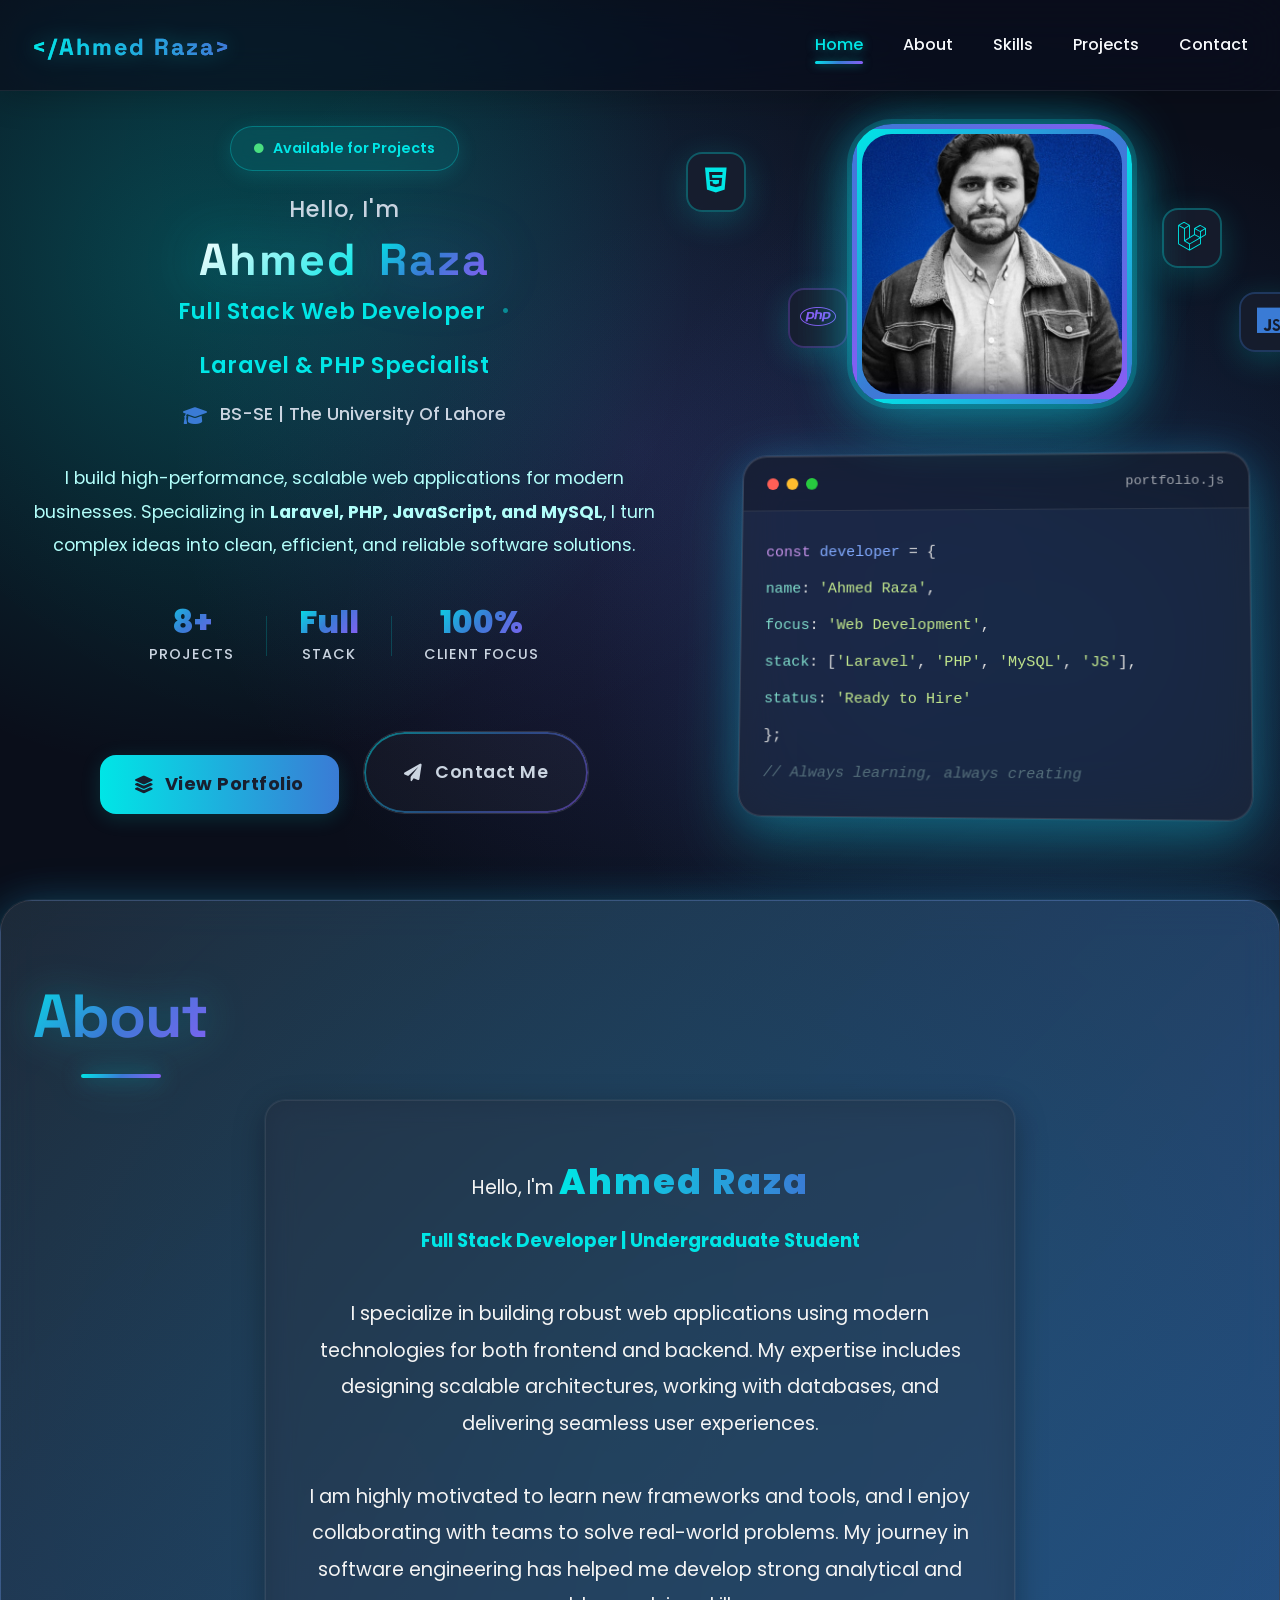
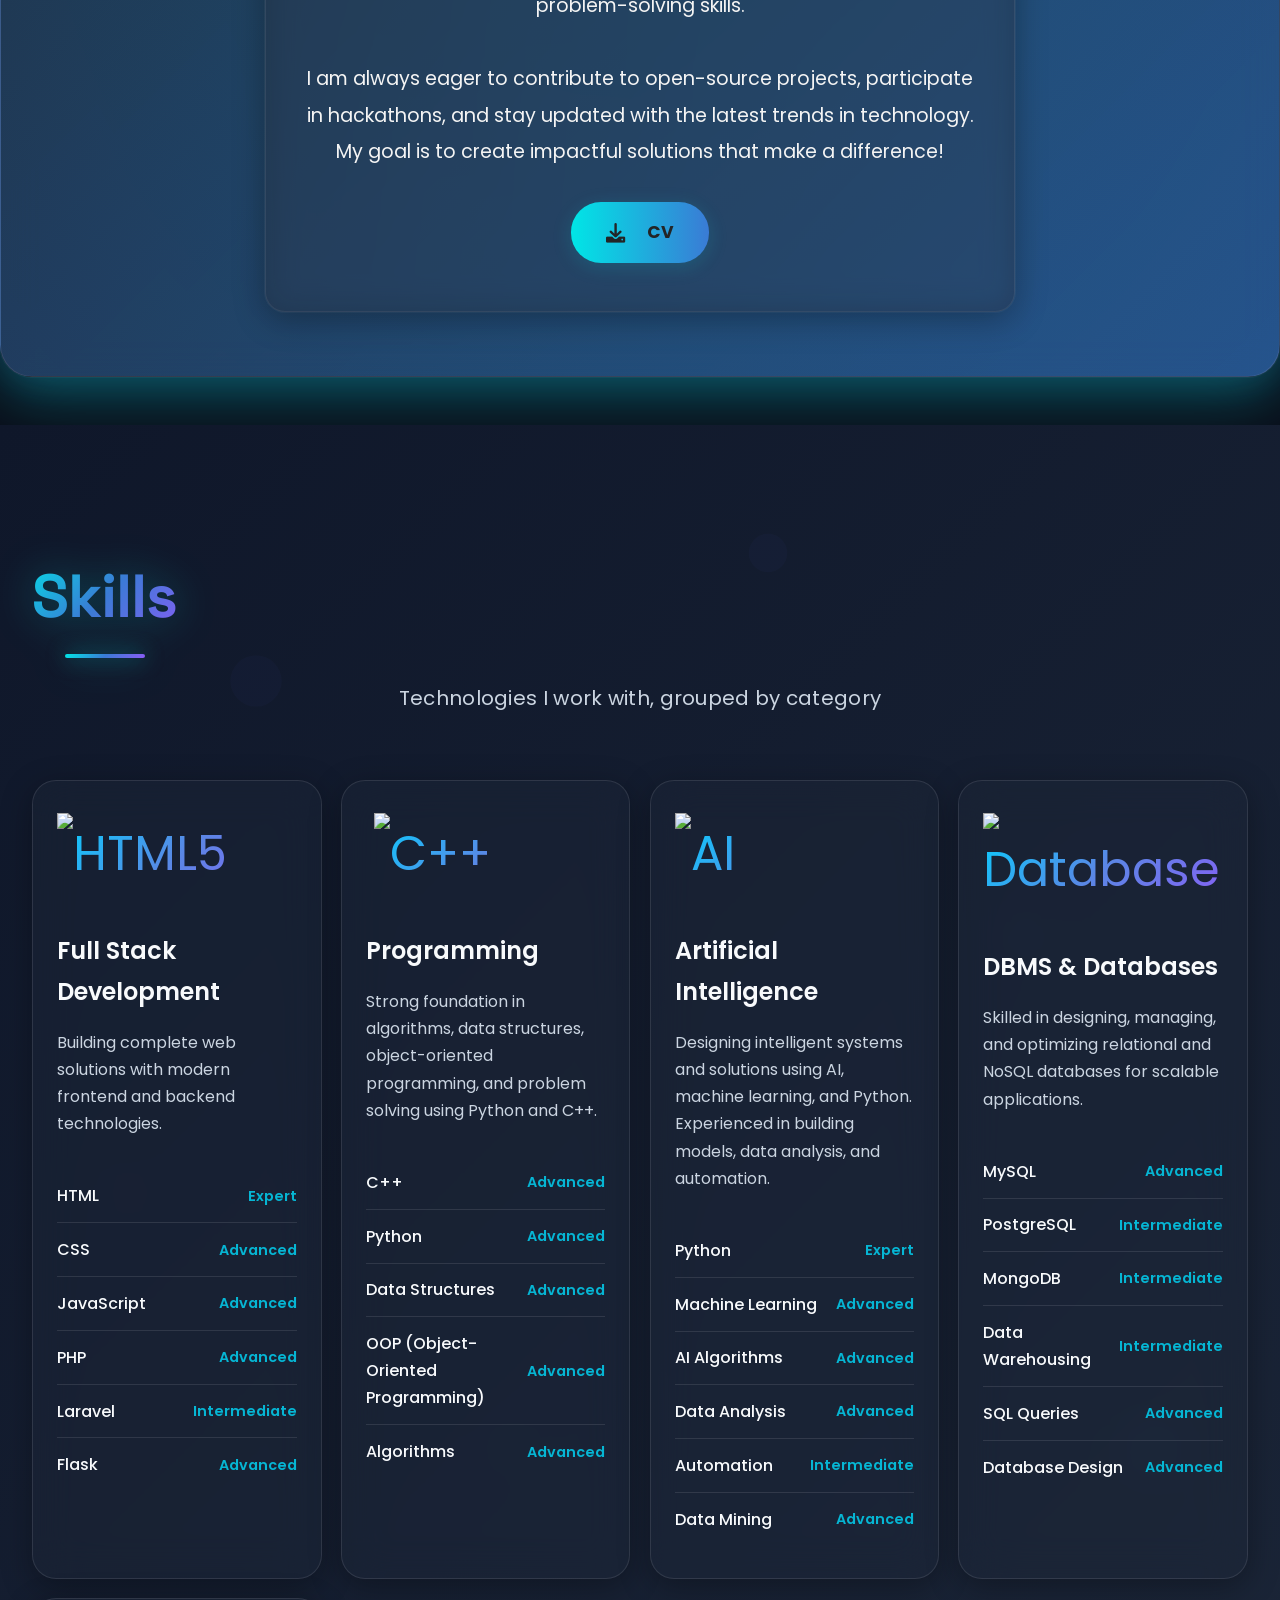
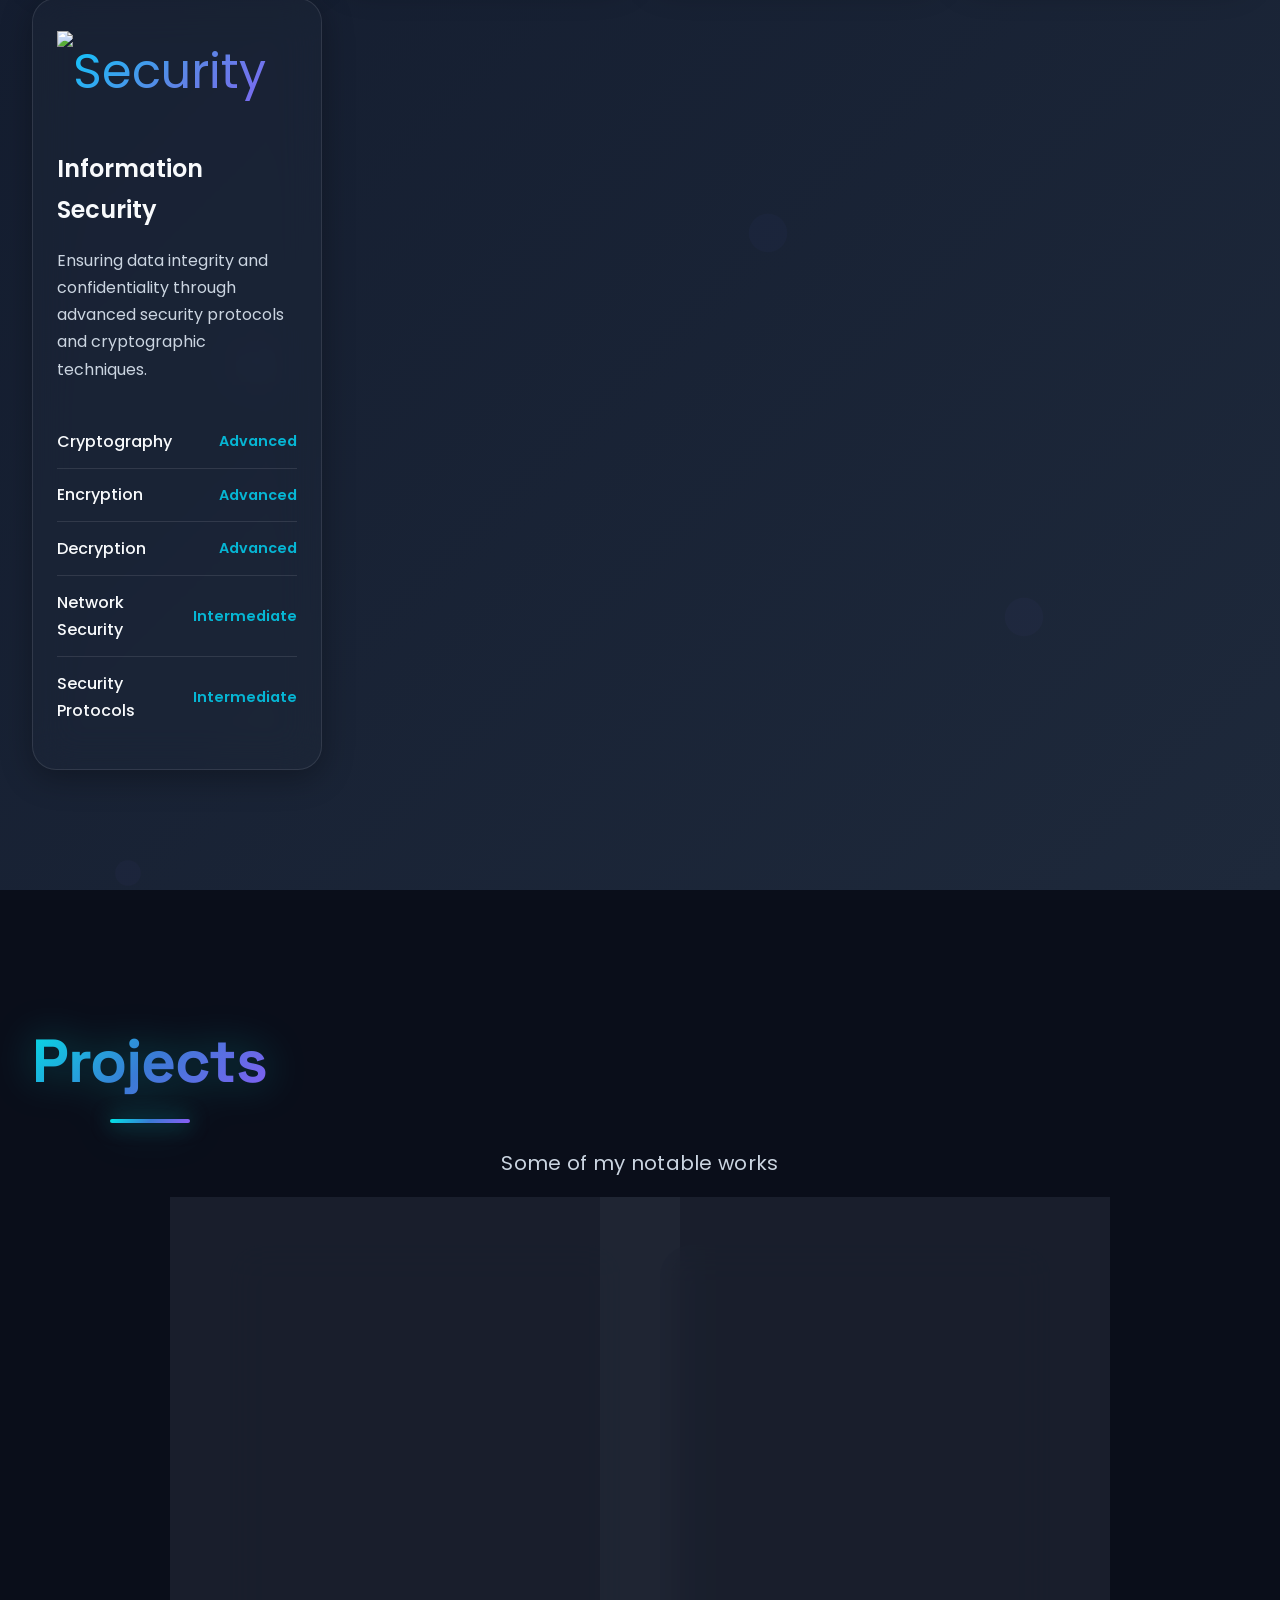
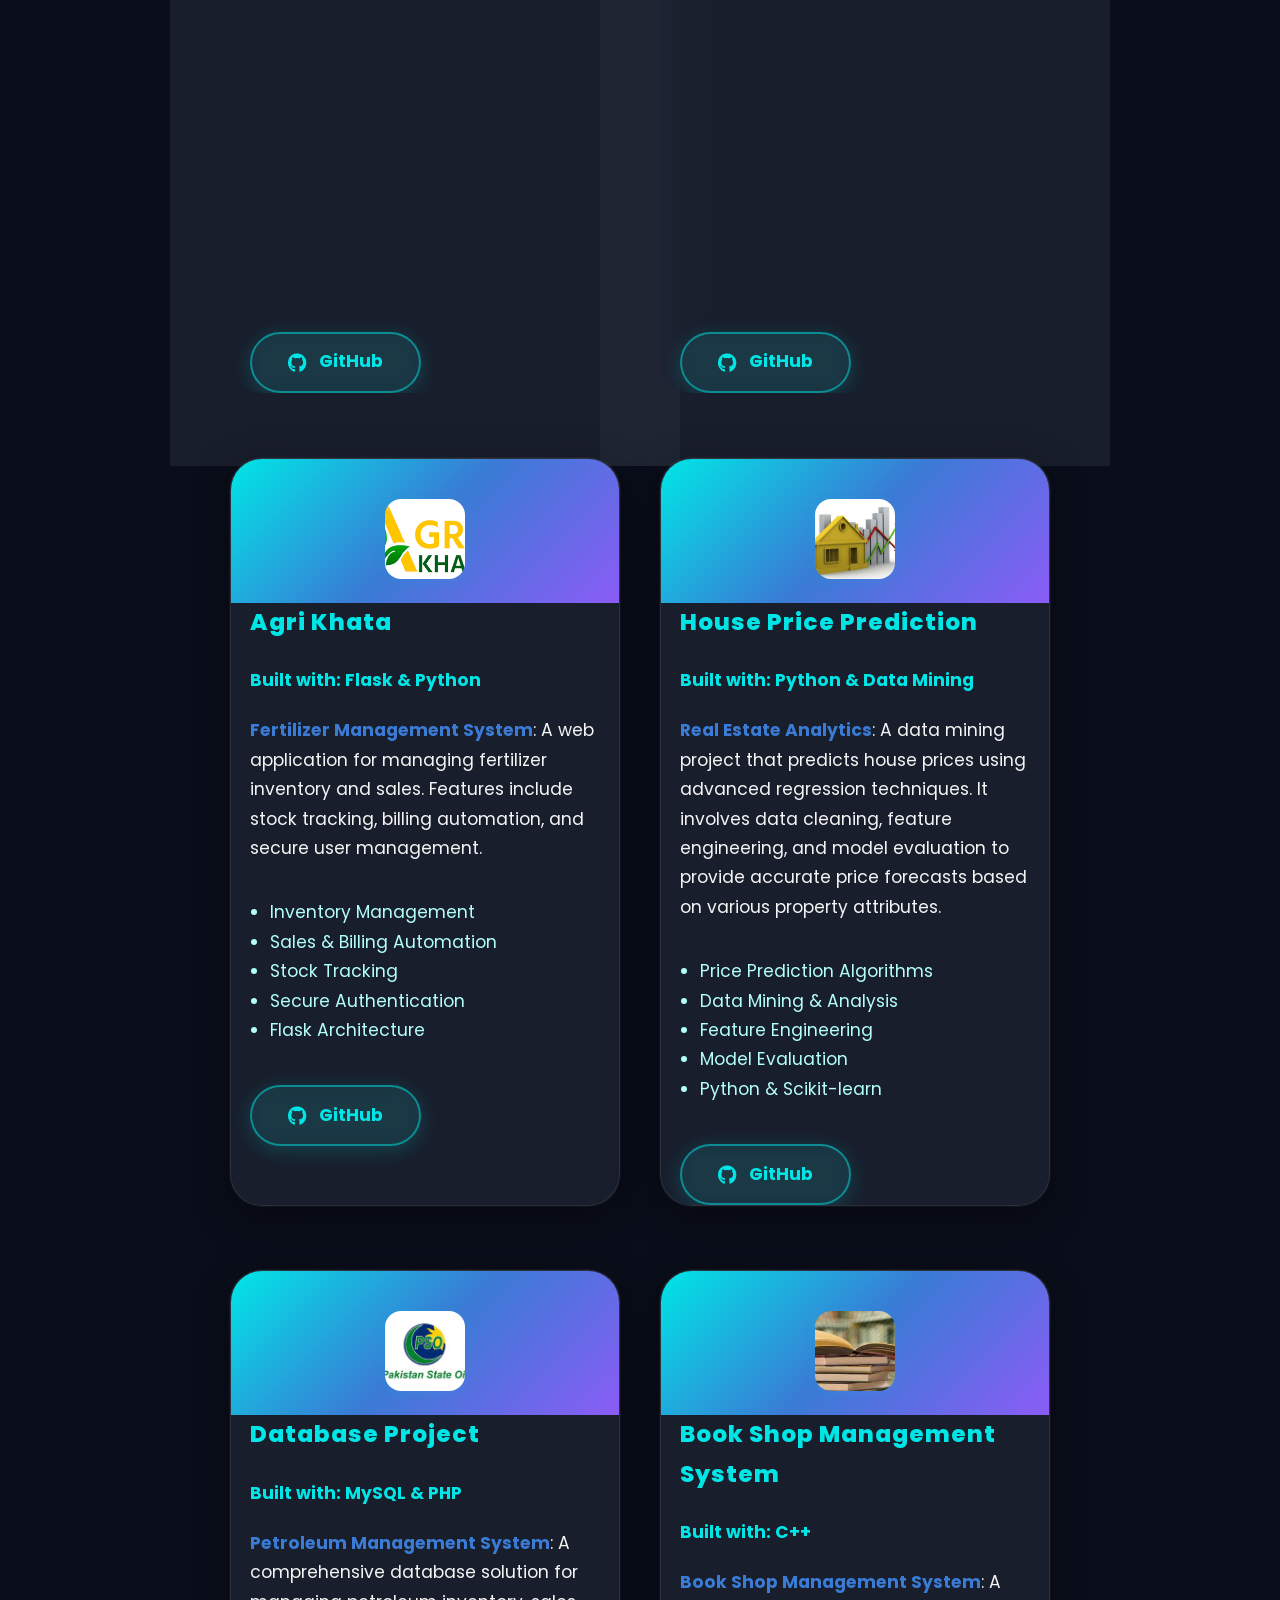
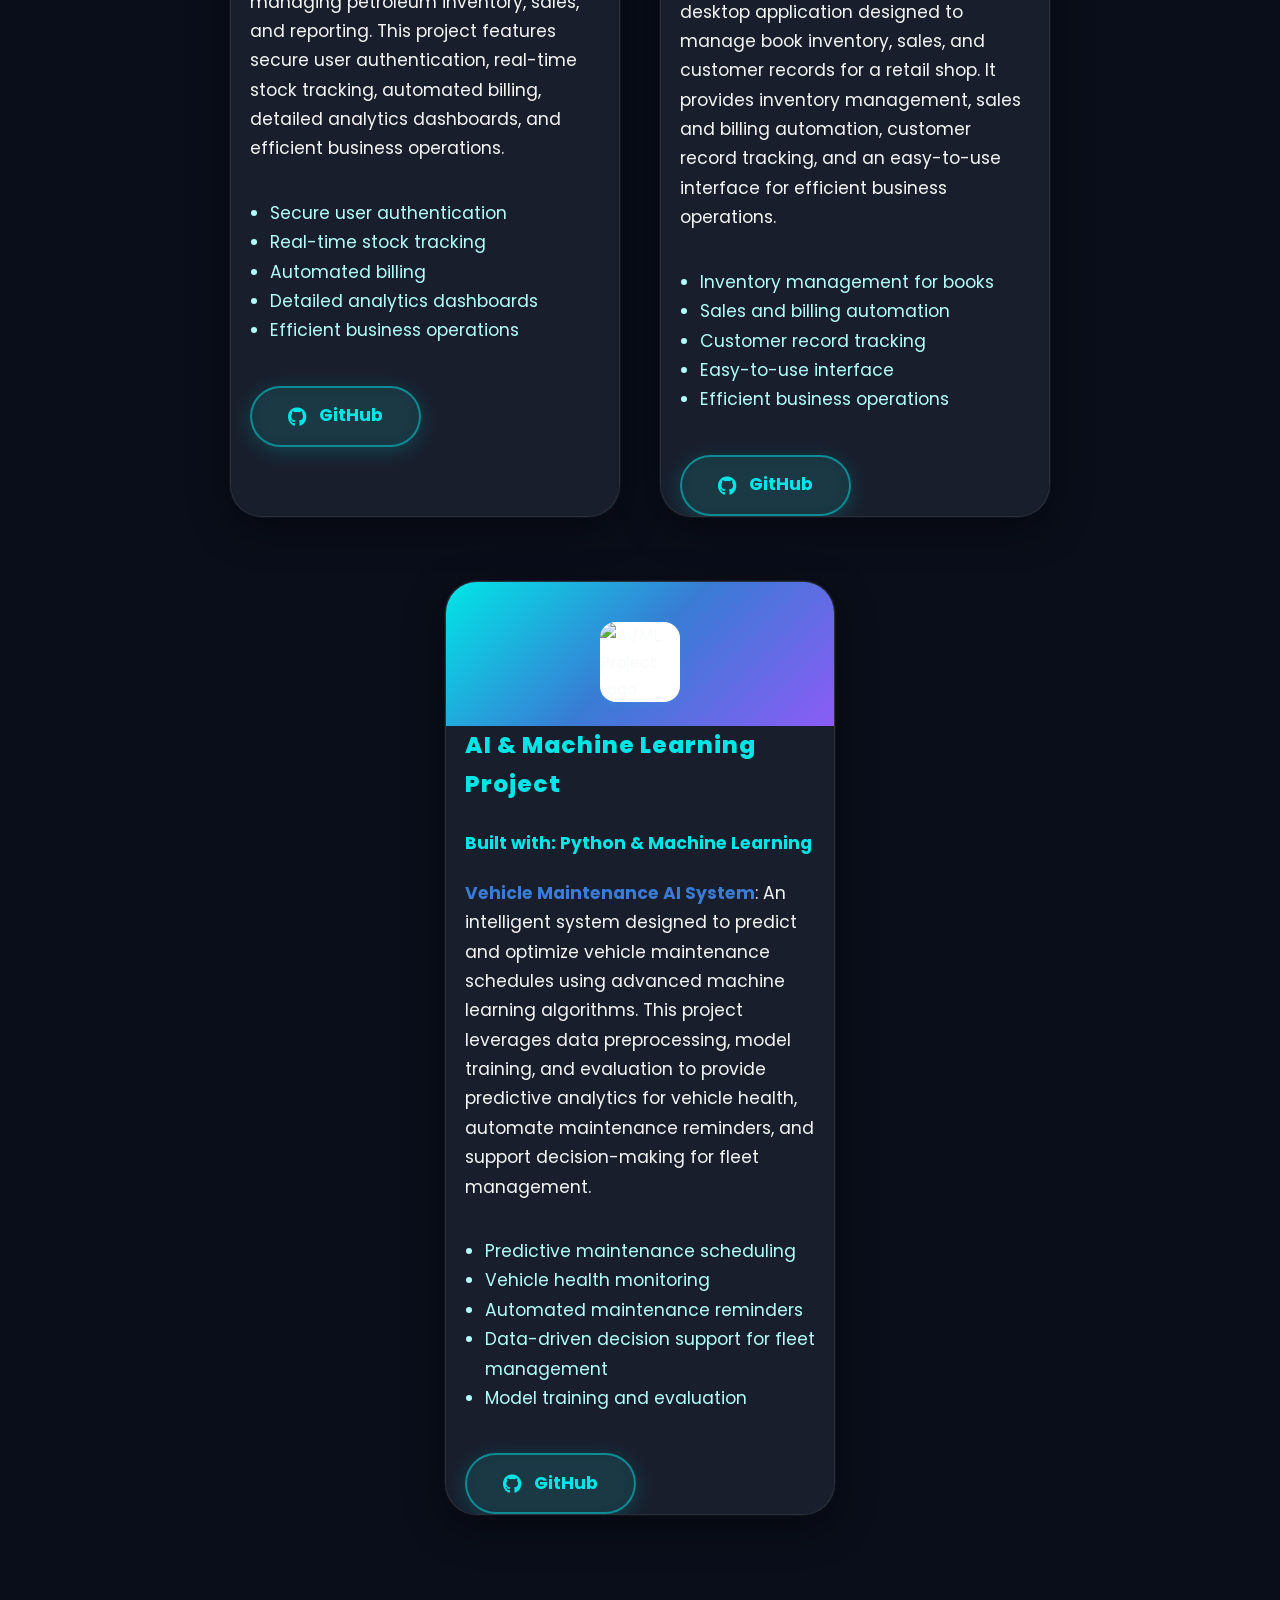
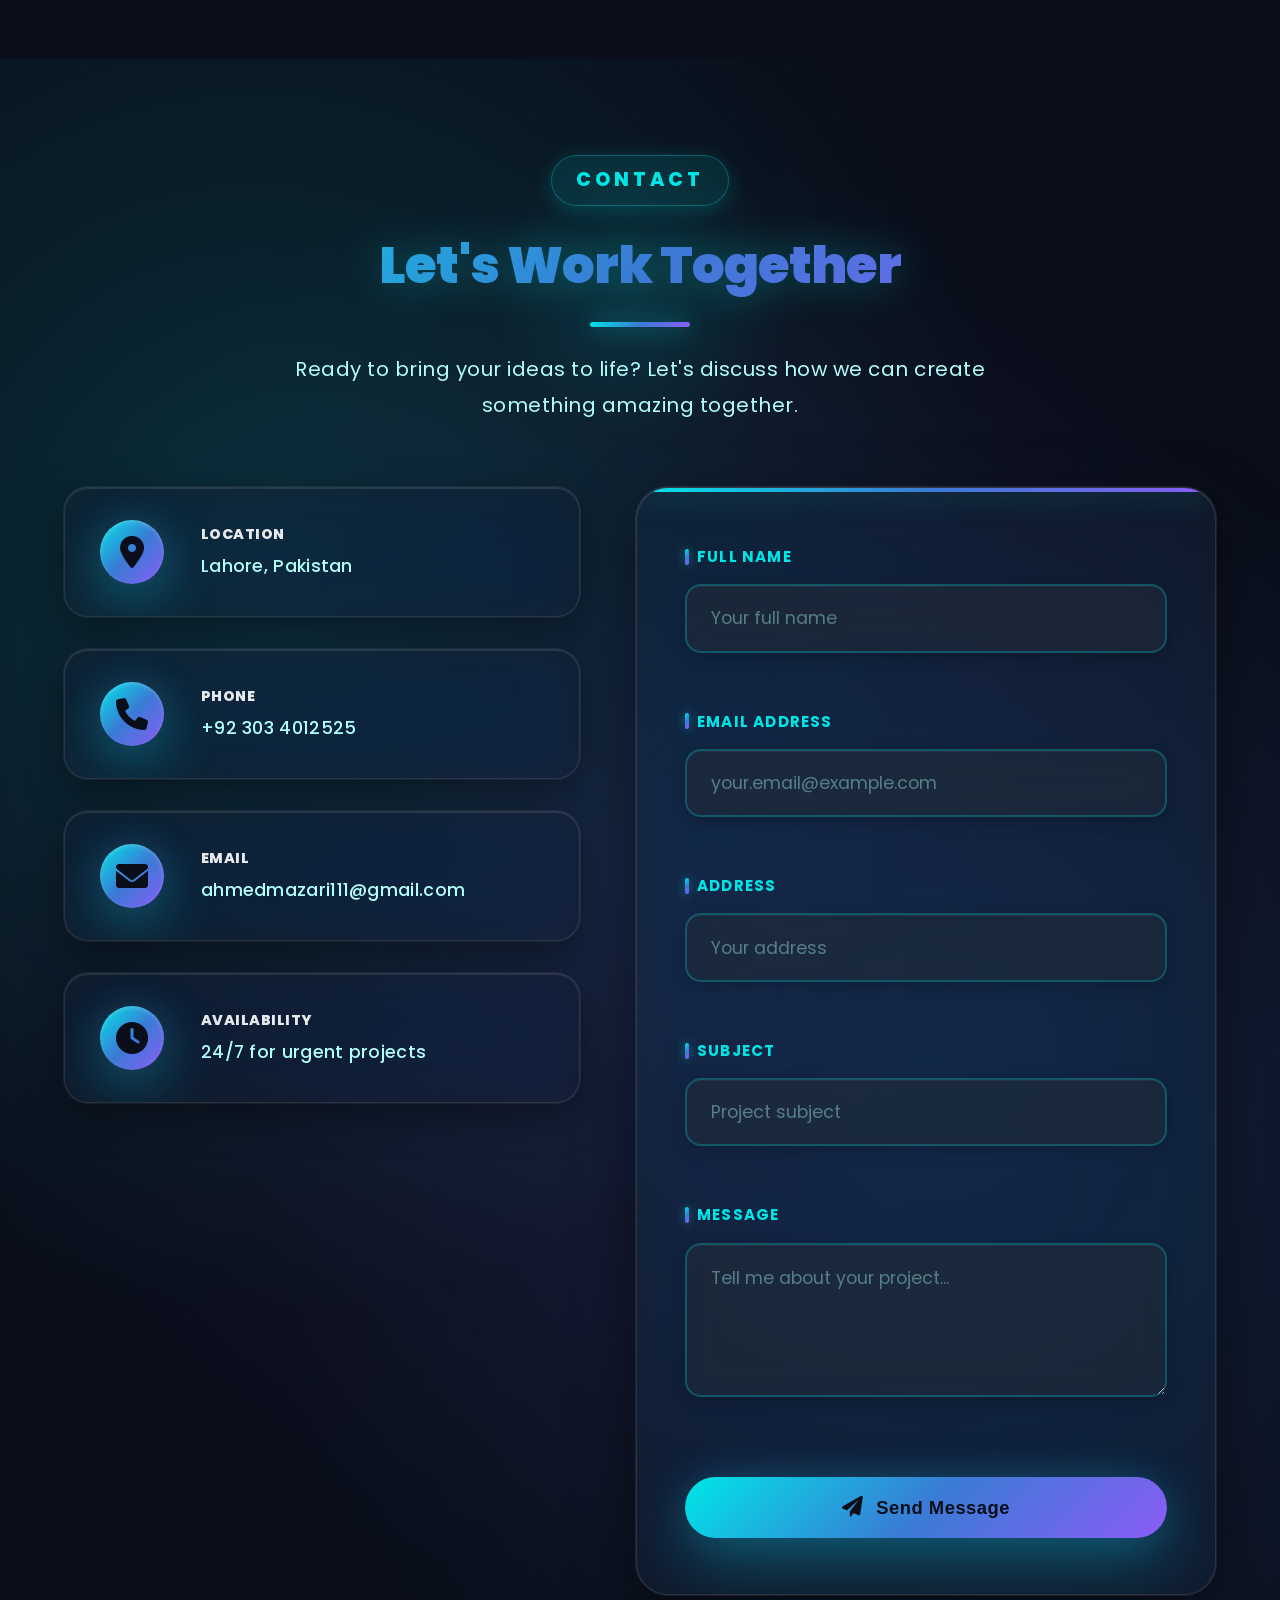
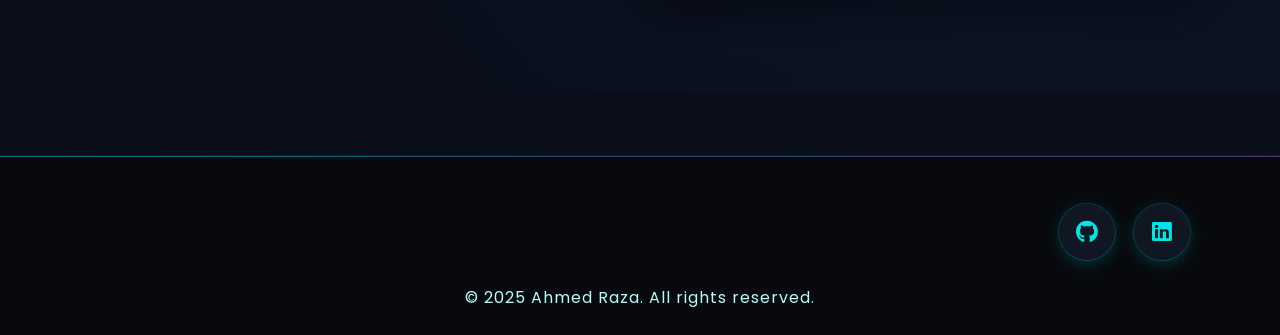
==== index1.html @ 2445e299 "Initial portfolio commit" ====
<!DOCTYPE html>
<html lang="en">

<head>
    <meta charset="UTF-8">
    <meta name="viewport" content="width=device-width, initial-scale=1.0">
    <title> Ahmed Raza | Portfolio</title>
    <link
        href="https://fonts.googleapis.com/css2?family=Poppins:wght@300;400;500;600;700;800&family=Space+Grotesk:wght@300;400;500;600;700&display=swap"
        rel="stylesheet">
    <link rel="stylesheet" href="https://cdnjs.cloudflare.com/ajax/libs/font-awesome/6.0.0/css/all.min.css">
    <link rel="stylesheet" href="style1.css">
</head>

<body>
    <!-- ===== BACKGROUND ANIMATIONS ===== -->
    <div class="bg-animation"></div>
    <div class="bg-orbs">
        <div class="orb orb-1"></div>
        <div class="orb orb-2"></div>
        <div class="orb orb-3"></div>
    </div>
    <div class="stars"></div>

    <!-- ===== NAVIGATION ===== -->
    <nav class="navbar">
        <div class="nav-container">
            <a href="#home" class="logo"><span class="logo-tag">&lt;/Ahmed Raza&gt;</span></a>
            <ul class="nav-menu">
                <li><a href="#home">Home</a></li>
                <li><a href="#about">About </a></li>
                <li><a href="#skills">Skills</a></li>
                <li><a href="#projects">Projects</a></li>
                <li><a href="#contact">Contact</a></li>
            </ul>
            <button class="mobile-toggle">
                <i class="fas fa-bars"></i>
            </button>
        </div>
    </nav>

    <!-- ===== HERO SECTION ===== -->
    <section id="home" class="hero">
        <div class="hero-container">
            <div class="hero-content">
                <div class="hero-badge">
                    <i class="fas fa-circle" style="font-size: 0.6rem; color: #4ade80;"></i>
                    <span>Available for Projects</span>
                </div>
                <div class="hero-greeting">Hello, I'm</div>
                <h1 class="hero-title">
                    <span class="hero-name-first">Ahmed</span>
                    <span class="hero-name-last">Raza</span>
                </h1>
                <div class="hero-role">
                    <span class="role-text">Full Stack Web Developer</span>
                    <span class="role-divider">•</span>
                    <span class="role-text">Laravel & PHP Specialist</span>
                </div>
                <div class="hero-education">
                    <i class="fas fa-graduation-cap"></i>
                    <span>BS-SE | The University Of Lahore</span>
                </div>
                <p class="hero-description">
                    I build high-performance, scalable web applications for modern businesses. Specializing in
                    <strong>Laravel, PHP, JavaScript, and MySQL</strong>, I turn complex ideas into clean, efficient,
                    and reliable software solutions.
                </p>
                <div class="hero-stats">
                    <div class="stat-item">
                        <div class="stat-number">8+</div>
                        <div class="stat-label">Projects</div>
                    </div>
                    <div class="stat-divider"></div>
                    <div class="stat-item">
                        <div class="stat-number">Full</div>
                        <div class="stat-label">Stack</div>
                    </div>
                    <div class="stat-divider"></div>
                    <div class="stat-item">
                        <div class="stat-number">100%</div>
                        <div class="stat-label">Client Focus</div>
                    </div>
                </div>
                <div class="hero-buttons">
                    <a href="#projects" class="btn-primary">
                        <i class="fas fa-layer-group"></i>
                        <span>View Portfolio</span>
                    </a>
                    <a href="#contact" class="btn-secondary">
                        <i class="fas fa-paper-plane"></i>
                        <span>Contact Me</span>
                    </a>
                </div>
            </div>
            <div class="hero-image">
                <div class="hero-image-wrapper">
                    <div class="hero-image-glow"></div>
                    <img src="ahmed.jpg" alt="Ahmed Raza" class="profile-photo" />
                    <div class="floating-elements">
                        <div class="float-element float-1">
                            <i class="fab fa-html5"></i>
                        </div>
                        <div class="float-element float-2">
                            <i class="fab fa-js"></i>
                        </div>
                        <div class="float-element float-3">
                            <i class="fab fa-php"></i>
                        </div>
                        <div class="float-element float-4">
                            <i class="fab fa-laravel"></i>
                        </div>
                    </div>
                </div>
                <div class="code-window">
                    <div class="window-header">
                        <div class="window-dot dot-red"></div>
                        <div class="window-dot dot-yellow"></div>
                        <div class="window-dot dot-green"></div>
                        <div class="window-title">portfolio.js</div>
                    </div>
                    <div class="code-content">
                        <div class="code-line"><span class="code-keyword">const</span> <span
                                class="code-variable">developer</span> = {</div>
                        <div class="code-line"><span class="code-property">name</span>: <span class="code-string">'Ahmed
                                Raza'</span>,</div>
                        <div class="code-line"><span class="code-property">focus</span>: <span class="code-string">'Web
                                Development'</span>,</div>
                        <div class="code-line"><span class="code-property">stack</span>: [<span
                                class="code-string">'Laravel'</span>, <span class="code-string">'PHP'</span>, <span
                                class="code-string">'MySQL'</span>, <span class="code-string">'JS'</span>],</div>
                        <div class="code-line"><span class="code-property">status</span>: <span
                                class="code-string">'Ready to Hire'</span></div>
                        <div class="code-line">};</div>
                        <div class="code-line"><span class="code-comment">// Always learning, always creating</span>
                        </div>
                    </div>
                </div>
            </div>
        </div>

    </section>

    <!-- ===== ABOUT ME SECTION ===== -->
    <section id="about" class="about">
        <div class="container">
            <h2 class="section-title">About </h2>
            <div class="about-content">
                <p>
                    Hello, I'm <span class="about-name">Ahmed Raza</span><br>
                    <span class="about-role">Full Stack Developer | Undergraduate Student</span><br><br>
                    I specialize in building robust web applications using modern technologies for both frontend and
                    backend. My expertise includes designing scalable architectures, working with databases, and
                    delivering seamless user experiences.<br><br>
                    I am highly motivated to learn new frameworks and tools, and I enjoy collaborating with teams to
                    solve real-world problems. My journey in software engineering has helped me develop strong
                    analytical and problem-solving skills.<br><br>
                    I am always eager to contribute to open-source projects, participate in hackathons, and stay updated
                    with the latest trends in technology. My goal is to create impactful solutions that make a
                    difference!
                </p>
                <a href="Ahmed_Resume.pdf" class="cv-btn" download>
                    <i class="fas fa-download"></i> CV
                </a>
            </div>
        </div>
    </section>

    <!-- ===== SKILLS SECTION ===== -->
    <section id="skills" class="skills">
        <div class="container">
            <h2 class="section-title">Skills</h2>
            <p class="section-subtitle">Technologies I work with, grouped by category</p>
            <div class="skills-grid">
                <!-- HTML Section -->
                <div class="skill-category">
                    <div class="skill-icon">
                        <img src="https://cdn.jsdelivr.net/gh/devicons/devicon/icons/html5/html5-original.svg"
                            alt="HTML5">
                    </div>
                    <div class="skill-title">Full Stack Development</div>
                    <div class="skill-description">
                        Building complete web solutions with modern frontend and backend technologies.
                    </div>
                    <ul class="skill-list">
                        <li class="skill-item"><span class="skill-name">HTML</span><span
                                class="skill-level">Expert</span></li>
                        <li class="skill-item"><span class="skill-name">CSS</span><span
                                class="skill-level">Advanced</span></li>
                        <li class="skill-item"><span class="skill-name">JavaScript</span><span
                                class="skill-level">Advanced</span></li>
                        <li class="skill-item"><span class="skill-name">PHP</span><span
                                class="skill-level">Advanced</span></li>
                        <li class="skill-item"><span class="skill-name">Laravel</span><span
                                class="skill-level">Intermediate</span></li>
                        <li class="skill-item"><span class="skill-name">Flask</span><span
                                class="skill-level">Advanced</span></li>
                    </ul>
                </div>



                <!-- Programming Section -->
                <div class="skill-category">
                    <div class="skill-icon">

                        <img src="https://cdn.jsdelivr.net/gh/devicons/devicon/icons/cplusplus/cplusplus-original.svg"
                            alt="C++" style="margin-left:8px;">
                    </div>
                    <div class="skill-title">Programming</div>
                    <div class="skill-description">
                        Strong foundation in algorithms, data structures, object-oriented programming, and problem
                        solving using Python and C++.
                    </div>
                    <ul class="skill-list">
                        <li class="skill-item"><span class="skill-name">C++</span><span
                                class="skill-level">Advanced</span></li>
                        <li class="skill-item"><span class="skill-name">Python</span><span
                                class="skill-level">Advanced</span></li>
                        <li class="skill-item"><span class="skill-name">Data Structures</span><span
                                class="skill-level">Advanced</span></li>
                        <li class="skill-item"><span class="skill-name">OOP (Object-Oriented Programming)</span><span
                                class="skill-level">Advanced</span></li>
                        <li class="skill-item"><span class="skill-name">Algorithms</span><span
                                class="skill-level">Advanced</span></li>
                    </ul>
                </div>
                <!-- Artificial Intelligence Section -->
                <div class="skill-category">
                    <div class="skill-icon">
                        <img src="https://cdn.jsdelivr.net/gh/devicons/devicon/icons/python/python-original.svg"
                            alt="AI">
                    </div>
                    <div class="skill-title">Artificial Intelligence</div>
                    <div class="skill-description">
                        Designing intelligent systems and solutions using AI, machine learning, and Python. Experienced
                        in building models, data analysis, and automation.
                    </div>
                    <ul class="skill-list">
                        <li class="skill-item"><span class="skill-name">Python</span><span
                                class="skill-level">Expert</span></li>
                        <li class="skill-item"><span class="skill-name">Machine Learning</span><span
                                class="skill-level">Advanced</span></li>
                        <li class="skill-item"><span class="skill-name">AI Algorithms</span><span
                                class="skill-level">Advanced</span></li>
                        <li class="skill-item"><span class="skill-name">Data Analysis</span><span
                                class="skill-level">Advanced</span></li>
                        <li class="skill-item"><span class="skill-name">Automation</span><span
                                class="skill-level">Intermediate</span></li>
                        <li class="skill-item"><span class="skill-name">Data Mining</span><span
                                class="skill-level">Advanced</span></li>
                    </ul>
                </div>
                <!-- DBMS Section -->
                <div class="skill-category">
                    <div class="skill-icon">
                        <img src="https://cdn.jsdelivr.net/gh/devicons/devicon/icons/mysql/mysql-original.svg"
                            alt="Database">
                    </div>
                    <div class="skill-title">DBMS & Databases</div>
                    <div class="skill-description">
                        Skilled in designing, managing, and optimizing relational and NoSQL databases for scalable
                        applications.
                    </div>
                    <ul class="skill-list">
                        <li class="skill-item"><span class="skill-name">MySQL</span><span
                                class="skill-level">Advanced</span></li>
                        <li class="skill-item"><span class="skill-name">PostgreSQL</span><span
                                class="skill-level">Intermediate</span></li>
                        <li class="skill-item"><span class="skill-name">MongoDB</span><span
                                class="skill-level">Intermediate</span></li>
                        <li class="skill-item"><span class="skill-name">Data Warehousing</span><span
                                class="skill-level">Intermediate</span></li>
                        <li class="skill-item"><span class="skill-name">SQL Queries</span><span
                                class="skill-level">Advanced</span></li>
                        <li class="skill-item"><span class="skill-name">Database Design</span><span
                                class="skill-level">Advanced</span></li>
                    </ul>
                </div>
                <!-- Information Security Section -->
                <div class="skill-category">
                    <div class="skill-icon">
                        <img src="https://cdn.jsdelivr.net/gh/devicons/devicon/icons/kalilinux/kalilinux-original.svg"
                            alt="Security">
                    </div>
                    <div class="skill-title">Information Security</div>
                    <div class="skill-description">
                        Ensuring data integrity and confidentiality through advanced security protocols and
                        cryptographic techniques.
                    </div>
                    <ul class="skill-list">
                        <li class="skill-item"><span class="skill-name">Cryptography</span><span
                                class="skill-level">Advanced</span></li>
                        <li class="skill-item"><span class="skill-name">Encryption</span><span
                                class="skill-level">Advanced</span></li>
                        <li class="skill-item"><span class="skill-name">Decryption</span><span
                                class="skill-level">Advanced</span></li>
                        <li class="skill-item"><span class="skill-name">Network Security</span><span
                                class="skill-level">Intermediate</span></li>
                        <li class="skill-item"><span class="skill-name">Security Protocols</span><span
                                class="skill-level">Intermediate</span></li>
                    </ul>
                </div>
            </div>
        </div>
    </section>

    <section id="projects" class="projects">
        <div class="container">
            <h2 class="section-title">Projects</h2>
            <p class="section-subtitle">Some of my notable works</p>
            <div class="projects-grid">
                <!-- Project: Gari Ghar -->
                <div class="project-card">
                    <div class="project-logo">
                        <img src="logo.png" alt="Gari Ghar" class="petroleum-logo" />
                    </div>
                    <div class="project-content">
                        <h3 class="project-title">Gari Ghar</h3>
                        <div class="project-tech">Built with: <strong>Laravel & PHP</strong></div>
                        <p class="project-description">
                            <span class="project-highlight">Gari Ghar</span>: A comprehensive car showroom management
                            system built with Laravel. Features include vehicle inventory tracking, responsive design,
                            secure authentication, and a robust admin dashboard for efficient business operations.
                        </p>
                        <ul class="project-features">
                            <li>Showroom Management</li>
                            <li>Inventory Tracking</li>
                            <li>Admin Dashboard</li>
                            <li>Responsive Design</li>
                            <li>Secure Authentication</li>
                        </ul>
                        <div class="project-actions">
                            <a href="https://github.com/razaahmed1/Gari-Ghar-Laravel" class="btn-github"
                                target="_blank">
                                <i class="fab fa-github"></i> GitHub
                            </a>
                        </div>
                    </div>
                </div>
                <!-- Project: Tiny OS Analyzer -->
                <div class="project-card">
                    <div class="project-logo">
                        <img src="os.jpg" alt="TinyOS Analyzer" class="petroleum-logo" />
                    </div>
                    <div class="project-content">
                        <h3 class="project-title">TinyOS Analyzer</h3>
                        <div class="project-tech">Built with: <strong>Python</strong></div>
                        <p class="project-description">
                            <span class="project-highlight">TinyOS Memory Analysis</span>: A specialized tool developed
                            to analyze how TinyOS manages limited RAM and ROM resources. This project explores memory
                            allocation strategies, stack usage, and optimization techniques for resource-constrained
                            embedded systems.
                        </p>
                        <ul class="project-features">
                            <li>Memory Usage Analysis</li>
                            <li>RAM & ROM Optimization</li>
                            <li>Embedded Systems Research</li>
                            <li>Python-based Analysis Tool</li>
                            <li>Resource Constraint Handling</li>
                        </ul>
                        <div class="project-actions">
                            <a href="https://github.com/razaahmed1/Tiny-Os-Analyzer-Opeerating-System"
                                class="btn-github" target="_blank">
                                <i class="fab fa-github"></i> GitHub
                            </a>
                        </div>
                    </div>
                </div>
                <!-- Project: Agri Khata -->
                <div class="project-card">
                    <div class="project-logo">
                        <img src="agrikhata.png" alt="Agri Khata" class="petroleum-logo" />
                    </div>
                    <div class="project-content">
                        <h3 class="project-title">Agri Khata</h3>
                        <div class="project-tech">Built with: <strong>Flask & Python</strong></div>
                        <p class="project-description">
                            <span class="project-highlight">Fertilizer Management System</span>: A web application for
                            managing fertilizer inventory and sales. Features include stock tracking, billing
                            automation, and secure user management.
                        </p>
                        <ul class="project-features">
                            <li>Inventory Management</li>
                            <li>Sales & Billing Automation</li>
                            <li>Stock Tracking</li>
                            <li>Secure Authentication</li>
                            <li>Flask Architecture</li>
                        </ul>
                        <div class="project-actions">
                            <a href="https://github.com/razaahmed1/Fertilizer-Managment-System-Flask" class="btn-github"
                                target="_blank">
                                <i class="fab fa-github"></i> GitHub
                            </a>
                        </div>
                    </div>
                </div>
                <!-- Project: House Price Prediction -->
                <div class="project-card">
                    <div class="project-logo">
                        <img src="dm.jpg" alt="House Price Prediction" class="petroleum-logo" />
                    </div>
                    <div class="project-content">
                        <h3 class="project-title">House Price Prediction</h3>
                        <div class="project-tech">Built with: <strong>Python & Data Mining</strong></div>
                        <p class="project-description">
                            <span class="project-highlight">Real Estate Analytics</span>: A data mining project that
                            predicts house prices using advanced regression techniques. It involves data cleaning,
                            feature engineering, and model evaluation to provide accurate price forecasts based on
                            various property attributes.
                        </p>
                        <ul class="project-features">
                            <li>Price Prediction Algorithms</li>
                            <li>Data Mining & Analysis</li>
                            <li>Feature Engineering</li>
                            <li>Model Evaluation</li>
                            <li>Python & Scikit-learn</li>
                        </ul>
                        <div class="project-actions">
                            <a href="https://github.com/razaahmed1/House-Price-Perdiction-Data-Mining-"
                                class="btn-github" target="_blank">
                                <i class="fab fa-github"></i> GitHub
                            </a>
                        </div>
                    </div>
                </div>
                <!-- Project 1: Petroleum Management System -->
                <div class="project-card">
                    <div class="project-logo">
                        <img src="pso.jpg" alt="Petroleum Management System Logo" class="petroleum-logo" />
                    </div>
                    <div class="project-content">
                        <h3 class="project-title">Database Project</h3>
                        <div class="project-tech">Built with: <strong>MySQL & PHP</strong></div>
                        <p class="project-description">
                            <span class="project-highlight">Petroleum Management System</span>: A comprehensive database
                            solution for managing petroleum inventory, sales, and reporting. This project features
                            secure user authentication, real-time stock tracking, automated billing, detailed analytics
                            dashboards, and efficient business operations.
                        </p>
                        <ul class="project-features">
                            <li>Secure user authentication</li>
                            <li>Real-time stock tracking</li>
                            <li>Automated billing</li>
                            <li>Detailed analytics dashboards</li>
                            <li>Efficient business operations</li>
                        </ul>
                        <div class="project-actions">
                            <a href="https://github.com/razaahmed1/Database-Project" class="btn-github" target="_blank">
                                <i class="fab fa-github"></i> GitHub
                            </a>
                        </div>
                    </div>
                </div>

                <!-- Project 2: Book Shop Management System -->
                <div class="project-card">
                    <div class="project-logo">
                        <img src="book.jpg" alt="Book Shop Management System Logo" class="petroleum-logo" />
                    </div>
                    <div class="project-content">
                        <h3 class="project-title">Book Shop Management System</h3>
                        <div class="project-tech">Built with: <strong>C++</strong></div>
                        <p class="project-description">
                            <span class="project-highlight">Book Shop Management System</span>: A desktop application
                            designed to manage book inventory, sales, and customer records for a retail shop. It
                            provides inventory management, sales and billing automation, customer record tracking, and
                            an easy-to-use interface for efficient business operations.
                        </p>
                        <ul class="project-features">
                            <li>Inventory management for books</li>
                            <li>Sales and billing automation</li>
                            <li>Customer record tracking</li>
                            <li>Easy-to-use interface</li>
                            <li>Efficient business operations</li>
                        </ul>
                        <div class="project-actions">
                            <a href="https://github.com/razaahmed1/Book-Shop-Management-System" class="btn-github"
                                target="_blank">
                                <i class="fab fa-github"></i> GitHub
                            </a>
                        </div>
                    </div>
                </div>

                <!-- Project 3: AI Vehicle Maintenance Project -->
                <div class="project-card">
                    <div class="project-logo">
                        <img src="ai.jpg" alt="AI/ML Project Logo" class="petroleum-logo" />
                    </div>
                    <div class="project-content">
                        <h3 class="project-title">AI & Machine Learning Project</h3>
                        <div class="project-tech">Built with: <strong>Python & Machine Learning</strong></div>
                        <p class="project-description">
                            <span class="project-highlight">Vehicle Maintenance AI System</span>: An intelligent system
                            designed to predict and optimize vehicle maintenance schedules using advanced machine
                            learning algorithms. This project leverages data preprocessing, model training, and
                            evaluation to provide predictive analytics for vehicle health, automate maintenance
                            reminders, and support decision-making for fleet management.
                        </p>
                        <ul class="project-features">
                            <li>Predictive maintenance scheduling</li>
                            <li>Vehicle health monitoring</li>
                            <li>Automated maintenance reminders</li>
                            <li>Data-driven decision support for fleet management</li>
                            <li>Model training and evaluation</li>
                        </ul>
                        <div class="project-actions">
                            <a href="https://github.com/razaahmed1/AI-ML-Project" class="btn-github" target="_blank">
                                <i class="fab fa-github"></i> GitHub
                            </a>
                        </div>
                    </div>
                </div>
            </div>
        </div>
    </section>

    <!-- ===== CONTACT SECTION ===== -->
    <section id="contact" class="contact-modern">
        <div class="container">
            <div class="contact-header">
                <div class="contact-section-title">CONTACT</div>
                <h2 class="contact-main-title">Let's Work Together</h2>
                <div class="contact-underline"></div>
                <p class="contact-subtitle">
                    Ready to bring your ideas to life? Let's discuss how we can create something amazing together.
                </p>
            </div>
            <div class="container contact-flex">
                <!-- Contact Info Cards -->
                <div class="contact-info">
                    <div class="contact-card">
                        <div class="contact-icon"><i class="fas fa-map-marker-alt"></i></div>
                        <div>
                            <div class="contact-label">Location</div>
                            <div class="contact-value">Lahore, Pakistan</div>
                        </div>
                    </div>
                    <div class="contact-card">
                        <div class="contact-icon"><i class="fas fa-phone"></i></div>
                        <div>
                            <div class="contact-label">Phone</div>
                            <div class="contact-value">+92 303 4012525</div>
                        </div>
                    </div>
                    <div class="contact-card">
                        <div class="contact-icon"><i class="fas fa-envelope"></i></div>
                        <div>
                            <div class="contact-label">Email</div>
                            <div class="contact-value">ahmedmazari111@gmail.com</div>
                        </div>
                    </div>
                    <div class="contact-card">
                        <div class="contact-icon"><i class="fas fa-clock"></i></div>
                        <div>
                            <div class="contact-label">Availability</div>
                            <div class="contact-value">24/7 for urgent projects</div>
                        </div>
                    </div>
                </div>
                <!-- Contact Form -->
                <form class="contact-form-modern" onsubmit="event.preventDefault(); alert('Message sent!');">
                    <div class="form-group">
                        <label for="name">Full Name</label>
                        <input type="text" id="name" name="name" required placeholder="Your full name">
                    </div>
                    <div class="form-group">
                        <label for="email">Email Address</label>
                        <input type="email" id="email" name="email" required placeholder="your.email@example.com">
                    </div>
                    <div class="form-group">
                        <label for="address">Address</label>
                        <input type="text" id="address" name="address" required placeholder="Your address">
                    </div>
                    <div class="form-group">
                        <label for="subject">Subject</label>
                        <input type="text" id="subject" name="subject" required placeholder="Project subject">
                    </div>
                    <div class="form-group">
                        <label for="message">Message</label>
                        <textarea id="message" name="message" rows="4" required
                            placeholder="Tell me about your project..."></textarea>
                    </div>
                    <button type="submit" class="btn-modern">
                        <i class="fas fa-paper-plane"></i> Send Message
                    </button>
                </form>
            </div>
        </div>
    </section>

    <!-- ===== FOOTER ===== -->
    <footer class="footer">
        <div class="container">
            <div class="footer-content">
                <div class="footer-logo">

                </div>
                <div class="footer-socials">
                    <a href="https://github.com/razaahmed1" class="social-link" target="_blank" rel="noopener">
                        <i class="fab fa-github"></i>
                    </a>
                    <a href="https://www.linkedin.com/in/ahmed-raza-020b3b2b0/" class="social-link" target="_blank"
                        rel="noopener">
                        <i class="fab fa-linkedin"></i>
                    </a>

                </div>
            </div>
            <div class="footer-copyright">
                © 2025 Ahmed Raza. All rights reserved.
            </div>
        </div>
    </footer>

    <!-- ===== BACK TO TOP BUTTON ===== -->
    <a href="#home" class="back-to-top" aria-label="Back to top">
        <i class="fas fa-chevron-up"></i>
    </a>

    <!-- ===== SCRIPTS ===== -->
    <script>
        window.onload = function () {
            window.scrollTo(0, 0);
            if (window.location.hash) {
                history.replaceState(null, null, window.location.pathname);
            }
        };

        // Handle active navigation links and navbar scroll effect
        document.addEventListener('DOMContentLoaded', function () {
            const sections = document.querySelectorAll('section[id]');
            const navLinks = document.querySelectorAll('.nav-menu a');
            const navbar = document.querySelector('.navbar');
            const backToTop = document.querySelector('.back-to-top');

            function setActiveLink() {
                let currentSection = '';

                sections.forEach(section => {
                    const sectionTop = section.offsetTop - 100;
                    const sectionHeight = section.offsetHeight;
                    if (window.scrollY >= sectionTop && window.scrollY < sectionTop + sectionHeight) {
                        currentSection = section.getAttribute('id');
                    }
                });

                navLinks.forEach(link => {
                    link.classList.remove('active');
                    if (link.getAttribute('href').substring(1) === currentSection) {
                        link.classList.add('active');
                    }
                });
            }

            // Navbar scroll effect
            function handleNavbarScroll() {
                if (window.scrollY > 50) {
                    navbar.classList.add('scrolled');
                } else {
                    navbar.classList.remove('scrolled');
                }
            }

            // Back to top button
            function handleBackToTop() {
                if (window.scrollY > 300) {
                    backToTop.classList.add('show');
                } else {
                    backToTop.classList.remove('show');
                }
            }

            // Smooth scroll for navigation links
            navLinks.forEach(link => {
                link.addEventListener('click', function (e) {
                    const href = this.getAttribute('href');
                    if (href.startsWith('#')) {
                        e.preventDefault();
                        const target = document.querySelector(href);
                        if (target) {
                            target.scrollIntoView({
                                behavior: 'smooth',
                                block: 'start'
                            });
                        }
                    }
                });
            });

            // Mobile menu toggle
            const mobileToggle = document.querySelector('.mobile-toggle');
            const navMenu = document.querySelector('.nav-menu');

            if (mobileToggle) {
                mobileToggle.addEventListener('click', function () {
                    navMenu.classList.toggle('active');
                    const icon = this.querySelector('i');
                    if (icon) {
                        icon.classList.toggle('fa-bars');
                        icon.classList.toggle('fa-times');
                    }
                });
            }

            // Scroll animations
            const observerOptions = {
                threshold: 0.1,
                rootMargin: '0px 0px -50px 0px'
            };

            const observer = new IntersectionObserver(function (entries) {
                entries.forEach(entry => {
                    if (entry.isIntersecting) {
                        entry.target.style.opacity = '1';
                        entry.target.style.transform = 'translateY(0)';
                    }
                });
            }, observerOptions);

            // Observe all sections and cards
            document.querySelectorAll('section, .project-card, .skill-category').forEach(el => {
                el.style.opacity = '0';
                el.style.transform = 'translateY(30px)';
                el.style.transition = 'opacity 0.6s ease, transform 0.6s ease';
                observer.observe(el);
            });

            window.addEventListener('scroll', function () {
                setActiveLink();
                handleNavbarScroll();
                handleBackToTop();
            });

            setActiveLink();
            handleNavbarScroll();
            handleBackToTop();
        });
    </script>
</body>

</html>

</html>
---- style1.css ----
/* ===== GLOBAL STYLES ===== */
* {
    margin: 0;
    padding: 0;
    box-sizing: border-box;
}

:root {
    --primary-color: #6366f1;
    --secondary-color: #8b5cf6;
    --accent-color: #06b6d4;
    --dark-bg: #0a0e1a;
    --card-bg: rgba(30, 41, 59, 0.6);
    --text-primary: #f8fafc;
    --text-secondary: #cbd5e1;
    --gradient-1: linear-gradient(135deg, #667eea 0%, #764ba2 100%);
    --gradient-2: linear-gradient(135deg, #f093fb 0%, #f5576c 100%);
    --gradient-3: linear-gradient(135deg, #00d4ff 0%, #5b86e5 50%, #8b5cf6 100%);
    --gradient-4: linear-gradient(135deg, #43e97b 0%, #38f9d7 100%);
    --gradient-premium: linear-gradient(135deg, #00e6e6 0%, #3a7bd5 50%, #8b5cf6 100%);
    --gradient-gold: linear-gradient(135deg, #f6d365 0%, #fda085 100%);
    --shadow-lg: 0 25px 50px -12px rgba(0, 0, 0, 0.5), 0 0 0 1px rgba(255, 255, 255, 0.05);
    --shadow-premium: 0 20px 60px rgba(0, 230, 230, 0.3), 0 0 40px rgba(58, 123, 213, 0.2);
    --shadow-glow: 0 0 30px rgba(0, 230, 230, 0.4), 0 0 60px rgba(58, 123, 213, 0.2);
    --border-radius: 24px;
    --glass-bg: rgba(255, 255, 255, 0.05);
    --glass-border: rgba(255, 255, 255, 0.1);
}

body {
    font-family: 'Poppins', sans-serif;
    color: var(--text-primary);
    line-height: 1.7;
    overflow-x: hidden;
    min-height: 100vh;
    position: relative;
    background-color: #0a0e1a;
    -webkit-font-smoothing: antialiased;
    -moz-osx-font-smoothing: grayscale;
}

/* Main animated gradient background */
.bg-animation {
    position: fixed;
    top: 0;
    left: 0;
    right: 0;
    bottom: 0;
    z-index: -2;
    background: linear-gradient(135deg, #0a0e1a 0%, #1a1f3a 25%, #0f172a 50%, #1a2332 75%, #0a0e1a 100%);
    background-size: 400% 400%;
    animation: gradientBG 20s ease infinite;
}

/* Glowing orbs layer */
.bg-orbs {
    position: fixed;
    top: 0;
    left: 0;
    right: 0;
    bottom: 0;
    z-index: -1;
    overflow: hidden;
}

.orb {
    position: absolute;
    border-radius: 50%;
    filter: blur(40px);
}

.orb-1 {
    width: 400px;
    height: 400px;
    top: -100px;
    left: -100px;
    background: radial-gradient(circle, #00e6e6 0%, #3a7bd5 100%);
    opacity: 0.4;
    animation: orbFloat1 25s ease-in-out infinite;
    box-shadow: 0 0 100px rgba(0, 230, 230, 0.5);
}

.orb-2 {
    width: 350px;
    height: 350px;
    top: 50%;
    right: -100px;
    background: radial-gradient(circle, #3a7bd5 0%, #8b5cf6 100%);
    opacity: 0.35;
    animation: orbFloat2 30s ease-in-out infinite;
    box-shadow: 0 0 100px rgba(58, 123, 213, 0.5);
}

.orb-3 {
    width: 450px;
    height: 450px;
    bottom: -100px;
    left: 30%;
    background: radial-gradient(circle, #8b5cf6 0%, #00e6e6 100%);
    opacity: 0.3;
    animation: orbFloat3 28s ease-in-out infinite;
    box-shadow: 0 0 120px rgba(139, 92, 246, 0.4);
}

/* Star field layer */
.stars {
    position: fixed;
    top: 0;
    left: 0;
    right: 0;
    bottom: 0;
    z-index: -1;
    background-image:
        radial-gradient(1px 1px at 50% 50%, #00e6e6 50%, transparent 50%),
        radial-gradient(2px 2px at 80% 20%, #3a7bd5 50%, transparent 50%),
        radial-gradient(1.5px 1.5px at 20% 80%, #00e6e6 50%, transparent 50%),
        radial-gradient(1px 1px at 90% 90%, #3a7bd5 50%, transparent 50%);
    background-size: 150px 150px, 200px 200px, 100px 100px, 180px 180px;
    background-position: 0 0;
    opacity: 0.15;
    animation: starTwinkle 30s linear infinite;
}

html {
    scroll-behavior: smooth;
}

/* ===== NAVIGATION STYLES ===== */
.navbar {
    position: fixed;
    top: 0;
    width: 100%;
    background: rgba(10, 14, 26, 0.7);
    backdrop-filter: blur(30px) saturate(180%);
    -webkit-backdrop-filter: blur(30px) saturate(180%);
    border-bottom: 1px solid rgba(255, 255, 255, 0.08);
    z-index: 1000;
    padding: 1.2rem 0;
    transition: all 0.4s cubic-bezier(0.4, 0, 0.2, 1);
    box-shadow: 0 8px 32px rgba(0, 0, 0, 0.2);
}

.navbar.scrolled {
    background: rgba(10, 14, 26, 0.85);
    backdrop-filter: blur(40px) saturate(180%);
    -webkit-backdrop-filter: blur(40px) saturate(180%);
    box-shadow: 0 10px 40px rgba(0, 0, 0, 0.4), 0 0 20px rgba(0, 230, 230, 0.1);
    border-bottom: 1px solid rgba(0, 230, 230, 0.2);
}

.nav-container {
    max-width: 1400px;
    margin: 0 auto;
    display: flex;
    justify-content: space-between;
    align-items: center;
    padding: 0 2rem;
}

.logo {
    font-family: 'Space Grotesk', sans-serif;
    font-size: 1.9rem;
    font-weight: 800;
    background: var(--gradient-premium);
    -webkit-background-clip: text;
    -webkit-text-fill-color: transparent;
    background-clip: text;
    text-decoration: none;
    transition: all 0.4s cubic-bezier(0.4, 0, 0.2, 1);
    letter-spacing: 0.5px;
    filter: drop-shadow(0 0 10px rgba(0, 230, 230, 0.3));
}

.logo:hover {
    transform: scale(1.08);
    filter: drop-shadow(0 0 20px rgba(0, 230, 230, 0.5));
}

.nav-menu {
    display: flex;
    list-style: none;
    gap: 2.5rem;
}

.nav-menu a {
    color: var(--text-primary);
    text-decoration: none;
    font-weight: 500;
    position: relative;
    transition: all 0.3s ease;
    padding: 0.5rem 0;
}

.nav-menu a::before {
    content: '';
    position: absolute;
    bottom: 0;
    left: 0;
    width: 0;
    height: 3px;
    background: var(--gradient-premium);
    transition: width 0.4s cubic-bezier(0.4, 0, 0.2, 1), opacity 0.4s ease;
    opacity: 0;
    border-radius: 2px;
    box-shadow: 0 0 10px rgba(0, 230, 230, 0.5);
}

.nav-menu a:hover::before,
.nav-menu a.active::before {
    width: 100%;
    opacity: 1;
}

.nav-menu a:hover,
.nav-menu a.active {
    color: #00e6e6;
    transform: translateY(-3px);
    text-shadow: 0 0 10px rgba(0, 230, 230, 0.5);
}

.mobile-toggle {
    display: none;
    background: none;
    border: none;
    color: var(--text-primary);
    font-size: 1.5rem;
    cursor: pointer;
    padding: 0.5rem;
}

/* ===== HERO SECTION ===== */
.hero {
    min-height: 100vh;
    display: flex;
    align-items: center;
    position: relative;
    background: var(--dark-bg);
    overflow: hidden;
    padding: 120px 0 80px;
}

.hero::before {
    content: '';
    position: absolute;
    top: 0;
    left: 0;
    width: 100%;
    height: 100%;
    background:
        radial-gradient(circle at 15% 30%, rgba(0, 230, 230, 0.2) 0%, transparent 40%),
        radial-gradient(circle at 85% 70%, rgba(58, 123, 213, 0.2) 0%, transparent 40%),
        radial-gradient(circle at 50% 50%, rgba(139, 92, 246, 0.15) 0%, transparent 60%);
    animation: moveGradient 25s ease-in-out infinite;
    z-index: 0;
}

.hero::after {
    content: '';
    position: absolute;
    top: 0;
    left: 0;
    width: 100%;
    height: 100%;
    background:
        radial-gradient(circle at 30% 20%, rgba(0, 230, 230, 0.1) 0%, transparent 50%),
        radial-gradient(circle at 70% 80%, rgba(58, 123, 213, 0.1) 0%, transparent 50%);
    animation: moveGradient 30s ease-in-out infinite reverse;
    z-index: 0;
}

.hero-container {
    max-width: 1400px;
    margin: 0 auto;
    padding: 0 2rem;
    display: grid;
    grid-template-columns: 1.1fr 0.9fr;
    gap: 5rem;
    align-items: center;
    z-index: 2;
    position: relative;
}

.hero-content {
    animation: slideInLeft 1s ease-out;
    position: relative;
    z-index: 1;
    max-width: 700px;
    margin: 0 auto;
    text-align: center;
}

/* Hero Badge */
.hero-badge {
    display: inline-flex;
    align-items: center;
    gap: 0.6rem;
    background: rgba(0, 230, 230, 0.1);
    backdrop-filter: blur(10px);
    border: 1px solid rgba(0, 230, 230, 0.3);
    border-radius: 50px;
    padding: 0.6rem 1.4rem;
    font-size: 0.9rem;
    font-weight: 600;
    color: #00e6e6;
    margin-bottom: 1.2rem;
    animation: fadeInUp 1s ease-out 0.2s both;
    box-shadow: 0 4px 20px rgba(0, 230, 230, 0.15);
}

.hero-badge i {
    font-size: 1rem;
}

/* Hero Greeting */
.hero-greeting {
    font-size: 1.4rem;
    color: var(--text-secondary);
    font-weight: 500;
    margin-bottom: 0.4rem;
    animation: fadeInUp 1s ease-out 0.4s both;
    letter-spacing: 1px;
}

/* Hero Name */
.hero-name-first,
.hero-name-last {
    display: inline-block;
    line-height: 1.1;
}

.hero-name-first {
    margin-right: 0.5rem;
}

.hero-title {
    font-family: 'Space Grotesk', sans-serif;
    font-size: 3.4rem;
    font-weight: 900;
    line-height: 1.1;
    margin-bottom: 1rem;
    animation: fadeInUp 1s ease-out 0.6s both;
    letter-spacing: -1px;
}

.hero-name-first {
    background: linear-gradient(135deg, #ffffff 0%, #00e6e6 100%);
    -webkit-background-clip: text;
    -webkit-text-fill-color: transparent;
    background-clip: text;
    filter: drop-shadow(0 0 30px rgba(0, 230, 230, 0.4));
}

.hero-name-last {
    background: linear-gradient(135deg, #00e6e6 0%, #3a7bd5 50%, #8b5cf6 100%);
    -webkit-background-clip: text;
    -webkit-text-fill-color: transparent;
    background-clip: text;
    filter: drop-shadow(0 0 30px rgba(58, 123, 213, 0.4));
}

/* Hero Role */
.hero-role {
    display: flex;
    align-items: center;
    gap: 1rem;
    margin-bottom: 1rem;
    animation: fadeInUp 1s ease-out 0.8s both;
    flex-wrap: wrap;
    justify-content: center;
}

.role-text {
    font-size: 1.4rem;
    font-weight: 600;
    color: #00e6e6;
    letter-spacing: 0.5px;
}

.role-divider {
    color: rgba(0, 230, 230, 0.5);
    font-size: 1.2rem;
}

/* Hero Education */
.hero-education {
    display: flex;
    align-items: center;
    gap: 0.8rem;
    font-size: 1.1rem;
    color: var(--text-secondary);
    margin-bottom: 2rem;
    animation: fadeInUp 1s ease-out 1s both;
    font-weight: 500;
    justify-content: center;
}

.hero-education i {
    color: #3a7bd5;
    font-size: 1.2rem;
}

.hero-description {
    font-size: 1.25rem;
    color: var(--text-secondary);
    margin-bottom: 2.5rem;
    line-height: 1.9;
    animation: fadeInUp 1s ease-out 1.2s both;
    max-width: 650px;
    font-weight: 400;
    text-align: center;
    margin-left: auto;
    margin-right: auto;
}

/* Hero Stats */
.hero-stats {
    display: flex;
    align-items: center;
    gap: 2rem;
    margin-bottom: 2.5rem;
    padding: 1.5rem 0;
    animation: fadeInUp 1s ease-out 1.4s both;
    justify-content: center;
}

.stat-item {
    text-align: center;
}

.stat-number {
    font-size: 2rem;
    font-weight: 800;
    background: var(--gradient-premium);
    -webkit-background-clip: text;
    -webkit-text-fill-color: transparent;
    background-clip: text;
    line-height: 1;
    margin-bottom: 0.3rem;
}

.stat-label {
    font-size: 0.9rem;
    color: var(--text-secondary);
    font-weight: 500;
    text-transform: uppercase;
    letter-spacing: 1px;
}

.stat-divider {
    width: 1px;
    height: 40px;
    background: rgba(0, 230, 230, 0.2);
}

/* Hero Buttons */
.hero-buttons {
    display: flex;
    gap: 1.5rem;
    margin-top: 0;
    animation: fadeInUp 1s ease-out 1.6s both;
    flex-wrap: wrap;
    justify-content: center;
}

/* Center text inside the button and decrease button width */
/* Center text inside the button and decrease button width */
.btn-primary,
.btn-secondary {
    position: relative;
    padding: 1rem 2.5rem;
    min-width: 220px;
    font-size: 1.1rem;
    font-weight: 600;
    border-radius: 50px;
    cursor: pointer;
    text-decoration: none;
    display: flex;
    align-items: center;
    justify-content: center;
    gap: 0.8rem;
    transition: all 0.3s cubic-bezier(0.4, 0, 0.2, 1);
    overflow: hidden;
    margin: 0;
    letter-spacing: 0.5px;
}

/* Primary Button: Gradient & Glow */
.btn-primary {
    background: var(--gradient-premium);
    color: #fff;
    border: none;
    box-shadow: 0 10px 25px -5px rgba(0, 230, 230, 0.4), 0 8px 10px -6px rgba(0, 230, 230, 0.1);
    background-size: 200% auto;
}

.btn-primary:hover {
    transform: translateY(-3px);
    box-shadow: 0 20px 35px -5px rgba(0, 230, 230, 0.5), 0 8px 10px -6px rgba(0, 230, 230, 0.1);
    background-position: right center;
}

/* Secondary Button: Glass & Border */
.btn-secondary {
    background: rgba(255, 255, 255, 0.03);
    border: 1px solid rgba(255, 255, 255, 0.1);
    color: var(--text-secondary);
    backdrop-filter: blur(10px);
}

.btn-secondary::before {
    content: '';
    position: absolute;
    inset: 0;
    border-radius: 50px;
    padding: 2px;
    background: var(--gradient-premium);
    -webkit-mask: linear-gradient(#fff, #fff) content-box, linear-gradient(#fff, #fff);
    mask: linear-gradient(#fff, #fff) content-box, linear-gradient(#fff, #fff);
    -webkit-mask-composite: xor;
    mask-composite: exclude;
    opacity: 0.5;
    transition: opacity 0.3s ease;
}

.btn-secondary:hover {
    background: rgba(255, 255, 255, 0.08);
    transform: translateY(-3px);
    color: #fff;
    border-color: transparent;
    box-shadow: 0 10px 25px -5px rgba(0, 0, 0, 0.5);
}

.btn-secondary:hover::before {
    opacity: 1;
}

/* Icon Animations */
.btn-primary i,
.btn-secondary i {
    font-size: 1.1rem;
    transition: transform 0.3s ease;
}

.btn-primary:hover i,
.btn-secondary:hover i {
    transform: translateX(3px) scale(1.1);
}

/* Hero Scroll Indicator */
.hero-scroll-indicator {
    position: absolute;
    bottom: 2rem;
    left: 50%;
    transform: translateX(-50%);
    display: flex;
    flex-direction: column;
    align-items: center;
    gap: 0.8rem;
    color: rgba(255, 255, 255, 0.6);
    font-size: 0.85rem;
    font-weight: 500;
    z-index: 10;
    animation: fadeInUp 1s ease-out 2s both;
}

.scroll-mouse {
    width: 30px;
    height: 50px;
    border: 2px solid rgba(0, 230, 230, 0.4);
    border-radius: 20px;
    position: relative;
    display: flex;
    justify-content: center;
    padding-top: 8px;
}

.scroll-wheel {
    width: 4px;
    height: 8px;
    background: #00e6e6;
    border-radius: 2px;
    animation: scrollWheel 2s ease-in-out infinite;
}

@keyframes scrollWheel {
    0% {
        transform: translateY(0);
        opacity: 1;
    }

    100% {
        transform: translateY(20px);
        opacity: 0;
    }
}

.hero-image {
    position: relative;
    animation: slideInRight 1s ease-out;
    z-index: 1;
}

.hero-image-wrapper {
    position: relative;
    display: flex;
    justify-content: center;
    align-items: center;
    margin-bottom: 3rem;
}

.hero-image-glow {
    position: absolute;
    width: 300px;
    height: 300px;
    border-radius: 50%;
    background: radial-gradient(circle, rgba(0, 230, 230, 0.3) 0%, transparent 70%);
    filter: blur(40px);
    animation: pulseGlow 3s ease-in-out infinite;
    z-index: -1;
}

@keyframes pulseGlow {

    0%,
    100% {
        transform: scale(1);
        opacity: 0.6;
    }

    50% {
        transform: scale(1.2);
        opacity: 0.8;
    }
}

/* Floating Elements */
.floating-elements {
    position: absolute;
    width: 100%;
    height: 100%;
    top: 0;
    left: 0;
    pointer-events: none;
}

.float-element {
    position: absolute;
    width: 60px;
    height: 60px;
    background: rgba(24, 31, 47, 0.8);
    backdrop-filter: blur(10px);
    border-radius: 16px;
    display: flex;
    align-items: center;
    justify-content: center;
    font-size: 1.8rem;
    color: #00e6e6;
    border: 2px solid rgba(0, 230, 230, 0.3);
    box-shadow: 0 8px 32px rgba(0, 230, 230, 0.2);
    animation: float 6s ease-in-out infinite;
}

.float-1 {
    top: 10%;
    left: -10%;
    animation-delay: 0s;
}

.float-2 {
    top: 60%;
    right: -10%;
    animation-delay: 1.5s;
    color: #3a7bd5;
    border-color: rgba(58, 123, 213, 0.3);
}

.float-3 {
    bottom: 20%;
    left: 10%;
    animation-delay: 3s;
    color: #8b5cf6;
    border-color: rgba(139, 92, 246, 0.3);
}

.float-4 {
    top: 30%;
    right: 5%;
    animation-delay: 4.5s;
}

@keyframes float {

    0%,
    100% {
        transform: translateY(0) rotate(0deg);
    }

    25% {
        transform: translateY(-20px) rotate(5deg);
    }

    50% {
        transform: translateY(-10px) rotate(-5deg);
    }

    75% {
        transform: translateY(-15px) rotate(3deg);
    }
}

.code-window {
    background: rgba(30, 41, 59, 0.7);
    backdrop-filter: blur(25px) saturate(180%);
    -webkit-backdrop-filter: blur(25px) saturate(180%);
    border-radius: 24px;
    padding: 0;
    box-shadow:
        var(--shadow-premium),
        0 0 0 1px rgba(255, 255, 255, 0.08),
        inset 0 1px 0 rgba(255, 255, 255, 0.1);
    border: 1px solid rgba(255, 255, 255, 0.12);
    transform: perspective(1000px) rotateY(-3deg) rotateX(3deg);
    transition: all 0.6s cubic-bezier(0.4, 0, 0.2, 1);
    position: relative;
    overflow: hidden;
}

.code-window::before {
    content: '';
    position: absolute;
    top: 0;
    left: -100%;
    width: 100%;
    height: 100%;
    background: linear-gradient(90deg, transparent, rgba(0, 230, 230, 0.15), transparent);
    transition: left 1s ease;
    z-index: 1;
}

.code-window:hover {
    transform: perspective(1000px) rotateY(0deg) rotateX(0deg) scale(1.03);
    box-shadow: var(--shadow-glow);
    border-color: rgba(0, 230, 230, 0.4);
}

.code-window:hover::before {
    left: 100%;
}

.window-title {
    color: rgba(255, 255, 255, 0.6);
    font-size: 0.85rem;
    font-weight: 500;
    margin-left: auto;
    font-family: 'Courier New', monospace;
}

.window-header {
    display: flex;
    align-items: center;
    gap: 0.5rem;
    padding: 1rem 1.5rem;
    background: rgba(0, 0, 0, 0.2);
    border-bottom: 1px solid rgba(255, 255, 255, 0.1);
}

.window-dot {
    width: 12px;
    height: 12px;
    border-radius: 50%;
}

.dot-red {
    background: #ff5f56;
}

.dot-yellow {
    background: #ffbd2e;
}

.dot-green {
    background: #27ca3f;
}

.code-content {
    font-family: 'Courier New', monospace;
    font-size: 0.95rem;
    line-height: 1.8;
    padding: 1.5rem;
    position: relative;
    z-index: 0;
}

.code-line {
    display: block;
    padding: 0.3rem 0;
    opacity: 1;
    color: #e0e0e0;
}

.code-keyword {
    color: #c792ea;
}

.code-variable {
    color: #82aaff;
}

.code-property {
    color: #7fdbca;
}

.code-string {
    color: #c3e88d;
}

.code-comment {
    color: #546e7a;
    font-style: italic;
}

.code-line:nth-child(1) {
    animation-delay: 0.5s;
}

.code-line:nth-child(2) {
    animation-delay: 1s;
}

.code-line:nth-child(3) {
    animation-delay: 1.5s;
}

.code-line:nth-child(4) {
    animation-delay: 2s;
}

.code-line:nth-child(5) {
    animation-delay: 2.5s;
}

.keyword {
    color: #ff7edb;
}

.string {
    color: #a9dc76;
}

.function {
    color: #78dce8;
}

.comment {
    color: #727072;
}

/* ===== SKILLS SECTION ===== */
.skills {
    padding: 120px 0;
    background: linear-gradient(135deg, #0f172a 0%, #1e293b 100%);
    position: relative;
}

.skills::before {
    content: '';
    position: absolute;
    top: 0;
    left: 0;
    width: 100%;
    height: 100%;
    background: url('data:image/svg+xml,<svg xmlns="http://www.w3.org/2000/svg" viewBox="0 0 100 100"><circle cx="20" cy="20" r="2" fill="rgba(99,102,241,0.1)"/><circle cx="80" cy="40" r="1.5" fill="rgba(139,92,246,0.1)"/><circle cx="40" cy="80" r="1" fill="rgba(6,182,212,0.1)"/><circle cx="60" cy="10" r="1.5" fill="rgba(99,102,241,0.1)"/><circle cx="10" cy="60" r="1" fill="rgba(139,92,246,0.1)"/><circle cx="90" cy="80" r="2" fill="rgba(6,182,212,0.1)"/></svg>');
    opacity: 0.3;
}

.section-title {
    text-align: center;
    font-family: 'Space Grotesk', sans-serif;
    font-size: 3.8rem;
    font-weight: 800;
    margin-bottom: 2rem;
    background: var(--gradient-premium);
    -webkit-background-clip: text;
    -webkit-text-fill-color: transparent;
    background-clip: text;
    position: relative;
    display: inline-block;
    letter-spacing: -1px;
    filter: drop-shadow(0 0 20px rgba(0, 230, 230, 0.3));
}

.section-title::after {
    content: '';
    position: absolute;
    bottom: -15px;
    left: 50%;
    transform: translateX(-50%);
    width: 100px;
    height: 5px;
    background: var(--gradient-premium);
    border-radius: 3px;
    box-shadow: 0 0 25px rgba(0, 230, 230, 0.6);
}

.section-subtitle {
    text-align: center;
    font-size: 1.25rem;
    color: var(--text-secondary);
    margin-bottom: 4rem;
    max-width: 650px;
    margin-left: auto;
    margin-right: auto;
    font-weight: 400;
    letter-spacing: 0.3px;
    line-height: 1.8;
}

.container {
    max-width: 1400px;
    margin: 0 auto;
    padding: 0 2rem;
    position: relative;
    z-index: 2;
}

.skills-grid {
    display: grid;
    grid-template-columns: repeat(auto-fit, minmax(260px, 1fr));
    gap: 1.2rem;
    margin-top: 2rem;
}

.skill-category {
    background: rgba(30, 41, 59, 0.4);
    backdrop-filter: blur(20px);
    -webkit-backdrop-filter: blur(20px);
    border-radius: var(--border-radius);
    padding: 2rem 1.5rem;
    border: 1px solid rgba(255, 255, 255, 0.1);
    transition: all 0.4s cubic-bezier(0.4, 0, 0.2, 1);
    position: relative;
    overflow: hidden;
    min-width: 0;
    max-width: 340px;
    margin: 0 auto;
    box-shadow: 0 8px 32px rgba(0, 0, 0, 0.3);
}

.skill-category::after {
    content: '';
    position: absolute;
    top: 0;
    left: 0;
    right: 0;
    height: 100%;
    background: var(--gradient-premium);
    opacity: 0;
    transition: opacity 0.4s ease;
    z-index: -1;
}

.skill-category::before {
    content: '';
    position: absolute;
    top: 0;
    left: 0;
    width: 100%;
    height: 4px;
    background: var(--gradient-3);
    transform: scaleX(0);
    transition: transform 0.3s ease;
}

.skill-category:hover::before {
    transform: scaleX(1);
}

.skill-category:hover {
    transform: translateY(-12px) scale(1.02);
    box-shadow: var(--shadow-premium), 0 0 40px rgba(0, 230, 230, 0.3);
    border-color: rgba(0, 230, 230, 0.4);
}

.skill-category:hover::after {
    opacity: 0.1;
}

.skill-icon {
    font-size: 3rem;
    margin-bottom: 1.5rem;
    background: var(--gradient-3);
    -webkit-background-clip: text;
    -webkit-text-fill-color: transparent;
    background-clip: text;
}

.skill-icon img {
    width: 36px !important;
    height: 36px !important;
    margin-bottom: 0.8rem;
}

.skill-title {
    font-size: 1.5rem;
    font-weight: 600;
    margin-bottom: 1rem;
    color: var(--text-primary);
}

.skill-description {
    color: var(--text-secondary);
    margin-bottom: 2rem;
    line-height: 1.7;
}

.skill-list {
    list-style: none;
}

.skill-item {
    display: flex;
    justify-content: space-between;
    align-items: center;
    padding: 0.8rem 0;
    border-bottom: 1px solid rgba(255, 255, 255, 0.1);
}

.skill-item:last-child {
    border-bottom: none;
}

.skill-name {
    font-weight: 500;
    color: var(--text-primary);
}

.skill-level {
    font-size: 0.9rem;
    color: var(--accent-color);
    font-weight: 600;
}

/* ===== ABOUT SECTION ===== */
/* Modern About Me Section Styling */
.about {
    background: linear-gradient(135deg, rgba(35, 42, 58, 0.8) 0%, rgba(58, 123, 213, 0.6) 100%);
    backdrop-filter: blur(20px);
    -webkit-backdrop-filter: blur(20px);
    color: #f4f4f4;
    padding: 4rem 0;
    border-radius: 32px;
    box-shadow: var(--shadow-premium), 0 0 0 1px rgba(255, 255, 255, 0.05);
    margin-bottom: 3rem;
    border: 1px solid rgba(255, 255, 255, 0.1);
    position: relative;
    overflow: hidden;
}

.about::before {
    content: '';
    position: absolute;
    top: -50%;
    right: -50%;
    width: 200%;
    height: 200%;
    background: radial-gradient(circle, rgba(0, 230, 230, 0.1) 0%, transparent 70%);
    animation: rotate 20s linear infinite;
}

@keyframes rotate {
    from {
        transform: rotate(0deg);
    }

    to {
        transform: rotate(360deg);
    }
}

.about-content {
    max-width: 750px;
    margin: 0 auto;
    font-size: 1.2rem;
    line-height: 1.9;
    background: rgba(34, 42, 58, 0.5);
    backdrop-filter: blur(15px);
    padding: 3rem 2.5rem;
    border-radius: 20px;
    box-shadow: 0 8px 32px rgba(0, 0, 0, 0.3), 0 0 0 1px rgba(255, 255, 255, 0.05);
    text-align: center;
    border: 1px solid rgba(255, 255, 255, 0.08);
    position: relative;
    z-index: 1;
}

.about-name {
    font-size: 2.2rem;
    font-weight: 800;
    background: linear-gradient(90deg, #00e6e6 0%, #3a7bd5 100%);
    -webkit-background-clip: text;
    background-clip: text;
    -webkit-text-fill-color: transparent;
    letter-spacing: 2px;
    display: inline-block;
}

.about-role {
    font-size: 1.15rem;
    font-weight: 700;
    color: #00e6e6;
    margin-top: 0.5rem;
    display: inline-block;
}

/* ===== PROJECTS SECTION ===== */
.projects {
    padding: 120px 0;
    background: var(--dark-bg);
    position: relative;
}

/* Modern project card with gradient header and GitHub button */
/* filepath: d:\Ahmed Raza\Porfolio\style1.css */

.projects-grid {
    display: flex;
    flex-wrap: wrap;
    gap: 2.5rem;
    justify-content: center;
    margin-top: 2rem;
}

.project-card {
    background: rgba(35, 42, 58, 0.6);
    backdrop-filter: blur(20px);
    -webkit-backdrop-filter: blur(20px);
    border-radius: 32px;
    box-shadow: 0 12px 40px rgba(0, 0, 0, 0.4), 0 0 0 1px rgba(255, 255, 255, 0.05);
    width: 390px;
    min-height: 560px;
    display: flex;
    flex-direction: column;
    overflow: hidden;
    margin-bottom: 1.5rem;
    transition: all 0.5s cubic-bezier(0.4, 0, 0.2, 1);
    border: 1px solid rgba(255, 255, 255, 0.08);
    position: relative;
}

.project-card::before {
    content: '';
    position: absolute;
    top: 0;
    left: 0;
    right: 0;
    bottom: 0;
    background: var(--gradient-premium);
    opacity: 0;
    transition: opacity 0.5s ease;
    z-index: -1;
}

.project-card:hover {
    transform: translateY(-15px) scale(1.04);
    box-shadow: var(--shadow-premium), 0 0 60px rgba(0, 230, 230, 0.4);
    border-color: rgba(0, 230, 230, 0.4);
}

.project-card:hover::before {
    opacity: 0.15;
}

.project-logo {
    width: 100%;
    display: flex;
    justify-content: center;
    align-items: center;
    background: var(--gradient-premium);
    padding: 2.5rem 0 1.5rem 0;
    position: relative;
    overflow: hidden;
}

.project-logo::before {
    content: '';
    position: absolute;
    top: 0;
    left: -100%;
    width: 100%;
    height: 100%;
    background: linear-gradient(90deg, transparent, rgba(255, 255, 255, 0.2), transparent);
    transition: left 0.6s ease;
}

.project-card:hover .project-logo::before {
    left: 100%;
}

.petroleum-logo {
    width: 80px;
    height: 80px;
    object-fit: cover;
    border-radius: 16px;
    background: #fff;
    box-shadow: 0 2px 12px rgba(0, 230, 230, 0.10);
}

.project-content {
    width: 90%;
    display: flex;
    flex-direction: column;
    gap: 1rem;
    flex: 1;
    margin: 0 auto;
}

.project-title {
    font-size: 1.45rem;
    font-weight: 800;
    color: #00e6e6;
    margin-bottom: 0.5rem;
    text-align: left;
    letter-spacing: 1px;
}

.project-tech {
    color: #00e6e6;
    font-weight: 700;
    font-size: 1.08rem;
    display: block;
    margin-bottom: 0.3rem;
}

.project-highlight {
    color: #3a7bd5;
    font-weight: 700;
    font-size: 1.08rem;
}

.project-description {
    color: #f4f4f4;
    font-size: 1.08rem;
    margin-bottom: 0.5rem;
    text-align: left;
    line-height: 1.7;
}

.project-features {
    margin: 0.7rem 0 0 1.2rem;
    padding: 0;
    color: #b2fefa;
    font-size: 1.08rem;
    list-style: disc;
}

.project-actions {
    display: flex;
    gap: 1.2rem;
    margin-top: 1.5rem;
    justify-content: flex-start;
}

.btn-github {
    background: rgba(0, 230, 230, 0.1);
    backdrop-filter: blur(10px);
    border: 2px solid rgba(0, 230, 230, 0.5);
    color: #00e6e6;
    padding: 0.85rem 2.2rem;
    border-radius: 35px;
    font-size: 1.1rem;
    font-weight: 700;
    cursor: pointer;
    text-decoration: none;
    display: inline-flex;
    align-items: center;
    gap: 0.8rem;
    transition: all 0.4s cubic-bezier(0.4, 0, 0.2, 1);
    position: relative;
    overflow: hidden;
    box-shadow: 0 4px 20px rgba(0, 230, 230, 0.2);
}

.btn-github::before {
    content: '';
    position: absolute;
    top: 0;
    left: -100%;
    width: 100%;
    height: 100%;
    background: var(--gradient-premium);
    transition: left 0.5s ease;
    z-index: -1;
}

.btn-github:hover {
    background: var(--gradient-premium);
    color: #0a0e1a;
    border-color: rgba(0, 230, 230, 0.8);
    transform: translateY(-4px) scale(1.05);
    box-shadow: var(--shadow-glow);
}

.btn-github:hover::before {
    left: 0;
}

.btn-github i {
    font-size: 1.2rem;
}

.project-image img {
    width: 100%;
    height: 210px;
    object-fit: cover;
    border-top-left-radius: 18px;
    border-top-right-radius: 18px;
}

.btn-primary {
    align-self: flex-start;
    background: linear-gradient(90deg, #00e6e6 0%, #3a7bd5 100%);
    color: #181f2f;
    padding: 0.9rem 2.2rem;
    border: none;
    border-radius: 16px;
    font-size: 1.13rem;
    font-weight: 700;
    cursor: pointer;
    text-decoration: none;
    box-shadow: 0 4px 20px rgba(0, 230, 230, 0.15);
    transition: background 0.3s, color 0.3s, transform 0.2s;
    display: flex;
    align-items: center;
    gap: 0.7rem;
    margin-top: 1.5rem;
}

.btn-primary:hover {
    background: linear-gradient(90deg, #3a7bd5 0%, #00e6e6 100%);
    color: #fff;
    transform: translateY(-3px) scale(1.04);
}

@media (max-width: 900px) {
    .projects-grid {
        flex-direction: column;
        align-items: center;
    }

    .project-card {
        width: 95vw;
        min-width: 0;
    }
}

/* ===== CONTACT SECTION ===== */
.contact {
    padding: 120px 0;
    background: linear-gradient(135deg, #1e293b 0%, #0f172a 100%);
    position: relative;
}

.contact-modern {
    padding: 6rem 0;
    background: transparent;
    border-radius: 0;
    margin-bottom: 2.5rem;
    position: relative;
    overflow: hidden;
}

.contact-modern::before {
    content: '';
    position: absolute;
    top: 0;
    left: 0;
    right: 0;
    bottom: 0;
    background:
        radial-gradient(circle at 20% 30%, rgba(0, 230, 230, 0.15) 0%, transparent 50%),
        radial-gradient(circle at 80% 70%, rgba(58, 123, 213, 0.15) 0%, transparent 50%),
        radial-gradient(circle at 50% 50%, rgba(139, 92, 246, 0.1) 0%, transparent 70%);
    z-index: -1;
    animation: contactBG 20s ease-in-out infinite;
}

.contact-modern::after {
    content: '';
    position: absolute;
    top: -50%;
    left: -50%;
    width: 200%;
    height: 200%;
    background:
        radial-gradient(circle, rgba(0, 230, 230, 0.05) 1px, transparent 1px);
    background-size: 50px 50px;
    animation: contactPattern 30s linear infinite;
    z-index: -1;
    opacity: 0.3;
}

@keyframes contactBG {

    0%,
    100% {
        transform: translate(0, 0) scale(1);
    }

    33% {
        transform: translate(20px, -20px) scale(1.1);
    }

    66% {
        transform: translate(-20px, 20px) scale(0.9);
    }
}

@keyframes contactPattern {
    from {
        transform: translate(0, 0);
    }

    to {
        transform: translate(50px, 50px);
    }
}

.contact-container {
    display: grid;
    grid-template-columns: 1fr 1fr;
    gap: 4rem;
    align-items: start;
}

.contact-header {
    text-align: center;
    margin-bottom: 4rem;
    position: relative;
    z-index: 1;
}

.contact-header::before {
    content: '';
    position: absolute;
    top: 50%;
    left: 50%;
    transform: translate(-50%, -50%);
    width: 300px;
    height: 300px;
    background: radial-gradient(circle, rgba(0, 230, 230, 0.1) 0%, transparent 70%);
    border-radius: 50%;
    z-index: -1;
    animation: pulse 3s ease-in-out infinite;
}

@keyframes pulse {

    0%,
    100% {
        transform: translate(-50%, -50%) scale(1);
        opacity: 0.5;
    }

    50% {
        transform: translate(-50%, -50%) scale(1.2);
        opacity: 0.8;
    }
}

.contact-section-title {
    color: #00e6e6;
    font-size: 1.2rem;
    font-weight: 800;
    letter-spacing: 4px;
    margin-bottom: 1rem;
    text-transform: uppercase;
    position: relative;
    display: inline-block;
    padding: 0.5rem 1.5rem;
    background: rgba(0, 230, 230, 0.1);
    backdrop-filter: blur(10px);
    border-radius: 30px;
    border: 1px solid rgba(0, 230, 230, 0.3);
    box-shadow: 0 4px 20px rgba(0, 230, 230, 0.2);
    animation: fadeInUp 1s ease-out;
}

.contact-main-title {
    font-size: 3.2rem;
    font-weight: 900;
    background: var(--gradient-premium);
    -webkit-background-clip: text;
    -webkit-text-fill-color: transparent;
    background-clip: text;
    margin-bottom: 0.5rem;
    letter-spacing: -1px;
    filter: drop-shadow(0 0 20px rgba(0, 230, 230, 0.3));
}

.contact-underline {
    width: 100px;
    height: 5px;
    background: var(--gradient-premium);
    margin: 0.8rem auto 1.5rem auto;
    border-radius: 3px;
    box-shadow: 0 0 25px rgba(0, 230, 230, 0.6);
}

.contact-subtitle {
    color: #b2fefa;
    font-size: 1.25rem;
    margin-bottom: 0;
    line-height: 1.8;
    max-width: 700px;
    margin-left: auto;
    margin-right: auto;
    font-weight: 400;
    letter-spacing: 0.5px;
}

.contact-flex {
    display: flex;
    gap: 3.5rem;
    max-width: 1300px;
    margin: 0 auto;
    flex-wrap: wrap;
    align-items: flex-start;
    justify-content: center;
    position: relative;
    z-index: 1;
}

.contact-info {
    flex: 1 1 350px;
    display: flex;
    flex-direction: column;
    gap: 2rem;
    min-width: 300px;
    position: relative;
    z-index: 1;
}

.contact-card {
    display: flex;
    align-items: center;
    background: rgba(24, 31, 47, 0.5);
    backdrop-filter: blur(25px) saturate(180%);
    -webkit-backdrop-filter: blur(25px) saturate(180%);
    border-radius: 24px;
    padding: 2rem 2.2rem;
    box-shadow:
        0 12px 40px rgba(0, 0, 0, 0.4),
        0 0 0 1px rgba(255, 255, 255, 0.08),
        inset 0 1px 0 rgba(255, 255, 255, 0.1);
    gap: 1.8rem;
    transition: all 0.5s cubic-bezier(0.4, 0, 0.2, 1);
    border: 1px solid rgba(255, 255, 255, 0.1);
    position: relative;
    overflow: hidden;
}

.contact-card::before {
    content: '';
    position: absolute;
    top: 0;
    left: -100%;
    width: 100%;
    height: 100%;
    background: linear-gradient(90deg, transparent, rgba(0, 230, 230, 0.1), transparent);
    transition: left 0.6s ease;
}

.contact-card::after {
    content: '';
    position: absolute;
    top: 0;
    left: 0;
    right: 0;
    height: 3px;
    background: var(--gradient-premium);
    transform: scaleX(0);
    transition: transform 0.5s ease;
    border-radius: 24px 24px 0 0;
}

.contact-card:hover {
    transform: translateY(-8px) scale(1.03);
    box-shadow:
        var(--shadow-premium),
        0 0 60px rgba(0, 230, 230, 0.3),
        inset 0 1px 0 rgba(255, 255, 255, 0.15);
    border-color: rgba(0, 230, 230, 0.4);
    background: rgba(24, 31, 47, 0.75);
}

.contact-card:hover::before {
    left: 100%;
}

.contact-card:hover::after {
    transform: scaleX(1);
}

.contact-icon {
    background: var(--gradient-premium);
    color: #0a0e1a;
    border-radius: 50%;
    width: 64px;
    height: 64px;
    display: flex;
    align-items: center;
    justify-content: center;
    font-size: 2rem;
    margin-right: 0.5rem;
    box-shadow:
        var(--shadow-premium),
        inset 0 2px 4px rgba(255, 255, 255, 0.2);
    transition: all 0.5s cubic-bezier(0.4, 0, 0.2, 1);
    flex-shrink: 0;
    position: relative;
    z-index: 1;
}

.contact-icon::before {
    content: '';
    position: absolute;
    inset: -4px;
    border-radius: 50%;
    background: var(--gradient-premium);
    opacity: 0;
    z-index: -1;
    filter: blur(12px);
    transition: opacity 0.5s ease;
}

.contact-card:hover .contact-icon {
    transform: scale(1.15) rotate(10deg);
    box-shadow: var(--shadow-glow), inset 0 2px 4px rgba(255, 255, 255, 0.3);
}

.contact-card:hover .contact-icon::before {
    opacity: 0.6;
}

.contact-label {
    font-weight: 800;
    color: #fff;
    font-size: 1.15rem;
    letter-spacing: 0.5px;
    margin-bottom: 0.3rem;
    text-transform: uppercase;
    font-size: 0.9rem;
    opacity: 0.9;
}

.contact-value {
    color: #b2fefa;
    font-size: 1.1rem;
    margin-top: 0.4rem;
    font-weight: 500;
    letter-spacing: 0.3px;
    transition: color 0.3s ease;
}

.contact-card:hover .contact-value {
    color: #fff;
    text-shadow: 0 0 10px rgba(178, 254, 250, 0.5);
}

.contact-form-modern {
    flex: 2 1 450px;
    background: rgba(24, 31, 47, 0.5);
    backdrop-filter: blur(30px) saturate(180%);
    -webkit-backdrop-filter: blur(30px) saturate(180%);
    border-radius: 32px;
    box-shadow:
        0 20px 60px rgba(0, 0, 0, 0.5),
        0 0 0 1px rgba(255, 255, 255, 0.1),
        inset 0 1px 0 rgba(255, 255, 255, 0.1);
    padding: 3.5rem 3rem;
    min-width: 350px;
    max-width: 580px;
    margin: 0 auto;
    display: flex;
    flex-direction: column;
    gap: 1.8rem;
    border: 1px solid rgba(255, 255, 255, 0.12);
    position: relative;
    overflow: hidden;
    z-index: 1;
}

.contact-form-modern::before {
    content: '';
    position: absolute;
    top: 0;
    left: 0;
    right: 0;
    height: 4px;
    background: var(--gradient-premium);
    border-radius: 32px 32px 0 0;
    box-shadow: 0 0 30px rgba(0, 230, 230, 0.5);
}

.contact-form-modern::after {
    content: '';
    position: absolute;
    top: -50%;
    right: -50%;
    width: 200%;
    height: 200%;
    background: radial-gradient(circle, rgba(0, 230, 230, 0.05) 0%, transparent 70%);
    animation: formGlow 8s ease-in-out infinite;
    z-index: -1;
}

@keyframes formGlow {

    0%,
    100% {
        transform: translate(0, 0) scale(1);
        opacity: 0.3;
    }

    50% {
        transform: translate(-20px, -20px) scale(1.1);
        opacity: 0.5;
    }
}

.contact-form-modern .form-group {
    margin-bottom: 1.5rem;
    display: flex;
    flex-direction: column;
    gap: 0.6rem;
    position: relative;
}

.contact-form-modern label {
    font-weight: 700;
    color: #00e6e6;
    margin-bottom: 0.3rem;
    letter-spacing: 1.2px;
    font-size: 0.95rem;
    text-transform: uppercase;
    display: flex;
    align-items: center;
    gap: 0.5rem;
}

.contact-form-modern label::before {
    content: '';
    width: 4px;
    height: 16px;
    background: var(--gradient-premium);
    border-radius: 2px;
    box-shadow: 0 0 10px rgba(0, 230, 230, 0.5);
}

.contact-form-modern input,
.contact-form-modern textarea {
    width: 100%;
    padding: 1.2rem 1.5rem;
    border-radius: 16px;
    border: 2px solid rgba(0, 230, 230, 0.25);
    background: rgba(35, 42, 58, 0.5);
    backdrop-filter: blur(15px);
    color: #f4f4f4;
    font-size: 1.1rem;
    margin-bottom: 0.2rem;
    transition: all 0.5s cubic-bezier(0.4, 0, 0.2, 1);
    font-family: 'Poppins', sans-serif;
    box-shadow:
        0 4px 16px rgba(0, 0, 0, 0.2),
        inset 0 1px 0 rgba(255, 255, 255, 0.05);
}

.contact-form-modern input::placeholder,
.contact-form-modern textarea::placeholder {
    color: rgba(178, 254, 250, 0.4);
    font-weight: 400;
}

.contact-form-modern input:focus,
.contact-form-modern textarea:focus {
    background: rgba(35, 42, 58, 0.7);
    box-shadow:
        0 0 0 5px rgba(0, 230, 230, 0.15),
        0 12px 32px rgba(0, 230, 230, 0.4),
        inset 0 1px 0 rgba(255, 255, 255, 0.1);
    outline: none;
    border: 2px solid rgba(0, 230, 230, 0.7);
    transform: translateY(-3px);
}

.contact-form-modern textarea {
    resize: vertical;
    min-height: 140px;
    line-height: 1.6;
}

.btn-modern {
    width: 100%;
    padding: 1.2rem 0;
    border-radius: 35px;
    font-size: 1.15rem;
    font-weight: 800;
    background: var(--gradient-premium);
    color: #0a0e1a;
    box-shadow: var(--shadow-premium);
    border: none;
    cursor: pointer;
    transition: all 0.4s cubic-bezier(0.4, 0, 0.2, 1);
    display: flex;
    align-items: center;
    justify-content: center;
    gap: 0.8rem;
    margin-top: 1.5rem;
    position: relative;
    overflow: hidden;
    letter-spacing: 0.5px;
}

.btn-modern::before {
    content: '';
    position: absolute;
    top: 50%;
    left: 50%;
    width: 0;
    height: 0;
    border-radius: 50%;
    background: rgba(255, 255, 255, 0.3);
    transform: translate(-50%, -50%);
    transition: width 0.6s ease, height 0.6s ease;
}

.btn-modern i {
    font-size: 1.3rem;
    transition: transform 0.4s ease;
}

.btn-modern:hover {
    transform: translateY(-5px) scale(1.02);
    box-shadow: var(--shadow-glow);
    color: #fff;
}

.btn-modern:hover::before {
    width: 300px;
    height: 300px;
}

.btn-modern:hover i {
    transform: translateX(5px);
}

/* Contact section container enhancement */
#contact.container {
    position: relative;
    z-index: 1;
}

/* Enhanced contact section spacing */
.contact-modern .container {
    position: relative;
    z-index: 2;
}

@media (max-width: 900px) {
    .contact-modern {
        padding: 4rem 0;
    }

    .contact-header {
        margin-bottom: 3rem;
    }

    .contact-flex {
        flex-direction: column;
        gap: 2.5rem;
        align-items: center;
    }

    .contact-info,
    .contact-form-modern {
        min-width: 100%;
        max-width: 100%;
    }

    .contact-card {
        padding: 1.8rem 2rem;
    }

    .contact-form-modern {
        padding: 2.5rem 2rem;
    }

    .contact-main-title {
        font-size: 2.5rem;
    }
}

@media (max-width: 480px) {
    .contact-modern {
        padding: 3rem 0;
    }

    .contact-section-title {
        font-size: 1rem;
        padding: 0.4rem 1.2rem;
        letter-spacing: 3px;
    }

    .contact-main-title {
        font-size: 2rem;
    }

    .contact-card {
        padding: 1.5rem 1.5rem;
        gap: 1.2rem;
    }

    .contact-icon {
        width: 56px;
        height: 56px;
        font-size: 1.6rem;
    }

    .contact-form-modern {
        padding: 2rem 1.5rem;
    }
}

/* ===== FOOTER ===== */
.footer {
    background: rgba(8, 9, 10, 0.8);
    backdrop-filter: blur(20px);
    -webkit-backdrop-filter: blur(20px);
    color: #f4f4f4;
    padding: 3rem 0 1.5rem 0;
    margin-top: 4rem;
    font-family: 'Poppins', Arial, sans-serif;
    border-top: 1px solid rgba(255, 255, 255, 0.08);
    position: relative;
}

.footer::before {
    content: '';
    position: absolute;
    top: 0;
    left: 0;
    right: 0;
    height: 1px;
    background: var(--gradient-premium);
    opacity: 0.5;
}

.footer-content {
    display: flex;
    justify-content: space-between;
    align-items: center;
    flex-wrap: wrap;
    gap: 1.5rem;
    max-width: 1100px;
    margin: 0 auto;
}

.footer-logo {
    font-size: 1.5rem;
    font-weight: 700;
    color: #00e6e6;
    letter-spacing: 2px;
}

/* Footer socials with tooltip effect */
.footer-socials {
    display: flex;
    gap: 1.2rem;
}

.footer-socials .social-link {
    position: relative;
    color: #00e6e6;
    background: rgba(26, 34, 53, 0.6);
    backdrop-filter: blur(10px);
    border-radius: 50%;
    padding: 0.8rem;
    font-size: 1.4rem;
    transition: all 0.4s cubic-bezier(0.4, 0, 0.2, 1);
    box-shadow: 0 4px 16px rgba(0, 230, 230, 0.2), 0 0 0 1px rgba(0, 230, 230, 0.2);
    text-decoration: none;
    display: flex;
    align-items: center;
    justify-content: center;
    width: 56px;
    height: 56px;
}

/* Tooltip styling */
.footer-socials .social-link::after {
    content: attr(data-tooltip);
    position: absolute;
    left: 50%;
    bottom: -2.5rem;
    transform: translateX(-50%) scale(0.8);
    background: rgba(35, 42, 58, 0.95);
    backdrop-filter: blur(10px);
    color: #00e6e6;
    padding: 0.4rem 1rem;
    border-radius: 10px;
    font-size: 0.95rem;
    font-weight: 600;
    opacity: 0;
    pointer-events: none;
    transition: all 0.3s cubic-bezier(0.4, 0, 0.2, 1);
    white-space: nowrap;
    z-index: 10;
    border: 1px solid rgba(0, 230, 230, 0.3);
    box-shadow: 0 4px 16px rgba(0, 0, 0, 0.3);
}

.footer-socials .social-link:hover::after {
    opacity: 1;
    transform: translateX(-50%) scale(1);
    bottom: -2.8rem;
}

.footer-socials .social-link:hover {
    background: var(--gradient-premium);
    color: #0a0e1a;
    transform: scale(1.2) rotate(5deg);
    box-shadow: var(--shadow-glow);
    border: 1px solid rgba(0, 230, 230, 0.5);
}

.footer-text {
    color: var(--text-secondary);
    font-size: 0.9rem;
}

.footer-copyright {
    text-align: center;
    color: #b2fefa;
    font-size: 1rem;
    margin-top: 1.5rem;
    letter-spacing: 1px;
}

/* ===== ANIMATIONS ===== */
@keyframes slideInLeft {
    from {
        opacity: 0;
        transform: translateX(-50px);
    }

    to {
        opacity: 1;
        transform: translateX(0);
    }
}

@keyframes slideInRight {
    from {
        opacity: 0;
        transform: translateX(50px);
    }

    to {
        opacity: 1;
        transform: translateX(0);
    }
}

@keyframes fadeInUp {
    from {
        opacity: 0;
        transform: translateY(30px);
    }

    to {
        opacity: 1;
        transform: translateY(0);
    }
}

@keyframes typeWriter {

    0%,
    20% {
        opacity: 0;
        transform: translateX(-10px);
    }

    25%,
    75% {
        opacity: 1;
        transform: translateX(0);
    }

    80%,
    100% {
        opacity: 0;
        transform: translateX(10px);
    }
}

@keyframes moveGradient {

    0%,
    100% {
        transform: translateX(0) translateY(0);
    }

    25% {
        transform: translateX(-20px) translateY(-20px);
    }

    50% {
        transform: translateX(20px) translateY(-10px);
    }

    75% {
        transform: translateX(-10px) translateY(20px);
    }
}

@keyframes gradientBG {
    0% {
        background-position: 0% 50%;
    }

    50% {
        background-position: 100% 50%;
    }

    100% {
        background-position: 0% 50%;
    }
}

@keyframes orbFloat1 {

    0%,
    100% {
        transform: translate(0, 0) scale(1);
    }

    25% {
        transform: translate(50px, 20px) scale(1.1);
    }

    50% {
        transform: translate(20px, 50px) scale(0.9);
    }

    75% {
        transform: translate(-30px, 30px) scale(1.05);
    }
}

@keyframes orbFloat2 {

    0%,
    100% {
        transform: translate(0, 0) scale(1);
    }

    25% {
        transform: translate(-40px, -30px) scale(1.15);
    }

    50% {
        transform: translate(-20px, -50px) scale(0.95);
    }

    75% {
        transform: translate(40px, -20px) scale(1.1);
    }
}

@keyframes orbFloat3 {

    0%,
    100% {
        transform: translate(0, 0) scale(1);
    }

    25% {
        transform: translate(30px, -40px) scale(1.1);
    }

    50% {
        transform: translate(50px, -20px) scale(0.9);
    }

    75% {
        transform: translate(-20px, -30px) scale(1.05);
    }
}

@keyframes starTwinkle {
    0% {
        opacity: 0.15;
        transform: translateY(0);
    }

    25% {
        opacity: 0.25;
        transform: translateY(-2px) translateX(2px);
    }

    50% {
        opacity: 0.15;
        transform: translateY(-4px) translateX(-2px);
    }

    75% {
        opacity: 0.25;
        transform: translateY(-2px) translateX(2px);
    }

    100% {
        opacity: 0.15;
        transform: translateY(0);
    }
}


/* ===== RESPONSIVE DESIGN ===== */
@media (max-width: 768px) {
    .mobile-toggle {
        display: block;
    }

    .nav-menu {
        position: fixed;
        left: -100%;
        top: 80px;
        flex-direction: column;
        background: rgba(15, 23, 42, 0.98);
        width: 100%;
        text-align: center;
        transition: 0.3s;
        padding: 2rem 0;
        border-top: 1px solid rgba(255, 255, 255, 0.1);
    }

    .nav-menu.active {
        left: 0;
    }

    .nav-menu li {
        margin: 1rem 0;
    }

    .hero {
        padding: 100px 0 60px;
    }

    .hero-container {
        grid-template-columns: 1fr;
        text-align: center;
        gap: 3rem;
    }

    .hero-title {
        font-size: 3.5rem;
    }

    .hero-name-first,
    .hero-name-last {
        display: block;
    }

    .hero-name-last {
        margin-top: 0.3rem;
    }

    .hero-role {
        justify-content: center;
    }

    .hero-stats {
        justify-content: center;
        gap: 1.5rem;
    }

    .hero-buttons {
        flex-direction: column;
        align-items: stretch;
        gap: 1rem;
    }

    .btn-primary,
    .btn-secondary {
        width: 100%;
        max-width: 100%;
    }

    .profile-photo {
        width: 220px;
        height: 220px;
    }

    .hero-image-wrapper {
        margin-bottom: 2rem;
    }

    .float-element {
        display: none;
    }

    .code-window {
        transform: none;
    }

    .contact-container {
        grid-template-columns: 1fr;
    }

    .section-title {
        font-size: 2.5rem;
    }

    .skills-grid {
        grid-template-columns: 1fr;
    }

    .projects-grid {
        grid-template-columns: 1fr;
    }
}

@media (max-width: 480px) {
    .hero {
        padding: 80px 0 40px;
    }

    .hero-container {
        gap: 2rem;
    }

    .hero-badge {
        font-size: 0.8rem;
        padding: 0.5rem 1.2rem;
    }

    .hero-greeting {
        font-size: 1.1rem;
    }

    .hero-title {
        font-size: 2.8rem;
    }

    .hero-role {
        flex-direction: column;
        gap: 0.5rem;
    }

    .role-divider {
        display: none;
    }

    .hero-education {
        font-size: 1rem;
    }

    .hero-description {
        font-size: 1.1rem;
    }

    .hero-stats {
        gap: 1rem;
    }

    .stat-number {
        font-size: 1.6rem;
    }

    .stat-label {
        font-size: 0.8rem;
    }

    .profile-photo {
        width: 180px;
        height: 180px;
    }

    .hero-image-glow {
        width: 220px;
        height: 220px;
    }

    .container {
        padding: 0 1rem;
    }

    .section-title {
        font-size: 2rem;
    }

    .hero-scroll-indicator {
        bottom: 1rem;
        font-size: 0.75rem;
    }
}

/* ===== SCROLL ANIMATIONS ===== */
.fade-in {
    opacity: 0;
    transform: translateY(30px);
    transition: all 0.6s ease;
}

.fade-in.visible {
    opacity: 1;
    transform: translateY(0);
}

.slide-in-left {
    opacity: 0;
    transform: translateX(-50px);
    transition: all 0.6s ease;
}

.slide-in-left.visible {
    opacity: 1;
    transform: translateX(0);
}

.slide-in-right {
    opacity: 0;
    transform: translateX(50px);
    transition: all 0.6s ease;
}

.slide-in-right.visible {
    opacity: 1;
    transform: translateX(0);
}

.profile-photo {
    width: 280px;
    height: 280px;
    object-fit: cover;
    border-radius: 40px;
    border: 5px solid transparent;
    box-shadow:
        var(--shadow-premium),
        0 0 0 5px rgba(0, 230, 230, 0.2),
        0 0 60px rgba(0, 230, 230, 0.3);
    display: block;
    background: var(--gradient-premium);
    padding: 5px;
    transition: all 0.5s cubic-bezier(0.4, 0, 0.2, 1);
    position: relative;
    z-index: 1;
    animation: profileGlow 4s ease-in-out infinite;
}

.profile-photo::before {
    content: '';
    position: absolute;
    inset: -12px;
    border-radius: 52px;
    padding: 5px;
    background: var(--gradient-premium);
    -webkit-mask: linear-gradient(#fff, #fff) content-box, linear-gradient(#fff, #fff);
    mask: linear-gradient(#fff, #fff) content-box, linear-gradient(#fff, #fff);
    -webkit-mask-composite: xor;
    mask-composite: exclude;
    opacity: 0;
    transition: opacity 0.5s ease;
    z-index: -1;
    filter: blur(10px);
}

.profile-photo:hover {
    transform: scale(1.08) rotate(3deg);
    box-shadow:
        var(--shadow-glow),
        0 0 0 8px rgba(0, 230, 230, 0.4),
        0 0 80px rgba(0, 230, 230, 0.5);
}

.profile-photo:hover::before {
    opacity: 0.6;
}

@keyframes profileGlow {

    0%,
    100% {
        box-shadow:
            var(--shadow-premium),
            0 0 0 5px rgba(0, 230, 230, 0.2),
            0 0 60px rgba(0, 230, 230, 0.3);
    }

    50% {
        box-shadow:
            var(--shadow-glow),
            0 0 0 8px rgba(0, 230, 230, 0.3),
            0 0 80px rgba(0, 230, 230, 0.5);
    }
}

.profile-photo.aesthetic-shadow {
    box-shadow: 0 8px 32px rgba(0, 230, 230, 0.22), 0 0 0 8px #232a3a;
}

.hero-title {
    font-size: 2.8rem;
    font-weight: 800;
    text-align: center;
    margin-bottom: 0.5rem;
    letter-spacing: 2px;
}

.first-name {
    color: #f4f4f4;
    background: linear-gradient(90deg, #00e6e6 0%, #3a7bd5 100%);
    -webkit-background-clip: text;
    background-clip: text;
    -webkit-text-fill-color: transparent;
}

.last-name {
    color: #3a7bd5;
    font-weight: 800;
    letter-spacing: 2px;
}

.hero-subtitle {
    text-align: center;
    font-size: 1.1rem;
    color: #00e6e6;
    margin-bottom: 0.2rem;
}

.hero-subtitle.university {
    color: #3a7bd5;
    font-weight: 600;
}

.hero-description {
    text-align: center;
    color: #b2fefa;
    font-size: 1.1rem;
    margin-bottom: 1.2rem;
}

.highlight {
    color: #00e6e6;
    font-weight: 600;
    background: rgba(58, 123, 213, 0.08);
    border-radius: 6px;
    padding: 0 4px;
}

.aesthetic-form {
    background: linear-gradient(135deg, #232a3a 0%, #3a7bd5 100%);
    border-radius: 18px;
    box-shadow: 0 8px 32px rgba(0, 230, 230, 0.12);
    padding: 2.5rem 2rem;
    max-width: 420px;
    margin: 2rem auto 0 auto;
}

.aesthetic-form .form-group {
    margin-bottom: 1.3rem;
}

.aesthetic-form label {
    display: block;
    font-weight: 600;
    color: #00e6e6;
    margin-bottom: 0.5rem;
    letter-spacing: 1px;
}

.aesthetic-form input,
.aesthetic-form textarea {
    width: 100%;
    padding: 0.9rem 1rem;
    border-radius: 10px;
    border: none;
    background: #1a2235;
    color: #f4f4f4;
    font-size: 1rem;
    box-shadow: 0 2px 12px rgba(0, 230, 230, 0.07);
    margin-bottom: 0.2rem;
    transition: box-shadow 0.2s, background 0.2s;
}

.aesthetic-form input:focus,
.aesthetic-form textarea:focus {
    background: #232a3a;
    box-shadow: 0 4px 16px rgba(0, 230, 230, 0.18);
    outline: none;
}

.send-btn {
    width: 100%;
    padding: 1rem 0;
    border-radius: 10px;
    font-size: 1.1rem;
    font-weight: 700;
    background: linear-gradient(90deg, #00e6e6 0%, #3a7bd5 100%);
    color: #232526;
    box-shadow: 0 4px 20px rgba(0, 230, 230, 0.15);
    border: none;
    cursor: pointer;
    transition: background 0.3s, color 0.3s, transform 0.2s;
}

.send-btn:hover {
    background: linear-gradient(90deg, #3a7bd5 0%, #00e6e6 100%);
    color: #fff;
    transform: translateY(-3px) scale(1.04);
}

.contact-socials {
    display: flex;
    justify-content: center;
    gap: 1.2rem;
    margin-top: 2rem;
}

.contact-socials .social-link {
    font-size: 1.5rem;
    color: #00e6e6;
    background: #232a3a;
    border-radius: 50%;
    padding: 0.6rem;
    transition: background 0.2s, color 0.2s, transform 0.2s;
    box-shadow: 0 2px 8px rgba(0, 230, 230, 0.10);
    text-decoration: none;
}

.contact-socials .social-link:hover {
    background: #00e6e6;
    color: #232a3a;
    transform: scale(1.15);
}

.logo-tag {
    font-family: 'Space Grotesk', 'Poppins', Arial, sans-serif;
    font-weight: 700;
    font-size: 1.45rem;
    background: linear-gradient(90deg, #00e6e6 0%, #3a7bd5 100%);
    -webkit-background-clip: text;
    background-clip: text;
    -webkit-text-fill-color: transparent;
    letter-spacing: 2px;
}

.cv-btn {
    display: inline-block;
    margin-top: 2rem;
    background: linear-gradient(90deg, #00e6e6 0%, #3a7bd5 100%);
    color: #232526;
    font-size: 1.08rem;
    font-weight: 700;
    padding: 0.85rem 2.2rem;
    border-radius: 30px;
    text-decoration: none;
    box-shadow: 0 4px 20px rgba(0, 230, 230, 0.15);
    transition: background 0.3s, color 0.3s, transform 0.2s;
    display: inline-flex;
    align-items: center;
    gap: 0.7rem;
}

.cv-btn:hover {
    background: linear-gradient(90deg, #3a7bd5 0%, #00e6e6 100%);
    color: #fff;
    transform: translateY(-3px) scale(1.04);
}

.cv-btn i {
    margin-right: 0.7rem;
    font-size: 1.2rem;
    vertical-align: middle;
}

/* ===== BACK TO TOP BUTTON ===== */
.back-to-top {
    position: fixed;
    bottom: 2rem;
    right: 2rem;
    width: 56px;
    height: 56px;
    background: var(--gradient-premium);
    color: #0a0e1a;
    border-radius: 50%;
    display: flex;
    align-items: center;
    justify-content: center;
    font-size: 1.3rem;
    text-decoration: none;
    box-shadow: var(--shadow-premium);
    opacity: 0;
    visibility: hidden;
    transition: all 0.4s cubic-bezier(0.4, 0, 0.2, 1);
    z-index: 999;
    border: 2px solid rgba(0, 230, 230, 0.3);
}

.back-to-top.show {
    opacity: 1;
    visibility: visible;
}

.back-to-top:hover {
    transform: translateY(-8px) scale(1.1);
    box-shadow: var(--shadow-glow);
    color: #fff;
}

.section-title {
    position: relative;
    display: inline-block;
}

.section-title::after {
    content: '';
    position: absolute;
    bottom: -10px;
    left: 50%;
    transform: translateX(-50%);
    width: 80px;
    height: 4px;
    background: var(--gradient-premium);
    border-radius: 2px;
    box-shadow: 0 0 20px rgba(0, 230, 230, 0.5);
}
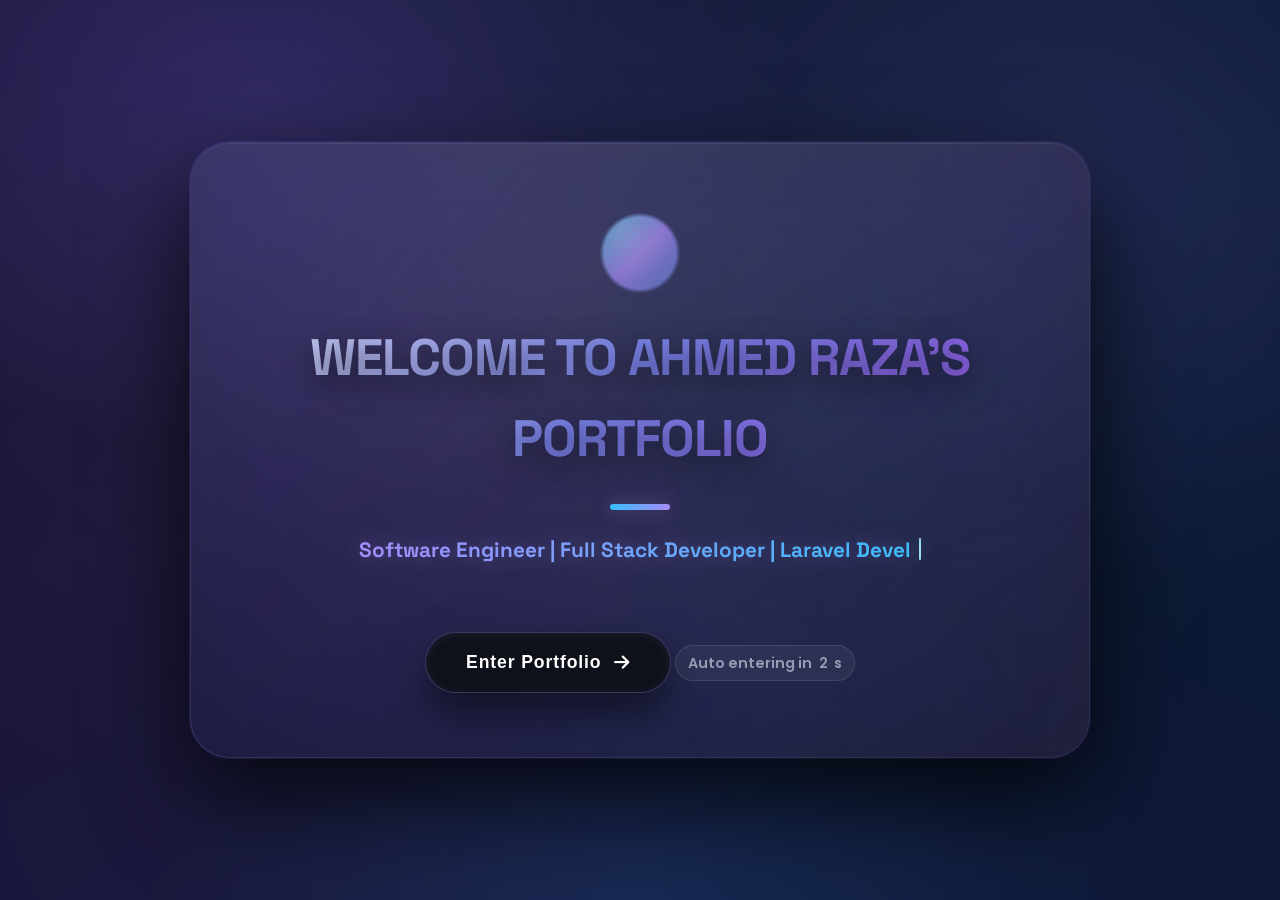
==== commit c7f6c4e4: "feat: VIP redesign for skills, projects, and intro" ====
--- a/index1.html
+++ b/index1.html
@@ -9,23 +9,41 @@
         href="https://fonts.googleapis.com/css2?family=Poppins:wght@300;400;500;600;700;800&family=Space+Grotesk:wght@300;400;500;600;700&display=swap"
         rel="stylesheet">
     <link rel="stylesheet" href="https://cdnjs.cloudflare.com/ajax/libs/font-awesome/6.0.0/css/all.min.css">
-    <link rel="stylesheet" href="style1.css">
+    <link rel="stylesheet" href="diamond.css">
 </head>
 
 <body>
-    <!-- ===== BACKGROUND ANIMATIONS ===== -->
-    <div class="bg-animation"></div>
-    <div class="bg-orbs">
-        <div class="orb orb-1"></div>
-        <div class="orb orb-2"></div>
-        <div class="orb orb-3"></div>
-    </div>
-    <div class="stars"></div>
-
-    <!-- ===== NAVIGATION ===== -->
-    <nav class="navbar">
+    <!-- ===== WELCOME INTRO SCREEN ===== -->
+    <section id="intro" class="intro-screen" aria-label="Welcome screen">
+        <div class="intro-bg" aria-hidden="true"></div>
+        <div class="intro-content">
+            <div class="intro-title">Welcome to Ahmed Raza's Portfolio</div>
+            <div class="intro-subtitle">
+                <span id="intro-typing" class="typing"></span>
+            </div>
+            <button id="enter-btn" class="btn-enter" type="button">
+                Enter Portfolio <i class="fas fa-arrow-right"></i>
+            </button>
+            <div class="intro-hint">Auto entering in <span id="intro-countdown">3</span>s</div>
+        </div>
+    </section>
+
+    <div id="main-site" class="site hidden">
+        <!-- ===== REMOVED CUSTOM CURSOR ===== -->
+
+        <!-- ===== BACKGROUND ANIMATIONS ===== -->
+        <div class="bg-animation"></div>
+        <div class="bg-orbs">
+            <div class="orb orb-1"></div>
+            <div class="orb orb-2"></div>
+            <div class="orb orb-3"></div>
+        </div>
+        <div class="stars"></div>
+
+        <!-- ===== NAVIGATION ===== -->
+        <nav class="navbar">
         <div class="nav-container">
-            <a href="#home" class="logo"><span class="logo-tag">&lt;/Ahmed Raza&gt;</span></a>
+            <a href="#home" class="logo"><span class="logo-tag">Ahmed Raza</span></a>
             <ul class="nav-menu">
                 <li><a href="#home">Home</a></li>
                 <li><a href="#about">About </a></li>
@@ -37,269 +55,260 @@
                 <i class="fas fa-bars"></i>
             </button>
         </div>
-    </nav>
-
-    <!-- ===== HERO SECTION ===== -->
-    <section id="home" class="hero">
-        <div class="hero-container">
-            <div class="hero-content">
-                <div class="hero-badge">
-                    <i class="fas fa-circle" style="font-size: 0.6rem; color: #4ade80;"></i>
-                    <span>Available for Projects</span>
-                </div>
-                <div class="hero-greeting">Hello, I'm</div>
-                <h1 class="hero-title">
-                    <span class="hero-name-first">Ahmed</span>
-                    <span class="hero-name-last">Raza</span>
-                </h1>
-                <div class="hero-role">
-                    <span class="role-text">Full Stack Web Developer</span>
-                    <span class="role-divider">•</span>
-                    <span class="role-text">Laravel & PHP Specialist</span>
-                </div>
-                <div class="hero-education">
-                    <i class="fas fa-graduation-cap"></i>
-                    <span>BS-SE | The University Of Lahore</span>
-                </div>
-                <p class="hero-description">
-                    I build high-performance, scalable web applications for modern businesses. Specializing in
-                    <strong>Laravel, PHP, JavaScript, and MySQL</strong>, I turn complex ideas into clean, efficient,
-                    and reliable software solutions.
-                </p>
-                <div class="hero-stats">
-                    <div class="stat-item">
-                        <div class="stat-number">8+</div>
-                        <div class="stat-label">Projects</div>
-                    </div>
-                    <div class="stat-divider"></div>
-                    <div class="stat-item">
-                        <div class="stat-number">Full</div>
-                        <div class="stat-label">Stack</div>
-                    </div>
-                    <div class="stat-divider"></div>
-                    <div class="stat-item">
-                        <div class="stat-number">100%</div>
-                        <div class="stat-label">Client Focus</div>
-                    </div>
-                </div>
-                <div class="hero-buttons">
-                    <a href="#projects" class="btn-primary">
-                        <i class="fas fa-layer-group"></i>
-                        <span>View Portfolio</span>
+        </nav>
+
+        <!-- ===== HERO SECTION ===== -->
+        <section id="home" class="hero-modern hero-vip">
+            <div class="container hero-centered">
+                <div class="hero-glass-panel">
+                    <div class="hero-content">
+                        <div class="hero-badge">
+                            <div class="badge-dot"></div>
+                            Available for Projects
+                        </div>
+
+                        <h1 class="hero-title">
+                            Hi, I'm <span class="vip-text-gradient">Ahmed Raza</span>
+                        </h1>
+
+                        <div class="hero-sub-title">Full Stack Developer</div>
+
+                        <div class="hero-typing">
+                            <span class="typing-label">Building with</span>
+                            <span id="hero-typing" class="typing"></span>
+                        </div>
+
+                        <p class="hero-description">
+                            Software Engineer pursuing <strong>BS Software Engineering</strong>. I build modern, scalable web
+                            applications with clean architecture and premium user experiences.
+                        </p>
+
+                        <div class="hero-buttons">
+                            <a href="#projects" class="btn-primary">
+                                View Projects <i class="fas fa-arrow-right"></i>
+                            </a>
+                            <a href="#contact" class="btn-secondary">
+                                Contact <i class="fas fa-paper-plane"></i>
+                            </a>
+                        </div>
+                    </div>
+                </div>
+            </div>
+        </section>
+
+    <!-- ===== ABOUT ME SECTION (WITH PICTURE) ===== -->
+    <section id="about" class="about-modern">
+        <div class="container">
+            <div class="section-header">
+                <span class="section-tag">Identity</span>
+                <h2 class="section-title">Who I Am<span class="title-dot">.</span></h2>
+            </div>
+
+            <div class="about-layout-split">
+                <!-- Left Side: Cinematic Portrait -->
+                <div class="about-image-stage">
+                    <div class="hero-image-glow"></div>
+                    <div class="about-image-wrapper about-portrait-3d" id="about-portrait"> <!-- 3D scroll portrait -->
+                        <img src="ahmed.jpg" alt="Ahmed Raza" class="about-photo" />
+                        <div class="about-portrait-overlay"></div>
+                    </div>
+                </div>
+
+                <!-- Right Side: Text & Bio -->
+                <div class="about-content-box bento-card">
+                    <span class="about-name">Ahmed Raza</span>
+                    <span class="about-role">Full Stack Developer | Undergraduate Student</span>
+                    <div class="about-desc">
+                        I specialize in building robust web applications using modern technologies for both frontend and
+                        backend. My expertise includes designing scalable architectures, working with databases, and
+                        delivering seamless user experiences.<br><br>
+                        I am highly motivated to learn new frameworks and tools, and I enjoy collaborating with teams to
+                        solve real-world problems. My journey in software engineering has helped me develop strong
+                        analytical and problem-solving skills.
+                    </div>
+                    <a href="Ahmed_Resume.pdf" class="btn-cv" download>
+                        <i class="fas fa-download"></i> Download CV
                     </a>
-                    <a href="#contact" class="btn-secondary">
-                        <i class="fas fa-paper-plane"></i>
-                        <span>Contact Me</span>
-                    </a>
-                </div>
-            </div>
-            <div class="hero-image">
-                <div class="hero-image-wrapper">
-                    <div class="hero-image-glow"></div>
-                    <img src="ahmed.jpg" alt="Ahmed Raza" class="profile-photo" />
-                    <div class="floating-elements">
-                        <div class="float-element float-1">
-                            <i class="fab fa-html5"></i>
-                        </div>
-                        <div class="float-element float-2">
-                            <i class="fab fa-js"></i>
-                        </div>
-                        <div class="float-element float-3">
-                            <i class="fab fa-php"></i>
-                        </div>
-                        <div class="float-element float-4">
-                            <i class="fab fa-laravel"></i>
-                        </div>
-                    </div>
-                </div>
-                <div class="code-window">
-                    <div class="window-header">
-                        <div class="window-dot dot-red"></div>
-                        <div class="window-dot dot-yellow"></div>
-                        <div class="window-dot dot-green"></div>
-                        <div class="window-title">portfolio.js</div>
-                    </div>
-                    <div class="code-content">
-                        <div class="code-line"><span class="code-keyword">const</span> <span
-                                class="code-variable">developer</span> = {</div>
-                        <div class="code-line"><span class="code-property">name</span>: <span class="code-string">'Ahmed
-                                Raza'</span>,</div>
-                        <div class="code-line"><span class="code-property">focus</span>: <span class="code-string">'Web
-                                Development'</span>,</div>
-                        <div class="code-line"><span class="code-property">stack</span>: [<span
-                                class="code-string">'Laravel'</span>, <span class="code-string">'PHP'</span>, <span
-                                class="code-string">'MySQL'</span>, <span class="code-string">'JS'</span>],</div>
-                        <div class="code-line"><span class="code-property">status</span>: <span
-                                class="code-string">'Ready to Hire'</span></div>
-                        <div class="code-line">};</div>
-                        <div class="code-line"><span class="code-comment">// Always learning, always creating</span>
-                        </div>
-                    </div>
-                </div>
-            </div>
-        </div>
-
-    </section>
-
-    <!-- ===== ABOUT ME SECTION ===== -->
-    <section id="about" class="about">
-        <div class="container">
-            <h2 class="section-title">About </h2>
-            <div class="about-content">
-                <p>
-                    Hello, I'm <span class="about-name">Ahmed Raza</span><br>
-                    <span class="about-role">Full Stack Developer | Undergraduate Student</span><br><br>
-                    I specialize in building robust web applications using modern technologies for both frontend and
-                    backend. My expertise includes designing scalable architectures, working with databases, and
-                    delivering seamless user experiences.<br><br>
-                    I am highly motivated to learn new frameworks and tools, and I enjoy collaborating with teams to
-                    solve real-world problems. My journey in software engineering has helped me develop strong
-                    analytical and problem-solving skills.<br><br>
-                    I am always eager to contribute to open-source projects, participate in hackathons, and stay updated
-                    with the latest trends in technology. My goal is to create impactful solutions that make a
-                    difference!
-                </p>
-                <a href="Ahmed_Resume.pdf" class="cv-btn" download>
-                    <i class="fas fa-download"></i> CV
-                </a>
+                </div>
             </div>
         </div>
     </section>
 
     <!-- ===== SKILLS SECTION ===== -->
-    <section id="skills" class="skills">
+    <section id="skills" class="skills-modern">
         <div class="container">
-            <h2 class="section-title">Skills</h2>
-            <p class="section-subtitle">Technologies I work with, grouped by category</p>
-            <div class="skills-grid">
-                <!-- HTML Section -->
-                <div class="skill-category">
-                    <div class="skill-icon">
-                        <img src="https://cdn.jsdelivr.net/gh/devicons/devicon/icons/html5/html5-original.svg"
-                            alt="HTML5">
-                    </div>
-                    <div class="skill-title">Full Stack Development</div>
-                    <div class="skill-description">
-                        Building complete web solutions with modern frontend and backend technologies.
-                    </div>
-                    <ul class="skill-list">
-                        <li class="skill-item"><span class="skill-name">HTML</span><span
-                                class="skill-level">Expert</span></li>
-                        <li class="skill-item"><span class="skill-name">CSS</span><span
-                                class="skill-level">Advanced</span></li>
-                        <li class="skill-item"><span class="skill-name">JavaScript</span><span
-                                class="skill-level">Advanced</span></li>
-                        <li class="skill-item"><span class="skill-name">PHP</span><span
-                                class="skill-level">Advanced</span></li>
-                        <li class="skill-item"><span class="skill-name">Laravel</span><span
-                                class="skill-level">Intermediate</span></li>
-                        <li class="skill-item"><span class="skill-name">Flask</span><span
-                                class="skill-level">Advanced</span></li>
-                    </ul>
-                </div>
-
-
-
-                <!-- Programming Section -->
-                <div class="skill-category">
-                    <div class="skill-icon">
-
-                        <img src="https://cdn.jsdelivr.net/gh/devicons/devicon/icons/cplusplus/cplusplus-original.svg"
-                            alt="C++" style="margin-left:8px;">
-                    </div>
-                    <div class="skill-title">Programming</div>
-                    <div class="skill-description">
-                        Strong foundation in algorithms, data structures, object-oriented programming, and problem
-                        solving using Python and C++.
-                    </div>
-                    <ul class="skill-list">
-                        <li class="skill-item"><span class="skill-name">C++</span><span
-                                class="skill-level">Advanced</span></li>
-                        <li class="skill-item"><span class="skill-name">Python</span><span
-                                class="skill-level">Advanced</span></li>
-                        <li class="skill-item"><span class="skill-name">Data Structures</span><span
-                                class="skill-level">Advanced</span></li>
-                        <li class="skill-item"><span class="skill-name">OOP (Object-Oriented Programming)</span><span
-                                class="skill-level">Advanced</span></li>
-                        <li class="skill-item"><span class="skill-name">Algorithms</span><span
-                                class="skill-level">Advanced</span></li>
-                    </ul>
-                </div>
-                <!-- Artificial Intelligence Section -->
-                <div class="skill-category">
-                    <div class="skill-icon">
-                        <img src="https://cdn.jsdelivr.net/gh/devicons/devicon/icons/python/python-original.svg"
-                            alt="AI">
-                    </div>
-                    <div class="skill-title">Artificial Intelligence</div>
-                    <div class="skill-description">
-                        Designing intelligent systems and solutions using AI, machine learning, and Python. Experienced
-                        in building models, data analysis, and automation.
-                    </div>
-                    <ul class="skill-list">
-                        <li class="skill-item"><span class="skill-name">Python</span><span
-                                class="skill-level">Expert</span></li>
-                        <li class="skill-item"><span class="skill-name">Machine Learning</span><span
-                                class="skill-level">Advanced</span></li>
-                        <li class="skill-item"><span class="skill-name">AI Algorithms</span><span
-                                class="skill-level">Advanced</span></li>
-                        <li class="skill-item"><span class="skill-name">Data Analysis</span><span
-                                class="skill-level">Advanced</span></li>
-                        <li class="skill-item"><span class="skill-name">Automation</span><span
-                                class="skill-level">Intermediate</span></li>
-                        <li class="skill-item"><span class="skill-name">Data Mining</span><span
-                                class="skill-level">Advanced</span></li>
-                    </ul>
-                </div>
-                <!-- DBMS Section -->
-                <div class="skill-category">
-                    <div class="skill-icon">
-                        <img src="https://cdn.jsdelivr.net/gh/devicons/devicon/icons/mysql/mysql-original.svg"
-                            alt="Database">
-                    </div>
-                    <div class="skill-title">DBMS & Databases</div>
-                    <div class="skill-description">
-                        Skilled in designing, managing, and optimizing relational and NoSQL databases for scalable
-                        applications.
-                    </div>
-                    <ul class="skill-list">
-                        <li class="skill-item"><span class="skill-name">MySQL</span><span
-                                class="skill-level">Advanced</span></li>
-                        <li class="skill-item"><span class="skill-name">PostgreSQL</span><span
-                                class="skill-level">Intermediate</span></li>
-                        <li class="skill-item"><span class="skill-name">MongoDB</span><span
-                                class="skill-level">Intermediate</span></li>
-                        <li class="skill-item"><span class="skill-name">Data Warehousing</span><span
-                                class="skill-level">Intermediate</span></li>
-                        <li class="skill-item"><span class="skill-name">SQL Queries</span><span
-                                class="skill-level">Advanced</span></li>
-                        <li class="skill-item"><span class="skill-name">Database Design</span><span
-                                class="skill-level">Advanced</span></li>
-                    </ul>
-                </div>
-                <!-- Information Security Section -->
-                <div class="skill-category">
-                    <div class="skill-icon">
-                        <img src="https://cdn.jsdelivr.net/gh/devicons/devicon/icons/kalilinux/kalilinux-original.svg"
-                            alt="Security">
-                    </div>
-                    <div class="skill-title">Information Security</div>
-                    <div class="skill-description">
-                        Ensuring data integrity and confidentiality through advanced security protocols and
-                        cryptographic techniques.
-                    </div>
-                    <ul class="skill-list">
-                        <li class="skill-item"><span class="skill-name">Cryptography</span><span
-                                class="skill-level">Advanced</span></li>
-                        <li class="skill-item"><span class="skill-name">Encryption</span><span
-                                class="skill-level">Advanced</span></li>
-                        <li class="skill-item"><span class="skill-name">Decryption</span><span
-                                class="skill-level">Advanced</span></li>
-                        <li class="skill-item"><span class="skill-name">Network Security</span><span
-                                class="skill-level">Intermediate</span></li>
-                        <li class="skill-item"><span class="skill-name">Security Protocols</span><span
-                                class="skill-level">Intermediate</span></li>
-                    </ul>
+            <div class="section-header">
+                <span class="section-tag">Arsenal</span>
+                <h2 class="section-title">Skills<span class="title-dot">.</span></h2>
+            </div>
+            <div class="skills-vip-grid">
+                <div class="skill-vip-card" style="--p:95">
+                    <div class="skill-vip-top">
+                        <div class="skill-vip-icon">
+                            <img src="https://cdn.jsdelivr.net/gh/devicons/devicon/icons/html5/html5-original.svg" alt="HTML" />
+                        </div>
+                        <div class="skill-vip-meta">
+                            <div class="skill-vip-name">HTML</div>
+                            <div class="skill-vip-level">Expert</div>
+                        </div>
+                    </div>
+                    <div class="skill-vip-desc">Semantic markup & accessible UI foundations.</div>
+                </div>
+
+                <div class="skill-vip-card" style="--p:90">
+                    <div class="skill-vip-top">
+                        <div class="skill-vip-icon">
+                            <img src="https://cdn.jsdelivr.net/gh/devicons/devicon/icons/css3/css3-original.svg" alt="CSS" />
+                        </div>
+                        <div class="skill-vip-meta">
+                            <div class="skill-vip-name">CSS</div>
+                            <div class="skill-vip-level">Advanced</div>
+                        </div>
+                    </div>
+                    <div class="skill-vip-desc">Glassmorphism, responsive layouts, premium motion.</div>
+                </div>
+
+                <div class="skill-vip-card" style="--p:85">
+                    <div class="skill-vip-top">
+                        <div class="skill-vip-icon">
+                            <img src="https://cdn.jsdelivr.net/gh/devicons/devicon/icons/javascript/javascript-original.svg" alt="JavaScript" />
+                        </div>
+                        <div class="skill-vip-meta">
+                            <div class="skill-vip-name">JavaScript</div>
+                            <div class="skill-vip-level">Advanced</div>
+                        </div>
+                    </div>
+                    <div class="skill-vip-desc">Interactive UI, animations, clean DOM architecture.</div>
+                </div>
+
+                <div class="skill-vip-card" style="--p:88">
+                    <div class="skill-vip-top">
+                        <div class="skill-vip-icon">
+                            <img src="https://cdn.jsdelivr.net/gh/devicons/devicon/icons/php/php-original.svg" alt="PHP" />
+                        </div>
+                        <div class="skill-vip-meta">
+                            <div class="skill-vip-name">PHP</div>
+                            <div class="skill-vip-level">Advanced</div>
+                        </div>
+                    </div>
+                    <div class="skill-vip-desc">Backend logic, APIs, secure auth, business apps.</div>
+                </div>
+
+                <div class="skill-vip-card" style="--p:80">
+                    <div class="skill-vip-top">
+                        <div class="skill-vip-icon">
+                            <img src="https://cdn.jsdelivr.net/gh/devicons/devicon/icons/laravel/laravel-original.svg" alt="Laravel" />
+                        </div>
+                        <div class="skill-vip-meta">
+                            <div class="skill-vip-name">Laravel</div>
+                            <div class="skill-vip-level">Strong</div>
+                        </div>
+                    </div>
+                    <div class="skill-vip-desc">MVC, Eloquent, queues, auth, scalable architecture.</div>
+                </div>
+
+                <div class="skill-vip-card" style="--p:82">
+                    <div class="skill-vip-top">
+                        <div class="skill-vip-icon">
+                            <img src="https://cdn.jsdelivr.net/gh/devicons/devicon/icons/mysql/mysql-original.svg" alt="MySQL" />
+                        </div>
+                        <div class="skill-vip-meta">
+                            <div class="skill-vip-name">MySQL</div>
+                            <div class="skill-vip-level">Advanced</div>
+                        </div>
+                    </div>
+                    <div class="skill-vip-desc">Schema design, queries, optimization & reporting.</div>
+                </div>
+
+                <div class="skill-vip-card" style="--p:78">
+                    <div class="skill-vip-top">
+                        <div class="skill-vip-icon">
+                            <img src="https://cdn.jsdelivr.net/gh/devicons/devicon/icons/git/git-original.svg" alt="Git" />
+                        </div>
+                        <div class="skill-vip-meta">
+                            <div class="skill-vip-name">Git</div>
+                            <div class="skill-vip-level">Strong</div>
+                        </div>
+                    </div>
+                    <div class="skill-vip-desc">Branching strategy, clean commits, collaboration.</div>
+                </div>
+
+                <div class="skill-vip-card" style="--p:84">
+                    <div class="skill-vip-top">
+                        <div class="skill-vip-icon">
+                            <img src="https://cdn.jsdelivr.net/gh/devicons/devicon/icons/github/github-original.svg" alt="GitHub" />
+                        </div>
+                        <div class="skill-vip-meta">
+                            <div class="skill-vip-name">GitHub</div>
+                            <div class="skill-vip-level">Strong</div>
+                        </div>
+                    </div>
+                    <div class="skill-vip-desc">Repos, CI habits, code reviews, open-source readiness.</div>
+                </div>
+
+                <div class="skill-vip-card" style="--p:92">
+                    <div class="skill-vip-top">
+                        <div class="skill-vip-icon">
+                            <img src="https://cdn.jsdelivr.net/gh/devicons/devicon/icons/python/python-original.svg" alt="Python" />
+                        </div>
+                        <div class="skill-vip-meta">
+                            <div class="skill-vip-name">Python</div>
+                            <div class="skill-vip-level">Advanced</div>
+                        </div>
+                    </div>
+                    <div class="skill-vip-desc">Automation, scripting, data workflows & backend utilities.</div>
+                </div>
+
+                <div class="skill-vip-card" style="--p:86">
+                    <div class="skill-vip-top">
+                        <div class="skill-vip-icon">
+                            <img src="https://cdn.jsdelivr.net/gh/devicons/devicon/icons/tensorflow/tensorflow-original.svg" alt="AI/ML" />
+                        </div>
+                        <div class="skill-vip-meta">
+                            <div class="skill-vip-name">AI / ML</div>
+                            <div class="skill-vip-level">Advanced</div>
+                        </div>
+                    </div>
+                    <div class="skill-vip-desc">Model training basics, evaluation, and practical ML pipelines.</div>
+                </div>
+
+                <div class="skill-vip-card" style="--p:83">
+                    <div class="skill-vip-top">
+                        <div class="skill-vip-icon">
+                            <i class="fas fa-database" aria-hidden="true"></i>
+                        </div>
+                        <div class="skill-vip-meta">
+                            <div class="skill-vip-name">Data Mining</div>
+                            <div class="skill-vip-level">Advanced</div>
+                        </div>
+                    </div>
+                    <div class="skill-vip-desc">Cleaning, feature engineering, insights & predictive analysis.</div>
+                </div>
+
+                <div class="skill-vip-card" style="--p:78">
+                    <div class="skill-vip-top">
+                        <div class="skill-vip-icon">
+                            <img src="https://cdn.jsdelivr.net/gh/devicons/devicon/icons/kalilinux/kalilinux-original.svg" alt="Cyber Security" />
+                        </div>
+                        <div class="skill-vip-meta">
+                            <div class="skill-vip-name">Cyber Security</div>
+                            <div class="skill-vip-level">Intermediate</div>
+                        </div>
+                    </div>
+                    <div class="skill-vip-desc">Security basics, safe coding, common vulnerabilities awareness.</div>
+                </div>
+
+                <div class="skill-vip-card" style="--p:80">
+                    <div class="skill-vip-top">
+                        <div class="skill-vip-icon">
+                            <i class="fas fa-lock" aria-hidden="true"></i>
+                        </div>
+                        <div class="skill-vip-meta">
+                            <div class="skill-vip-name">Cryptography</div>
+                            <div class="skill-vip-level">Advanced</div>
+                        </div>
+                    </div>
+                    <div class="skill-vip-desc">Encryption concepts, hashing, secure data handling practices.</div>
                 </div>
             </div>
         </div>
@@ -307,207 +316,163 @@
 
     <section id="projects" class="projects">
         <div class="container">
-            <h2 class="section-title">Projects</h2>
-            <p class="section-subtitle">Some of my notable works</p>
-            <div class="projects-grid">
+            <div class="section-header">
+                <span class="section-tag">Portfolio</span>
+                <h2 class="section-title">Projects<span class="title-dot">.</span></h2>
+            </div>
+            <div class="reel-container">
                 <!-- Project: Gari Ghar -->
-                <div class="project-card">
-                    <div class="project-logo">
-                        <img src="logo.png" alt="Gari Ghar" class="petroleum-logo" />
-                    </div>
-                    <div class="project-content">
-                        <h3 class="project-title">Gari Ghar</h3>
-                        <div class="project-tech">Built with: <strong>Laravel & PHP</strong></div>
-                        <p class="project-description">
-                            <span class="project-highlight">Gari Ghar</span>: A comprehensive car showroom management
-                            system built with Laravel. Features include vehicle inventory tracking, responsive design,
-                            secure authentication, and a robust admin dashboard for efficient business operations.
+                <div class="reel-card">
+                    <img src="logo.png" alt="Gari Ghar" class="reel-bg-img" />
+                    <div class="reel-gradient-overlay"></div>
+                    <div class="reel-caption">
+                        <div class="reel-tags">
+                            <span class="reel-tag">Laravel</span>
+                            <span class="reel-tag">PHP</span>
+                        </div>
+                        <h3 class="reel-title">Gari Ghar</h3>
+                        <p class="reel-desc">
+                            A comprehensive car showroom management system featuring vehicle inventory tracking, secure
+                            authentication, and a robust admin dashboard.
                         </p>
-                        <ul class="project-features">
-                            <li>Showroom Management</li>
-                            <li>Inventory Tracking</li>
-                            <li>Admin Dashboard</li>
-                            <li>Responsive Design</li>
-                            <li>Secure Authentication</li>
-                        </ul>
-                        <div class="project-actions">
-                            <a href="https://github.com/razaahmed1/Gari-Ghar-Laravel" class="btn-github"
+                        <div class="reel-actions">
+                            <a href="https://github.com/razaahmed1/Gari-Ghar-Laravel" class="btn-reel" target="_blank">
+                                <i class="fab fa-github"></i> View Code
+                            </a>
+                        </div>
+                    </div>
+                </div>
+
+                <!-- Project: Tiny OS Analyzer -->
+                <div class="reel-card">
+                    <img src="os.jpg" alt="TinyOS Analyzer" class="reel-bg-img" />
+                    <div class="reel-gradient-overlay"></div>
+                    <div class="reel-caption">
+                        <div class="reel-tags">
+                            <span class="reel-tag">Python</span>
+                            <span class="reel-tag">Embedded</span>
+                        </div>
+                        <h3 class="reel-title">TinyOS Analyzer</h3>
+                        <p class="reel-desc">
+                            A specialized tool to analyze how TinyOS manages limited RAM and ROM resources. Explores
+                            memory allocation strategies and stack usage in embedded systems.
+                        </p>
+                        <div class="reel-actions">
+                            <a href="https://github.com/razaahmed1/Tiny-Os-Analyzer-Opeerating-System" class="btn-reel"
                                 target="_blank">
-                                <i class="fab fa-github"></i> GitHub
-                            </a>
-                        </div>
-                    </div>
-                </div>
-                <!-- Project: Tiny OS Analyzer -->
-                <div class="project-card">
-                    <div class="project-logo">
-                        <img src="os.jpg" alt="TinyOS Analyzer" class="petroleum-logo" />
-                    </div>
-                    <div class="project-content">
-                        <h3 class="project-title">TinyOS Analyzer</h3>
-                        <div class="project-tech">Built with: <strong>Python</strong></div>
-                        <p class="project-description">
-                            <span class="project-highlight">TinyOS Memory Analysis</span>: A specialized tool developed
-                            to analyze how TinyOS manages limited RAM and ROM resources. This project explores memory
-                            allocation strategies, stack usage, and optimization techniques for resource-constrained
-                            embedded systems.
+                                <i class="fab fa-github"></i> View Code
+                            </a>
+                        </div>
+                    </div>
+                </div>
+
+                <!-- Project: Agri Khata -->
+                <div class="reel-card">
+                    <img src="agrikhata.png" alt="Agri Khata" class="reel-bg-img" />
+                    <div class="reel-gradient-overlay"></div>
+                    <div class="reel-caption">
+                        <div class="reel-tags">
+                            <span class="reel-tag">Flask</span>
+                            <span class="reel-tag">Python</span>
+                        </div>
+                        <h3 class="reel-title">Agri Khata</h3>
+                        <p class="reel-desc">
+                            A fertilizer management system featuring inventory tracking, billing automation, and secure
+                            user management for agricultural retail.
                         </p>
-                        <ul class="project-features">
-                            <li>Memory Usage Analysis</li>
-                            <li>RAM & ROM Optimization</li>
-                            <li>Embedded Systems Research</li>
-                            <li>Python-based Analysis Tool</li>
-                            <li>Resource Constraint Handling</li>
-                        </ul>
-                        <div class="project-actions">
-                            <a href="https://github.com/razaahmed1/Tiny-Os-Analyzer-Opeerating-System"
-                                class="btn-github" target="_blank">
-                                <i class="fab fa-github"></i> GitHub
-                            </a>
-                        </div>
-                    </div>
-                </div>
-                <!-- Project: Agri Khata -->
-                <div class="project-card">
-                    <div class="project-logo">
-                        <img src="agrikhata.png" alt="Agri Khata" class="petroleum-logo" />
-                    </div>
-                    <div class="project-content">
-                        <h3 class="project-title">Agri Khata</h3>
-                        <div class="project-tech">Built with: <strong>Flask & Python</strong></div>
-                        <p class="project-description">
-                            <span class="project-highlight">Fertilizer Management System</span>: A web application for
-                            managing fertilizer inventory and sales. Features include stock tracking, billing
-                            automation, and secure user management.
+                        <div class="reel-actions">
+                            <a href="https://github.com/razaahmed1/Fertilizer-Managment-System-Flask" class="btn-reel"
+                                target="_blank">
+                                <i class="fab fa-github"></i> View Code
+                            </a>
+                        </div>
+                    </div>
+                </div>
+
+                <!-- Project: House Price Prediction -->
+                <div class="reel-card">
+                    <img src="dm.jpg" alt="House Price Prediction" class="reel-bg-img" />
+                    <div class="reel-gradient-overlay"></div>
+                    <div class="reel-caption">
+                        <div class="reel-tags">
+                            <span class="reel-tag">Python</span>
+                            <span class="reel-tag">Data Mining</span>
+                        </div>
+                        <h3 class="reel-title">House Price Prediction</h3>
+                        <p class="reel-desc">
+                            A data mining project using regression techniques to predict real estate prices through data
+                            cleaning, feature engineering, and model evaluation.
                         </p>
-                        <ul class="project-features">
-                            <li>Inventory Management</li>
-                            <li>Sales & Billing Automation</li>
-                            <li>Stock Tracking</li>
-                            <li>Secure Authentication</li>
-                            <li>Flask Architecture</li>
-                        </ul>
-                        <div class="project-actions">
-                            <a href="https://github.com/razaahmed1/Fertilizer-Managment-System-Flask" class="btn-github"
+                        <div class="reel-actions">
+                            <a href="https://github.com/razaahmed1/House-Price-Perdiction-Data-Mining-" class="btn-reel"
                                 target="_blank">
-                                <i class="fab fa-github"></i> GitHub
-                            </a>
-                        </div>
-                    </div>
-                </div>
-                <!-- Project: House Price Prediction -->
-                <div class="project-card">
-                    <div class="project-logo">
-                        <img src="dm.jpg" alt="House Price Prediction" class="petroleum-logo" />
-                    </div>
-                    <div class="project-content">
-                        <h3 class="project-title">House Price Prediction</h3>
-                        <div class="project-tech">Built with: <strong>Python & Data Mining</strong></div>
-                        <p class="project-description">
-                            <span class="project-highlight">Real Estate Analytics</span>: A data mining project that
-                            predicts house prices using advanced regression techniques. It involves data cleaning,
-                            feature engineering, and model evaluation to provide accurate price forecasts based on
-                            various property attributes.
+                                <i class="fab fa-github"></i> View Code
+                            </a>
+                        </div>
+                    </div>
+                </div>
+
+                <!-- Project: Database Project -->
+                <div class="reel-card">
+                    <img src="pso.jpg" alt="Petroleum Management System" class="reel-bg-img" />
+                    <div class="reel-gradient-overlay"></div>
+                    <div class="reel-caption">
+                        <div class="reel-tags">
+                            <span class="reel-tag">MySQL</span>
+                            <span class="reel-tag">PHP</span>
+                        </div>
+                        <h3 class="reel-title">Petroleum DB System</h3>
+                        <p class="reel-desc">
+                            A comprehensive database solution for petroleum inventory, automated billing, and real-time
+                            stock tracking with secure authentication.
                         </p>
-                        <ul class="project-features">
-                            <li>Price Prediction Algorithms</li>
-                            <li>Data Mining & Analysis</li>
-                            <li>Feature Engineering</li>
-                            <li>Model Evaluation</li>
-                            <li>Python & Scikit-learn</li>
-                        </ul>
-                        <div class="project-actions">
-                            <a href="https://github.com/razaahmed1/House-Price-Perdiction-Data-Mining-"
-                                class="btn-github" target="_blank">
-                                <i class="fab fa-github"></i> GitHub
-                            </a>
-                        </div>
-                    </div>
-                </div>
-                <!-- Project 1: Petroleum Management System -->
-                <div class="project-card">
-                    <div class="project-logo">
-                        <img src="pso.jpg" alt="Petroleum Management System Logo" class="petroleum-logo" />
-                    </div>
-                    <div class="project-content">
-                        <h3 class="project-title">Database Project</h3>
-                        <div class="project-tech">Built with: <strong>MySQL & PHP</strong></div>
-                        <p class="project-description">
-                            <span class="project-highlight">Petroleum Management System</span>: A comprehensive database
-                            solution for managing petroleum inventory, sales, and reporting. This project features
-                            secure user authentication, real-time stock tracking, automated billing, detailed analytics
-                            dashboards, and efficient business operations.
+                        <div class="reel-actions">
+                            <a href="https://github.com/razaahmed1/Database-Project" class="btn-reel" target="_blank">
+                                <i class="fab fa-github"></i> View Code
+                            </a>
+                        </div>
+                    </div>
+                </div>
+
+                <!-- Project: Book Shop System -->
+                <div class="reel-card">
+                    <img src="book.jpg" alt="Book Shop Management System" class="reel-bg-img" />
+                    <div class="reel-gradient-overlay"></div>
+                    <div class="reel-caption">
+                        <div class="reel-tags">
+                            <span class="reel-tag">C++</span>
+                        </div>
+                        <h3 class="reel-title">Book Shop System</h3>
+                        <p class="reel-desc">
+                            A desktop application for managing book inventory, sales, and customer records with a focus
+                            on efficient business operations.
                         </p>
-                        <ul class="project-features">
-                            <li>Secure user authentication</li>
-                            <li>Real-time stock tracking</li>
-                            <li>Automated billing</li>
-                            <li>Detailed analytics dashboards</li>
-                            <li>Efficient business operations</li>
-                        </ul>
-                        <div class="project-actions">
-                            <a href="https://github.com/razaahmed1/Database-Project" class="btn-github" target="_blank">
-                                <i class="fab fa-github"></i> GitHub
-                            </a>
-                        </div>
-                    </div>
-                </div>
-
-                <!-- Project 2: Book Shop Management System -->
-                <div class="project-card">
-                    <div class="project-logo">
-                        <img src="book.jpg" alt="Book Shop Management System Logo" class="petroleum-logo" />
-                    </div>
-                    <div class="project-content">
-                        <h3 class="project-title">Book Shop Management System</h3>
-                        <div class="project-tech">Built with: <strong>C++</strong></div>
-                        <p class="project-description">
-                            <span class="project-highlight">Book Shop Management System</span>: A desktop application
-                            designed to manage book inventory, sales, and customer records for a retail shop. It
-                            provides inventory management, sales and billing automation, customer record tracking, and
-                            an easy-to-use interface for efficient business operations.
+                        <div class="reel-actions">
+                            <a href="https://github.com/razaahmed1/Book-Shop-Management-System" class="btn-reel"
+                                target="_blank">
+                                <i class="fab fa-github"></i> View Code
+                            </a>
+                        </div>
+                    </div>
+                </div>
+
+                <!-- Project: AI Maintenance System -->
+                <div class="reel-card">
+                    <img src="ai.jpg" alt="AI Project" class="reel-bg-img" />
+                    <div class="reel-gradient-overlay"></div>
+                    <div class="reel-caption">
+                        <div class="reel-tags">
+                            <span class="reel-tag">Python</span>
+                            <span class="reel-tag">Machine Learning</span>
+                        </div>
+                        <h3 class="reel-title">AI Maintenance System</h3>
+                        <p class="reel-desc">
+                            An intelligent system to predict and optimize vehicle maintenance schedules using predictive
+                            analytics and fleet management support.
                         </p>
-                        <ul class="project-features">
-                            <li>Inventory management for books</li>
-                            <li>Sales and billing automation</li>
-                            <li>Customer record tracking</li>
-                            <li>Easy-to-use interface</li>
-                            <li>Efficient business operations</li>
-                        </ul>
-                        <div class="project-actions">
-                            <a href="https://github.com/razaahmed1/Book-Shop-Management-System" class="btn-github"
-                                target="_blank">
-                                <i class="fab fa-github"></i> GitHub
-                            </a>
-                        </div>
-                    </div>
-                </div>
-
-                <!-- Project 3: AI Vehicle Maintenance Project -->
-                <div class="project-card">
-                    <div class="project-logo">
-                        <img src="ai.jpg" alt="AI/ML Project Logo" class="petroleum-logo" />
-                    </div>
-                    <div class="project-content">
-                        <h3 class="project-title">AI & Machine Learning Project</h3>
-                        <div class="project-tech">Built with: <strong>Python & Machine Learning</strong></div>
-                        <p class="project-description">
-                            <span class="project-highlight">Vehicle Maintenance AI System</span>: An intelligent system
-                            designed to predict and optimize vehicle maintenance schedules using advanced machine
-                            learning algorithms. This project leverages data preprocessing, model training, and
-                            evaluation to provide predictive analytics for vehicle health, automate maintenance
-                            reminders, and support decision-making for fleet management.
-                        </p>
-                        <ul class="project-features">
-                            <li>Predictive maintenance scheduling</li>
-                            <li>Vehicle health monitoring</li>
-                            <li>Automated maintenance reminders</li>
-                            <li>Data-driven decision support for fleet management</li>
-                            <li>Model training and evaluation</li>
-                        </ul>
-                        <div class="project-actions">
-                            <a href="https://github.com/razaahmed1/AI-ML-Project" class="btn-github" target="_blank">
-                                <i class="fab fa-github"></i> GitHub
+                        <div class="reel-actions">
+                            <a href="https://github.com/razaahmed1/AI-ML-Project" class="btn-reel" target="_blank">
+                                <i class="fab fa-github"></i> View Code
                             </a>
                         </div>
                     </div>
@@ -519,71 +484,71 @@
     <!-- ===== CONTACT SECTION ===== -->
     <section id="contact" class="contact-modern">
         <div class="container">
-            <div class="contact-header">
-                <div class="contact-section-title">CONTACT</div>
-                <h2 class="contact-main-title">Let's Work Together</h2>
-                <div class="contact-underline"></div>
-                <p class="contact-subtitle">
-                    Ready to bring your ideas to life? Let's discuss how we can create something amazing together.
-                </p>
-            </div>
-            <div class="container contact-flex">
-                <!-- Contact Info Cards -->
-                <div class="contact-info">
-                    <div class="contact-card">
-                        <div class="contact-icon"><i class="fas fa-map-marker-alt"></i></div>
-                        <div>
-                            <div class="contact-label">Location</div>
-                            <div class="contact-value">Lahore, Pakistan</div>
-                        </div>
-                    </div>
-                    <div class="contact-card">
-                        <div class="contact-icon"><i class="fas fa-phone"></i></div>
-                        <div>
-                            <div class="contact-label">Phone</div>
-                            <div class="contact-value">+92 303 4012525</div>
-                        </div>
-                    </div>
-                    <div class="contact-card">
-                        <div class="contact-icon"><i class="fas fa-envelope"></i></div>
-                        <div>
-                            <div class="contact-label">Email</div>
-                            <div class="contact-value">ahmedmazari111@gmail.com</div>
-                        </div>
-                    </div>
-                    <div class="contact-card">
-                        <div class="contact-icon"><i class="fas fa-clock"></i></div>
-                        <div>
-                            <div class="contact-label">Availability</div>
-                            <div class="contact-value">24/7 for urgent projects</div>
-                        </div>
-                    </div>
-                </div>
-                <!-- Contact Form -->
-                <form class="contact-form-modern" onsubmit="event.preventDefault(); alert('Message sent!');">
+            <div class="section-header">
+                <span class="section-tag">Connection</span>
+                <h2 class="section-title">Get In Touch<span class="title-dot">.</span></h2>
+            </div>
+            <div class="contact-underline"></div>
+            <p class="contact-subtitle">
+                Ready to bring your ideas to life? Let's discuss how we can create something amazing together.
+            </p>
+
+            <div class="contact-grid">
+                <!-- Info Side -->
+                <div class="contact-info-box">
+                    <div class="contact-info">
+                        <div class="contact-info-item">
+                            <i class="fas fa-map-marker-alt contact-icon-box"></i>
+                            <div class="contact-text">
+                                <span class="contact-label">Location</span>
+                                <span class="contact-value">Lahore, Pakistan</span>
+                            </div>
+                        </div>
+                        <div class="contact-info-item">
+                            <i class="fas fa-phone contact-icon-box"></i>
+                            <div class="contact-text">
+                                <span class="contact-label">Phone</span>
+                                <span class="contact-value">+92 303 4012525</span>
+                            </div>
+                        </div>
+                        <div class="contact-info-item">
+                            <i class="fas fa-envelope contact-icon-box"></i>
+                            <div class="contact-text">
+                                <span class="contact-label">Email</span>
+                                <span class="contact-value">ahmedmazari111@gmail.com</span>
+                            </div>
+                        </div>
+                        <div class="contact-info-item">
+                            <i class="fas fa-clock contact-icon-box"></i>
+                            <div class="contact-text">
+                                <span class="contact-label">Availability</span>
+                                <span class="contact-value">Open for scale-up projects</span>
+                            </div>
+                        </div>
+                    </div>
+                </div>
+
+                <!-- Form Side -->
+                <form class="contact-form" onsubmit="event.preventDefault(); alert('Message sent!');">
                     <div class="form-group">
-                        <label for="name">Full Name</label>
-                        <input type="text" id="name" name="name" required placeholder="Your full name">
+                        <input type="text" id="name" class="form-control" placeholder=" " required />
+                        <label for="name" class="form-label">Full Name</label>
                     </div>
                     <div class="form-group">
-                        <label for="email">Email Address</label>
-                        <input type="email" id="email" name="email" required placeholder="your.email@example.com">
-                    </div>
-                    <div class="form-group">
-                        <label for="address">Address</label>
-                        <input type="text" id="address" name="address" required placeholder="Your address">
-                    </div>
-                    <div class="form-group">
-                        <label for="subject">Subject</label>
-                        <input type="text" id="subject" name="subject" required placeholder="Project subject">
-                    </div>
-                    <div class="form-group">
-                        <label for="message">Message</label>
-                        <textarea id="message" name="message" rows="4" required
-                            placeholder="Tell me about your project..."></textarea>
-                    </div>
-                    <button type="submit" class="btn-modern">
-                        <i class="fas fa-paper-plane"></i> Send Message
+                        <input type="email" id="email" class="form-control" placeholder=" " required />
+                        <label for="email" class="form-label">Email Address</label>
+                    </div>
+                    <div class="form-group form-full">
+                        <input type="text" id="subject" class="form-control" placeholder=" " required />
+                        <label for="subject" class="form-label">Subject</label>
+                    </div>
+                    <div class="form-group form-full">
+                        <textarea id="message" class="form-control" placeholder=" " required></textarea>
+                        <label for="message" class="form-label">Your Message</label>
+                    </div>
+                    <button type="submit" class="btn-submit">
+                        <span>Send Message</span>
+                        <i class="fas fa-paper-plane"></i>
                     </button>
                 </form>
             </div>
@@ -591,25 +556,18 @@
     </section>
 
     <!-- ===== FOOTER ===== -->
-    <footer class="footer">
+    <footer class="footer-modern">
         <div class="container">
-            <div class="footer-content">
-                <div class="footer-logo">
-
-                </div>
-                <div class="footer-socials">
-                    <a href="https://github.com/razaahmed1" class="social-link" target="_blank" rel="noopener">
-                        <i class="fab fa-github"></i>
-                    </a>
-                    <a href="https://www.linkedin.com/in/ahmed-raza-020b3b2b0/" class="social-link" target="_blank"
-                        rel="noopener">
-                        <i class="fab fa-linkedin"></i>
-                    </a>
-
-                </div>
-            </div>
-            <div class="footer-copyright">
-                © 2025 Ahmed Raza. All rights reserved.
+            <div class="footer-social-box">
+                <a href="https://github.com/razaahmed1" class="link-diamond" target="_blank">
+                    <i class="fab fa-github"></i>
+                </a>
+                <a href="https://www.linkedin.com/in/ahmed-raza-020b3b2b0/" class="link-diamond" target="_blank">
+                    <i class="fab fa-linkedin"></i>
+                </a>
+            </div>
+            <div class="footer-copy">
+                &copy; 2025 Ahmed Raza. Designed with Diamond Tier Precision.
             </div>
         </div>
     </footer>
@@ -620,126 +578,199 @@
     </a>
 
     <!-- ===== SCRIPTS ===== -->
+    <!-- Vanilla Tilt for Premium 3D Animations -->
+    <script src="https://cdnjs.cloudflare.com/ajax/libs/vanilla-tilt/1.8.0/vanilla-tilt.min.js"></script>
     <script>
-        window.onload = function () {
-            window.scrollTo(0, 0);
-            if (window.location.hash) {
-                history.replaceState(null, null, window.location.pathname);
+        document.addEventListener('DOMContentLoaded', function () {
+            // ============================
+            // 0) INTRO SCREEN TRANSITION
+            // ============================
+            const intro = document.getElementById('intro');
+            const mainSite = document.getElementById('main-site');
+            const enterBtn = document.getElementById('enter-btn');
+            const introTyping = document.getElementById('intro-typing');
+            const introCountdown = document.getElementById('intro-countdown');
+
+            const introLines = [
+                'Software Engineer | Full Stack Developer | Laravel Developer',
+                'Building premium web apps with Laravel & PHP',
+                'Clean code. Modern UI. Scalable systems.'
+            ];
+
+            function typeLoop(el, lines, speed = 35, pause = 900) {
+                let lineIndex = 0;
+                let charIndex = 0;
+                let deleting = false;
+
+                function tick() {
+                    const current = lines[lineIndex];
+
+                    if (!deleting) {
+                        charIndex++;
+                        el.textContent = current.slice(0, charIndex);
+                        if (charIndex >= current.length) {
+                            deleting = true;
+                            setTimeout(tick, pause);
+                            return;
+                        }
+                    } else {
+                        charIndex--;
+                        el.textContent = current.slice(0, Math.max(0, charIndex));
+                        if (charIndex <= 0) {
+                            deleting = false;
+                            lineIndex = (lineIndex + 1) % lines.length;
+                        }
+                    }
+
+                    setTimeout(tick, deleting ? Math.max(16, speed - 10) : speed);
+                }
+
+                tick();
             }
-        };
-
-        // Handle active navigation links and navbar scroll effect
-        document.addEventListener('DOMContentLoaded', function () {
-            const sections = document.querySelectorAll('section[id]');
-            const navLinks = document.querySelectorAll('.nav-menu a');
-            const navbar = document.querySelector('.navbar');
-            const backToTop = document.querySelector('.back-to-top');
-
-            function setActiveLink() {
-                let currentSection = '';
-
-                sections.forEach(section => {
-                    const sectionTop = section.offsetTop - 100;
-                    const sectionHeight = section.offsetHeight;
-                    if (window.scrollY >= sectionTop && window.scrollY < sectionTop + sectionHeight) {
-                        currentSection = section.getAttribute('id');
-                    }
-                });
-
-                navLinks.forEach(link => {
-                    link.classList.remove('active');
-                    if (link.getAttribute('href').substring(1) === currentSection) {
-                        link.classList.add('active');
-                    }
+
+            let entered = false;
+            function enterPortfolio() {
+                if (entered) return;
+                entered = true;
+
+                if (intro) intro.classList.add('intro-hide');
+                if (mainSite) {
+                    mainSite.classList.remove('hidden');
+                    requestAnimationFrame(() => mainSite.classList.add('site-show'));
+                }
+
+                setTimeout(() => {
+                    if (intro) intro.style.display = 'none';
+                }, 750);
+            }
+
+            if (introTyping) typeLoop(introTyping, introLines, 32, 900);
+
+            let seconds = 3;
+            if (introCountdown) introCountdown.textContent = String(seconds);
+            const countdownTimer = setInterval(() => {
+                seconds--;
+                if (introCountdown) introCountdown.textContent = String(Math.max(0, seconds));
+                if (seconds <= 0) {
+                    clearInterval(countdownTimer);
+                    enterPortfolio();
+                }
+            }, 1000);
+
+            if (enterBtn) {
+                enterBtn.addEventListener('click', () => {
+                    clearInterval(countdownTimer);
+                    enterPortfolio();
                 });
             }
 
-            // Navbar scroll effect
-            function handleNavbarScroll() {
-                if (window.scrollY > 50) {
-                    navbar.classList.add('scrolled');
-                } else {
-                    navbar.classList.remove('scrolled');
-                }
-            }
-
-            // Back to top button
-            function handleBackToTop() {
-                if (window.scrollY > 300) {
-                    backToTop.classList.add('show');
-                } else {
-                    backToTop.classList.remove('show');
-                }
-            }
-
-            // Smooth scroll for navigation links
-            navLinks.forEach(link => {
-                link.addEventListener('click', function (e) {
-                    const href = this.getAttribute('href');
-                    if (href.startsWith('#')) {
-                        e.preventDefault();
-                        const target = document.querySelector(href);
-                        if (target) {
-                            target.scrollIntoView({
-                                behavior: 'smooth',
-                                block: 'start'
-                            });
-                        }
-                    }
-                });
-            });
-
-            // Mobile menu toggle
-            const mobileToggle = document.querySelector('.mobile-toggle');
-            const navMenu = document.querySelector('.nav-menu');
-
-            if (mobileToggle) {
-                mobileToggle.addEventListener('click', function () {
-                    navMenu.classList.toggle('active');
-                    const icon = this.querySelector('i');
-                    if (icon) {
-                        icon.classList.toggle('fa-bars');
-                        icon.classList.toggle('fa-times');
-                    }
-                });
-            }
-
-            // Scroll animations
+            // 1. SCROLL REVEAL OBSERVER
             const observerOptions = {
                 threshold: 0.1,
-                rootMargin: '0px 0px -50px 0px'
+                rootMargin: '0px 0px -100px 0px'
             };
 
-            const observer = new IntersectionObserver(function (entries) {
+            const revealObserver = new IntersectionObserver((entries) => {
                 entries.forEach(entry => {
                     if (entry.isIntersecting) {
-                        entry.target.style.opacity = '1';
-                        entry.target.style.transform = 'translateY(0)';
+                        entry.target.classList.add('active');
                     }
                 });
             }, observerOptions);
 
-            // Observe all sections and cards
-            document.querySelectorAll('section, .project-card, .skill-category').forEach(el => {
-                el.style.opacity = '0';
-                el.style.transform = 'translateY(30px)';
-                el.style.transition = 'opacity 0.6s ease, transform 0.6s ease';
-                observer.observe(el);
+            // Select all sections and elements to reveal
+            document.querySelectorAll('section, .skill-vip-card, .reel-card, .contact-info-item, .about-image-wrapper, .about-content-box').forEach(el => {
+                el.classList.add('reveal');
+                revealObserver.observe(el);
             });
 
-            window.addEventListener('scroll', function () {
-                setActiveLink();
-                handleNavbarScroll();
-                handleBackToTop();
+            // 4. NAVBAR SCROLL EFFECT
+            const navbar = document.querySelector('.navbar');
+            const backToTop = document.querySelector('.back-to-top');
+
+            window.addEventListener('scroll', () => {
+                if (window.scrollY > 100) {
+                    navbar.classList.add('scrolled');
+                    if (backToTop) backToTop.classList.add('show');
+                } else {
+                    navbar.classList.remove('scrolled');
+                    if (backToTop) backToTop.classList.remove('show');
+                }
             });
 
-            setActiveLink();
-            handleNavbarScroll();
-            handleBackToTop();
+            // 5. MOBILE MENU
+            const mobileToggle = document.querySelector('.mobile-toggle');
+            const navMenu = document.querySelector('.nav-menu');
+
+            if (mobileToggle) {
+                mobileToggle.addEventListener('click', () => {
+                    navMenu.classList.toggle('active');
+                });
+            }
+
+            // 6. VANILLA TILT 3D ANIMATIONS (PREMIUM EFFECT)
+            if (typeof VanillaTilt !== 'undefined') {
+                VanillaTilt.init(document.querySelectorAll(".reel-card"), {
+                    max: 8,
+                    speed: 400,
+                    glare: true,
+                    "max-glare": 0.3,
+                    scale: 1.02
+                });
+
+                VanillaTilt.init(document.querySelectorAll(".skill-vip-card, .about-content-box, .contact-info-item"), {
+                    max: 12,
+                    speed: 400,
+                    glare: true,
+                    "max-glare": 0.1,
+                    scale: 1.02
+                });
+
+                const aboutPortrait = document.querySelector("#about-portrait");
+                if (aboutPortrait) {
+                    VanillaTilt.init(aboutPortrait, {
+                        max: 6,
+                        speed: 400,
+                        glare: true,
+                        "max-glare": 0.08,
+                    });
+                }
+            }
+
+            // ============================
+            // 7) HERO TYPING (skills)
+            // ============================
+            const heroTyping = document.getElementById('hero-typing');
+            const heroWords = ['PHP', 'Laravel', 'JavaScript', 'Web Development'];
+            if (heroTyping) typeLoop(heroTyping, heroWords, 48, 700);
+
+            // ============================
+            // 8) ABOUT PORTRAIT 3D SCROLL
+            // ============================
+            const portrait = document.getElementById('about-portrait');
+            function clamp(n, min, max) {
+                return Math.min(max, Math.max(min, n));
+            }
+
+            function updatePortrait3D() {
+                if (!portrait) return;
+                const rect = portrait.getBoundingClientRect();
+                const vh = window.innerHeight || 800;
+                const mid = rect.top + rect.height / 2;
+                const t = (mid - vh / 2) / (vh / 2); // -1..1
+                const tiltX = clamp(-t * 10, -12, 12);
+                const tiltY = clamp(t * 6, -10, 10);
+                const lift = clamp(8 - Math.abs(t) * 10, 0, 10);
+                portrait.style.transform = `perspective(1000px) rotateX(${tiltX}deg) rotateY(${tiltY}deg) translateY(${-lift}px)`;
+            }
+
+            updatePortrait3D();
+            window.addEventListener('scroll', updatePortrait3D, { passive: true });
+            window.addEventListener('resize', updatePortrait3D);
         });
     </script>
+
+    </div> <!-- end #main-site -->
 </body>
 
-</html>
-
 </html>
--- a/diamond.css
+++ b/diamond.css
@@ -0,0 +1,4283 @@
+/* VIP PRO PORTFOLIO THEME (clean, no duplicates)
+   - Single source of truth for the whole site
+   - Designed for the current HTML in index1.html
+*/
+
+:root{
+  --bg0:#050816;
+  --bg1:#070b1a;
+  --card:rgba(15,23,42,.62);
+  --card2:rgba(9,14,30,.55);
+  --stroke:rgba(255,255,255,.10);
+  --stroke2:rgba(255,255,255,.16);
+  --txt:#eef2ff;
+  --muted:rgba(226,232,240,.72);
+
+  --a:#a78bfa;    /* violet */
+  --b:#60a5fa;    /* blue */
+  --c:#22d3ee;    /* cyan */
+  --d:#34d399;    /* green */
+  --e:#fb7185;    /* rose */
+
+  --shadow:0 34px 120px rgba(0,0,0,.62);
+  --shadow2:0 22px 70px rgba(0,0,0,.55);
+  --r:22px;
+  --r2:30px;
+  --ease:cubic-bezier(.2,.9,.2,1);
+}
+
+*{box-sizing:border-box;margin:0;padding:0}
+html{scroll-behavior:smooth}
+body{
+  font-family:Poppins,system-ui,-apple-system,Segoe UI,Roboto,Arial,sans-serif;
+  background:
+    radial-gradient(900px 600px at 15% 10%, rgba(167,139,250,.18), transparent 60%),
+    radial-gradient(900px 700px at 90% 18%, rgba(96,165,250,.14), transparent 60%),
+    radial-gradient(900px 700px at 55% 95%, rgba(34,211,238,.12), transparent 55%),
+    var(--bg0);
+  color:var(--txt);
+  overflow-x:hidden;
+}
+a{color:inherit;text-decoration:none}
+img{max-width:100%;display:block}
+.container{width:min(1120px,92%);margin-inline:auto}
+
+/* =========================
+   INTRO (WELCOME)
+========================= */
+.site.hidden{display:none}
+.site.site-show{animation:siteIn 700ms var(--ease) both}
+@keyframes siteIn{from{opacity:0;transform:translateY(10px)}to{opacity:1;transform:translateY(0)}}
+
+.intro-screen{
+  position:fixed;inset:0;z-index:9999;
+  display:grid;place-items:center;
+  padding:2rem;
+  background:
+    radial-gradient(1000px 650px at 20% 10%, rgba(167,139,250,.22), transparent 60%),
+    radial-gradient(1000px 700px at 85% 20%, rgba(96,165,250,.18), transparent 60%),
+    radial-gradient(900px 700px at 50% 100%, rgba(34,211,238,.14), transparent 55%),
+    var(--bg0);
+  overflow:hidden;
+}
+.intro-screen::after{
+  content:"";position:absolute;inset:0;
+  background-image:
+    radial-gradient(1px 1px at 12% 18%, rgba(255,255,255,.55), transparent 60%),
+    radial-gradient(1px 1px at 32% 64%, rgba(34,211,238,.40), transparent 60%),
+    radial-gradient(1px 1px at 72% 28%, rgba(167,139,250,.42), transparent 60%),
+    radial-gradient(1px 1px at 86% 76%, rgba(96,165,250,.35), transparent 60%),
+    radial-gradient(1px 1px at 52% 42%, rgba(255,255,255,.32), transparent 60%);
+  opacity:.22;mix-blend-mode:screen;pointer-events:none;
+  animation:introSparkle 6s ease-in-out infinite;
+}
+@keyframes introSparkle{0%,100%{opacity:.18;transform:translateY(0)}50%{opacity:.34;transform:translateY(-6px)}}
+.intro-bg{
+  position:absolute;inset:-40%;
+  background:conic-gradient(from 180deg, rgba(167,139,250,.28), rgba(96,165,250,.22), rgba(34,211,238,.18), rgba(167,139,250,.28));
+  filter:blur(90px);opacity:.65;
+  animation:introSpin 12s linear infinite;
+}
+@keyframes introSpin{from{transform:rotate(0)}to{transform:rotate(360deg)}}
+.intro-content{
+  position:relative;z-index:1;
+  width:min(920px,100%);
+  text-align:center;
+  padding:clamp(1.6rem,3vw,3rem);
+  border-radius:34px;
+  background:rgba(15,23,42,.55);
+  border:1px solid rgba(255,255,255,.12);
+  box-shadow:var(--shadow),0 0 0 1px rgba(255,255,255,.06) inset,0 0 90px rgba(167,139,250,.12);
+  backdrop-filter:blur(22px) saturate(160%);
+  animation:introPop 900ms var(--ease) both, introFloat 5.5s ease-in-out infinite;
+}
+.intro-content::before{
+  content:"";position:absolute;inset:-2px;border-radius:inherit;pointer-events:none;
+  background:linear-gradient(135deg, rgba(167,139,250,.55), rgba(96,165,250,.22), rgba(34,211,238,.16));
+  opacity:.32;background-size:200% 200%;
+  animation:introBorderFlow 6.5s ease-in-out infinite;
+}
+@keyframes introBorderFlow{0%{background-position:0% 50%}50%{background-position:100% 50%}100%{background-position:0% 50%}}
+.intro-content::after{
+  content:"";position:absolute;inset:0;border-radius:inherit;pointer-events:none;
+  background:
+    radial-gradient(circle at 30% 20%, rgba(255,255,255,.10), transparent 55%),
+    radial-gradient(circle at 80% 70%, rgba(255,255,255,.06), transparent 60%),
+    linear-gradient(to bottom, rgba(255,255,255,.06), transparent 45%, rgba(0,0,0,.22) 100%);
+  opacity:.95;background-size:140% 140%;
+  animation:introGlowDrift 9s ease-in-out infinite;
+}
+@keyframes introGlowDrift{0%,100%{background-position:30% 20%}50%{background-position:70% 80%}}
+@keyframes introPop{from{opacity:0;transform:translateY(12px) scale(.98)}to{opacity:1;transform:translateY(0) scale(1)}}
+@keyframes introFloat{0%,100%{transform:translateY(0)}50%{transform:translateY(-6px)}}
+.intro-title{
+  font-family:"Space Grotesk",Poppins,sans-serif;
+  font-weight:800;
+  text-transform:uppercase;
+  letter-spacing:.16em;
+  font-size:clamp(1.1rem,1.3vw,1.25rem);
+  color:rgba(255,255,255,.92);
+  text-shadow:0 0 45px rgba(167,139,250,.14);
+}
+.intro-title::before{
+  content:"";display:block;
+  width:92px;height:92px;margin:0 auto 1.1rem;border-radius:26px;
+  background:
+    radial-gradient(circle at 30% 25%, rgba(255,255,255,.18), transparent 55%),
+    linear-gradient(135deg, rgba(34,211,238,.55), rgba(167,139,250,.70), rgba(96,165,250,.48));
+  box-shadow:0 18px 60px rgba(167,139,250,.18);
+  -webkit-mask-image:radial-gradient(circle,#000 55%,transparent 62%);
+          mask-image:radial-gradient(circle,#000 55%,transparent 62%);
+  animation:introEmblemPulse 3.2s ease-in-out infinite;
+}
+@keyframes introEmblemPulse{0%,100%{transform:translateY(0) rotate(-2deg);filter:saturate(1)}50%{transform:translateY(-4px) rotate(2deg);filter:saturate(1.15)}}
+.intro-title::after{
+  content:"";display:block;width:170px;height:4px;margin:1.1rem auto 0;border-radius:999px;
+  background:linear-gradient(90deg, rgba(167,139,250,0), rgba(34,211,238,.95), rgba(96,165,250,0));
+  box-shadow:0 0 34px rgba(34,211,238,.20);
+}
+.intro-subtitle{
+  margin-top:1.2rem;
+  font-weight:700;
+  font-family:"Space Grotesk",Poppins,sans-serif;
+  font-size:clamp(1.05rem,2.1vw,1.55rem);
+  color:rgba(226,232,240,.92);
+}
+.typing{
+  display:inline-block;
+  background:linear-gradient(90deg, rgba(34,211,238,1), rgba(167,139,250,1), rgba(96,165,250,1));
+  -webkit-background-clip:text;background-clip:text;
+  -webkit-text-fill-color:transparent;
+  filter:drop-shadow(0 0 18px rgba(34,211,238,.12));
+}
+.typing::after{
+  content:"";display:inline-block;width:10px;height:1.2em;margin-left:10px;vertical-align:-.1em;
+  border-radius:999px;background:rgba(255,255,255,.75);
+  box-shadow:0 0 18px rgba(34,211,238,.22);
+  animation:blink 900ms steps(1,end) infinite;
+}
+@keyframes blink{50%{opacity:0}}
+.btn-enter{
+  margin-top:1.5rem;
+  display:inline-flex;align-items:center;gap:.7rem;
+  padding:.95rem 1.25rem;
+  border-radius:999px;
+  border:1px solid rgba(255,255,255,.16);
+  background:linear-gradient(135deg, rgba(34,211,238,.22), rgba(167,139,250,.22), rgba(96,165,250,.20));
+  color:rgba(255,255,255,.92);
+  font-weight:800;
+  box-shadow:0 18px 60px rgba(0,0,0,.45), 0 0 70px rgba(167,139,250,.12);
+  backdrop-filter:blur(18px) saturate(170%);
+  cursor:pointer;
+  transition:transform 240ms var(--ease), box-shadow 240ms var(--ease), border-color 240ms var(--ease);
+}
+.btn-enter:hover{transform:translateY(-2px) scale(1.02);border-color:rgba(255,255,255,.26);box-shadow:0 24px 80px rgba(0,0,0,.55),0 0 110px rgba(34,211,238,.14),0 0 110px rgba(167,139,250,.14)}
+.btn-enter:active{transform:translateY(0) scale(.99)}
+.btn-enter:focus-visible{outline:2px solid rgba(34,211,238,.55);outline-offset:3px}
+.intro-hint{margin-top:1rem;color:rgba(226,232,240,.72);font-weight:600}
+
+@media (prefers-reduced-motion:reduce){
+  .intro-bg,.intro-screen::after,.intro-content,.intro-content::before,.intro-content::after{animation:none!important}
+  .typing::after{animation:none!important;opacity:1}
+  *{scroll-behavior:auto}
+}
+
+/* =========================
+   BACKGROUND (MAIN SITE)
+========================= */
+.bg-animation{position:fixed;inset:0;z-index:-3;pointer-events:none}
+.bg-orbs{position:fixed;inset:0;z-index:-2;pointer-events:none}
+.orb{position:absolute;width:520px;height:520px;border-radius:999px;filter:blur(70px);opacity:.30;animation:orbFloat 10s ease-in-out infinite}
+.orb-1{left:-180px;top:-160px;background:radial-gradient(circle, rgba(167,139,250,.8), transparent 65%)}
+.orb-2{right:-200px;top:80px;animation-delay:-3s;background:radial-gradient(circle, rgba(96,165,250,.75), transparent 65%)}
+.orb-3{left:18%;bottom:-240px;animation-delay:-6s;background:radial-gradient(circle, rgba(34,211,238,.65), transparent 65%)}
+@keyframes orbFloat{0%,100%{transform:translate(0,0)}50%{transform:translate(18px,-22px)}}
+.stars{position:fixed;inset:0;z-index:-1;pointer-events:none;opacity:.22;
+  background-image:
+    radial-gradient(1px 1px at 12% 20%, rgba(255,255,255,.6), transparent 60%),
+    radial-gradient(1px 1px at 28% 72%, rgba(255,255,255,.35), transparent 60%),
+    radial-gradient(1px 1px at 62% 30%, rgba(34,211,238,.35), transparent 60%),
+    radial-gradient(1px 1px at 78% 64%, rgba(167,139,250,.35), transparent 60%),
+    radial-gradient(1px 1px at 88% 16%, rgba(255,255,255,.35), transparent 60%);
+  animation:starsPulse 8s ease-in-out infinite;
+}
+@keyframes starsPulse{0%,100%{opacity:.18}50%{opacity:.28}}
+
+/* =========================
+   NAVBAR
+========================= */
+.navbar{
+  position:sticky;top:0;z-index:50;
+  background:rgba(5,8,22,.55);
+  border-bottom:1px solid rgba(255,255,255,.08);
+  backdrop-filter:blur(18px) saturate(160%);
+}
+.navbar.scrolled{
+  background:rgba(5,8,22,.70);
+  border-bottom-color:rgba(255,255,255,.10);
+}
+.nav-container{display:flex;align-items:center;justify-content:space-between;gap:1rem;padding:1rem 0}
+.logo{font-weight:900;letter-spacing:.02em}
+.logo-tag{
+  display:inline-flex;align-items:center;gap:.5rem;
+  padding:.55rem .9rem;border-radius:999px;
+  background:linear-gradient(135deg, rgba(34,211,238,.16), rgba(167,139,250,.16), rgba(96,165,250,.16));
+  border:1px solid rgba(255,255,255,.12);
+  box-shadow:0 10px 40px rgba(0,0,0,.35);
+}
+.nav-menu{list-style:none;display:flex;gap:.85rem;align-items:center}
+.nav-menu a{
+  display:inline-flex;align-items:center;
+  padding:.55rem .9rem;border-radius:999px;
+  color:rgba(226,232,240,.86);
+  border:1px solid transparent;
+  transition:transform 220ms var(--ease), background 220ms var(--ease), border-color 220ms var(--ease);
+}
+.nav-menu a:hover{transform:translateY(-1px);background:rgba(255,255,255,.05);border-color:rgba(255,255,255,.10)}
+.mobile-toggle{display:none;background:transparent;border:0;color:rgba(255,255,255,.85);font-size:1.25rem}
+
+/* =========================
+   SECTIONS + HEADERS
+========================= */
+section{padding:5rem 0}
+.section-header{text-align:center;margin-bottom:1.75rem}
+.section-tag{
+  display:inline-flex;align-items:center;gap:.5rem;
+  padding:.35rem .8rem;border-radius:999px;
+  border:1px solid rgba(255,255,255,.12);
+  background:rgba(255,255,255,.04);
+  color:rgba(226,232,240,.78);
+  font-weight:800;letter-spacing:.12em;text-transform:uppercase;font-size:.75rem;
+}
+.section-title{
+  margin-top:.85rem;
+  font-family:"Space Grotesk",Poppins,sans-serif;
+  font-size:clamp(1.8rem,3.4vw,2.6rem);
+  letter-spacing:-.02em;
+}
+.title-dot{color:rgba(34,211,238,.92)}
+.section-subtitle{
+  text-align:center;
+  color:rgba(226,232,240,.72);
+  margin-top:.75rem;
+}
+
+/* =========================
+   HERO
+========================= */
+.hero-modern{padding:5.2rem 0 4.4rem}
+.hero-centered{display:grid;place-items:center}
+.hero-glass-panel{
+  width:min(980px,100%);
+  border-radius:var(--r2);
+  background:linear-gradient(180deg, rgba(15,23,42,.62), rgba(8,12,26,.50));
+  border:1px solid rgba(255,255,255,.12);
+  box-shadow:var(--shadow);
+  backdrop-filter:blur(20px) saturate(160%);
+  overflow:hidden;
+  position:relative;
+}
+.hero-glass-panel::before{
+  content:"";position:absolute;inset:-2px;border-radius:inherit;pointer-events:none;
+  background:linear-gradient(135deg, rgba(34,211,238,.22), rgba(167,139,250,.22), rgba(96,165,250,.18));
+  opacity:.35;
+}
+.hero-glass-panel::after{
+  content:"";position:absolute;inset:0;pointer-events:none;
+  background:
+    radial-gradient(circle at 18% 20%, rgba(255,255,255,.10), transparent 45%),
+    radial-gradient(circle at 75% 65%, rgba(255,255,255,.06), transparent 55%);
+  opacity:.9;
+}
+.hero-content{position:relative;z-index:1;padding:clamp(1.6rem,3.2vw,3rem);text-align:center}
+.hero-badge{
+  display:inline-flex;align-items:center;gap:.55rem;
+  padding:.45rem .85rem;border-radius:999px;
+  background:rgba(255,255,255,.04);
+  border:1px solid rgba(255,255,255,.12);
+  color:rgba(226,232,240,.86);
+  font-weight:800;
+}
+.badge-dot{width:10px;height:10px;border-radius:999px;background:rgba(52,211,153,.95);box-shadow:0 0 22px rgba(52,211,153,.25)}
+.hero-title{margin-top:1rem;font-family:"Space Grotesk",Poppins,sans-serif;font-weight:800;font-size:clamp(2rem,4.3vw,3.2rem)}
+.vip-text-gradient{
+  background:linear-gradient(90deg, rgba(34,211,238,1), rgba(167,139,250,1), rgba(96,165,250,1));
+  -webkit-background-clip:text;background-clip:text;
+  -webkit-text-fill-color:transparent;
+  text-shadow:0 0 40px rgba(167,139,250,.12);
+}
+.hero-sub-title{
+  margin-top:.5rem;
+  font-weight:800;
+  color:rgba(226,232,240,.82);
+  letter-spacing:.04em;
+}
+.hero-typing{margin-top:.9rem;font-weight:800;color:rgba(226,232,240,.82)}
+.typing-label{opacity:.75;margin-right:.55rem}
+.hero-description{
+  margin:1rem auto 0;
+  width:min(820px,100%);
+  color:rgba(226,232,240,.74);
+  line-height:1.7;
+  font-weight:500;
+}
+.hero-buttons{margin-top:1.6rem;display:flex;gap:.8rem;justify-content:center;flex-wrap:wrap}
+.btn-primary,.btn-secondary,.btn-reel,.btn-cv,.btn-submit{
+  display:inline-flex;align-items:center;gap:.55rem;
+  padding:.9rem 1.1rem;border-radius:999px;
+  font-weight:900;
+  letter-spacing:.01em;
+  border:1px solid rgba(255,255,255,.16);
+  transition:transform 240ms var(--ease), box-shadow 240ms var(--ease), border-color 240ms var(--ease), background 240ms var(--ease);
+  cursor:pointer;
+}
+.btn-primary{
+  background:linear-gradient(135deg, rgba(34,211,238,.20), rgba(167,139,250,.22), rgba(96,165,250,.18));
+  box-shadow:0 16px 60px rgba(0,0,0,.45),0 0 90px rgba(34,211,238,.10);
+}
+.btn-secondary{
+  background:rgba(255,255,255,.04);
+  box-shadow:0 14px 50px rgba(0,0,0,.35);
+}
+.btn-primary:hover,.btn-secondary:hover{transform:translateY(-2px);border-color:rgba(255,255,255,.26)}
+.btn-primary:hover{box-shadow:0 22px 80px rgba(0,0,0,.55),0 0 120px rgba(167,139,250,.14),0 0 120px rgba(34,211,238,.14)}
+.btn-secondary:hover{background:rgba(255,255,255,.06)}
+
+/* =========================
+   ABOUT
+========================= */
+.about-layout-split{
+  display:grid;
+  grid-template-columns: 0.95fr 1.05fr;
+  gap:2rem;
+  align-items:center;
+  margin-top:1.2rem;
+}
+.about-image-stage{position:relative}
+.hero-image-glow{
+  position:absolute;inset:-35px;border-radius:40px;filter:blur(26px);opacity:.55;pointer-events:none;
+  background:
+    radial-gradient(circle at 30% 30%, rgba(34,211,238,.35), transparent 60%),
+    radial-gradient(circle at 70% 60%, rgba(167,139,250,.30), transparent 62%),
+    radial-gradient(circle at 55% 90%, rgba(96,165,250,.22), transparent 60%);
+}
+.about-image-wrapper{
+  position:relative;
+  border-radius:34px;
+  overflow:hidden;
+  border:1px solid rgba(255,255,255,.12);
+  background:rgba(255,255,255,.03);
+  box-shadow:var(--shadow2);
+  transform-style:preserve-3d;
+}
+.about-photo{width:100%;height:auto;aspect-ratio: 4/5;object-fit:cover;transform:translateZ(18px)}
+.about-portrait-overlay{
+  position:absolute;inset:0;
+  background:
+    linear-gradient(to top, rgba(0,0,0,.55), transparent 55%),
+    radial-gradient(circle at 15% 15%, rgba(255,255,255,.14), transparent 45%),
+    radial-gradient(circle at 80% 70%, rgba(34,211,238,.10), transparent 55%);
+  pointer-events:none;
+}
+.bento-card{
+  border-radius:34px;
+  background:linear-gradient(180deg, rgba(15,23,42,.62), rgba(8,12,26,.50));
+  border:1px solid rgba(255,255,255,.12);
+  box-shadow:var(--shadow2);
+  backdrop-filter:blur(18px) saturate(160%);
+}
+.about-content-box{padding:1.5rem}
+.about-name{
+  display:inline-block;
+  font-family:"Space Grotesk",Poppins,sans-serif;
+  font-weight:900;
+  font-size:1.6rem;
+  background:linear-gradient(90deg, rgba(34,211,238,1), rgba(167,139,250,1));
+  -webkit-background-clip:text;background-clip:text;
+  -webkit-text-fill-color:transparent;
+}
+.about-role{display:block;margin-top:.35rem;color:rgba(226,232,240,.78);font-weight:700}
+.about-desc{margin-top:1rem;color:rgba(226,232,240,.72);line-height:1.75}
+.btn-cv{margin-top:1.2rem;background:rgba(255,255,255,.05)}
+.btn-cv:hover{transform:translateY(-2px);background:rgba(255,255,255,.07)}
+
+/* =========================
+   SKILLS (VIP GRID)
+========================= */
+.skills-vip-grid{
+  margin-top:1.3rem;
+  display:grid;
+  grid-template-columns:repeat(12,1fr);
+  gap:1rem;
+}
+.skill-vip-card{
+  grid-column:span 4;
+  border-radius:26px;
+  background:linear-gradient(180deg, rgba(15,23,42,.62), rgba(8,12,26,.48));
+  border:1px solid rgba(255,255,255,.12);
+  box-shadow:0 18px 70px rgba(0,0,0,.45);
+  padding:1.15rem;
+  position:relative;
+  overflow:hidden;
+  transition:transform 260ms var(--ease), box-shadow 260ms var(--ease), border-color 260ms var(--ease);
+}
+.skill-vip-card::before{
+  content:"";position:absolute;inset:-2px;border-radius:inherit;pointer-events:none;
+  background:linear-gradient(135deg, rgba(34,211,238,.18), rgba(167,139,250,.18), rgba(96,165,250,.14));
+  opacity:.28;
+}
+.skill-vip-card:hover{transform:translateY(-4px) scale(1.01);border-color:rgba(255,255,255,.20);box-shadow:0 28px 95px rgba(0,0,0,.58),0 0 110px rgba(167,139,250,.10)}
+.skill-vip-top{display:flex;align-items:center;gap:.85rem;position:relative;z-index:1}
+.skill-vip-icon{
+  width:54px;height:54px;border-radius:18px;
+  display:grid;place-items:center;
+  background:rgba(255,255,255,.05);
+  border:1px solid rgba(255,255,255,.10);
+  box-shadow:0 10px 35px rgba(0,0,0,.35);
+  flex:0 0 auto;
+}
+.skill-vip-icon img{width:30px;height:30px}
+.skill-vip-icon i{font-size:1.25rem;color:rgba(226,232,240,.88)}
+.skill-vip-meta{flex:1 1 auto;min-width:0}
+.skill-vip-name{font-weight:900;letter-spacing:.01em}
+.skill-vip-level{margin-top:.1rem;color:rgba(226,232,240,.70);font-weight:700;font-size:.9rem}
+.skill-vip-desc{margin-top:.85rem;color:rgba(226,232,240,.72);line-height:1.55;position:relative;z-index:1}
+.skill-vip-ring{
+  width:56px;height:56px;border-radius:999px;position:relative;flex:0 0 auto;
+  background:conic-gradient(from -90deg, rgba(34,211,238,.95) calc(var(--p,0)*1%), rgba(255,255,255,.10) 0);
+  border:1px solid rgba(255,255,255,.12);
+  box-shadow:0 10px 34px rgba(0,0,0,.35);
+}
+.skill-vip-ring::before{
+  content:"";position:absolute;inset:6px;border-radius:999px;
+  background:rgba(6,10,26,.75);
+  border:1px solid rgba(255,255,255,.10);
+}
+.skill-vip-ring::after{
+  content:attr(data-pct);
+  position:absolute;inset:0;
+  display:grid;place-items:center;
+  font-weight:900;font-size:.78rem;
+  color:rgba(226,232,240,.90);
+}
+
+/* =========================
+   PROJECTS (REELS)
+========================= */
+.projects .section-title{ text-align:center }
+.reel-container{
+  margin-top:1.2rem;
+  display:grid;
+  grid-auto-flow:column;
+  grid-auto-columns:min(320px, 82vw);
+  gap:1.2rem;
+  overflow:auto;
+  padding: .6rem .2rem 1.2rem;
+  scroll-snap-type:x mandatory;
+}
+.reel-container::-webkit-scrollbar{height:10px}
+.reel-container::-webkit-scrollbar-thumb{background:rgba(255,255,255,.10);border-radius:999px}
+.reel-card{
+  scroll-snap-align:start;
+  position:relative;
+  border-radius:28px;
+  overflow:hidden;
+  border:1px solid rgba(255,255,255,.12);
+  background:rgba(255,255,255,.03);
+  box-shadow:0 22px 90px rgba(0,0,0,.58);
+  transform:translateZ(0);
+}
+.reel-bg-img{width:100%;height:100%;aspect-ratio:9/16;object-fit:cover;transform:scale(1.02);filter:saturate(1.08) contrast(1.04);transition:transform 700ms var(--ease)}
+.reel-card:hover .reel-bg-img{transform:scale(1.08)}
+.reel-gradient-overlay{
+  position:absolute;inset:0;
+  background:
+    linear-gradient(to top, rgba(0,0,0,.78), rgba(0,0,0,.08) 55%, rgba(0,0,0,.35)),
+    radial-gradient(circle at 18% 18%, rgba(255,255,255,.10), transparent 40%),
+    radial-gradient(circle at 80% 70%, rgba(34,211,238,.10), transparent 55%);
+  pointer-events:none;
+}
+.reel-caption{position:absolute;left:0;right:0;bottom:0;padding:1.1rem}
+.reel-tags{display:flex;gap:.5rem;flex-wrap:wrap;margin-bottom:.6rem}
+.reel-tag{
+  padding:.3rem .6rem;border-radius:999px;
+  border:1px solid rgba(255,255,255,.14);
+  background:rgba(255,255,255,.06);
+  color:rgba(226,232,240,.84);
+  font-weight:800;font-size:.75rem;letter-spacing:.03em;
+}
+.reel-title{font-family:"Space Grotesk",Poppins,sans-serif;font-weight:900;font-size:1.25rem}
+.reel-desc{
+  margin-top:.45rem;
+  color:rgba(226,232,240,.74);
+  line-height:1.55;
+  display:-webkit-box;
+  -webkit-line-clamp:4;
+  line-clamp:4;
+  -webkit-box-orient:vertical;
+  overflow:hidden;
+}
+.reel-actions{margin-top:.85rem}
+.btn-reel{background:rgba(255,255,255,.06)}
+.btn-reel:hover{transform:translateY(-2px);background:rgba(255,255,255,.08)}
+
+/* =========================
+   CONTACT
+========================= */
+.contact-modern{position:relative}
+.contact-underline{width:84px;height:4px;margin:.9rem auto 0;border-radius:999px;background:linear-gradient(90deg, rgba(34,211,238,1), rgba(167,139,250,1))}
+.contact-subtitle{text-align:center;color:rgba(226,232,240,.72);margin-top:1rem}
+.contact-grid{
+  margin-top:1.6rem;
+  display:grid;
+  grid-template-columns:1fr 1.2fr;
+  gap:1.2rem;
+  align-items:start;
+}
+.contact-info-box,.contact-form{
+  border-radius:28px;
+  background:linear-gradient(180deg, rgba(15,23,42,.62), rgba(8,12,26,.50));
+  border:1px solid rgba(255,255,255,.12);
+  box-shadow:0 18px 70px rgba(0,0,0,.48);
+  backdrop-filter:blur(18px) saturate(160%);
+}
+.contact-info-box{padding:1.1rem}
+.contact-info{display:grid;gap:.8rem}
+.contact-info-item{
+  display:flex;gap:.8rem;align-items:flex-start;
+  padding:.85rem;
+  border-radius:18px;
+  background:rgba(255,255,255,.04);
+  border:1px solid rgba(255,255,255,.10);
+  transition:transform 240ms var(--ease), border-color 240ms var(--ease), background 240ms var(--ease);
+}
+.contact-info-item:hover{transform:translateY(-2px);border-color:rgba(255,255,255,.18);background:rgba(255,255,255,.06)}
+.contact-icon-box{
+  width:42px;height:42px;border-radius:16px;
+  display:grid;place-items:center;
+  background:rgba(255,255,255,.05);
+  border:1px solid rgba(255,255,255,.10);
+}
+.contact-label{display:block;font-weight:900;color:rgba(226,232,240,.84)}
+.contact-value{display:block;margin-top:.15rem;color:rgba(226,232,240,.70)}
+.contact-form{padding:1.1rem}
+.form-group{margin-bottom:.9rem}
+.form-group label{display:block;margin-bottom:.35rem;color:rgba(226,232,240,.82);font-weight:800}
+.contact-form input,.contact-form textarea{
+  width:100%;
+  padding:.9rem 1rem;border-radius:16px;
+  border:1px solid rgba(255,255,255,.12);
+  background:rgba(255,255,255,.04);
+  color:rgba(255,255,255,.92);
+  outline:none;
+  transition:border-color 220ms var(--ease), box-shadow 220ms var(--ease), background 220ms var(--ease);
+}
+.contact-form textarea{min-height:140px;resize:vertical}
+.contact-form input:focus,.contact-form textarea:focus{
+  border-color:rgba(34,211,238,.45);
+  box-shadow:0 0 0 4px rgba(34,211,238,.12);
+  background:rgba(255,255,255,.05);
+}
+.btn-submit{
+  width:100%;
+  justify-content:center;
+  background:linear-gradient(135deg, rgba(34,211,238,.18), rgba(167,139,250,.20), rgba(96,165,250,.16));
+}
+.btn-submit:hover{transform:translateY(-2px);border-color:rgba(255,255,255,.26)}
+
+/* =========================
+   FOOTER + BACK TO TOP
+========================= */
+.footer-modern{padding:2.2rem 0;border-top:1px solid rgba(255,255,255,.08);background:rgba(5,8,22,.45);backdrop-filter:blur(16px)}
+.footer-social-box{display:flex;gap:.7rem;justify-content:center;flex-wrap:wrap;margin-top:.8rem}
+.link-diamond{
+  width:44px;height:44px;border-radius:16px;
+  display:grid;place-items:center;
+  border:1px solid rgba(255,255,255,.12);
+  background:rgba(255,255,255,.04);
+  transition:transform 240ms var(--ease), background 240ms var(--ease), border-color 240ms var(--ease);
+}
+.link-diamond:hover{transform:translateY(-2px);background:rgba(255,255,255,.06);border-color:rgba(255,255,255,.18)}
+.footer-copy{text-align:center;color:rgba(226,232,240,.68);margin-top:1rem}
+.back-to-top{
+  position:fixed;right:18px;bottom:18px;z-index:60;
+  width:46px;height:46px;border-radius:18px;
+  display:grid;place-items:center;
+  border:1px solid rgba(255,255,255,.12);
+  background:rgba(15,23,42,.58);
+  backdrop-filter:blur(16px);
+  box-shadow:0 16px 60px rgba(0,0,0,.45);
+  opacity:0;pointer-events:none;transform:translateY(6px);
+  transition:opacity 220ms var(--ease), transform 220ms var(--ease), border-color 220ms var(--ease);
+}
+.back-to-top.show{opacity:1;pointer-events:auto;transform:translateY(0)}
+.back-to-top:hover{border-color:rgba(255,255,255,.22)}
+
+/* =========================
+   REVEAL ANIMATION (JS adds .reveal)
+========================= */
+.reveal{opacity:0;transform:translateY(14px);transition:opacity 700ms var(--ease), transform 700ms var(--ease)}
+.reveal.show,.reveal.active{opacity:1;transform:translateY(0)}
+
+/* =========================
+   RESPONSIVE
+========================= */
+@media (max-width: 980px){
+  .about-layout-split{grid-template-columns:1fr;gap:1.25rem}
+  .contact-grid{grid-template-columns:1fr}
+  section{padding:4.2rem 0}
+  .nav-menu{display:none}
+  .mobile-toggle{display:inline-flex}
+  .nav-menu.active{
+    display:flex;
+    position:absolute;
+    left:4%; right:4%;
+    top:72px;
+    flex-direction:column;
+    padding:.8rem;
+    gap:.25rem;
+    border-radius:22px;
+    background:rgba(15,23,42,.70);
+    border:1px solid rgba(255,255,255,.12);
+    box-shadow:0 24px 90px rgba(0,0,0,.55);
+    backdrop-filter:blur(18px) saturate(160%);
+  }
+  .nav-menu.active a{width:100%;justify-content:center}
+}
+@media (max-width: 820px){
+  .skill-vip-card{grid-column:span 6}
+}
+@media (max-width: 540px){
+  .skill-vip-card{grid-column:span 12}
+  .hero-content{text-align:left}
+  .hero-buttons{justify-content:flex-start}
+}
+
+:root {
+    --primary: #8b5cf6;
+    /* Stronger purple, like the reel */
+    --primary-bright: #a78bfa;
+    --primary-glow: rgba(139, 92, 246, 0.5);
+    --secondary: #3b82f6;
+    /* Electric blue */
+    --secondary-glow: rgba(59, 130, 246, 0.5);
+    --accent: #10b981;
+    --accent-glow: rgba(16, 185, 129, 0.4);
+    --bg-dark: #09090b;
+    /* Zinc 950 - much darker */
+    --bg-card: rgba(24, 24, 27, 0.4);
+    /* Zinc 900 highly transparent */
+    --text-main: #f8fafc;
+    --text-muted: #a1a1aa;
+    /* Zinc 400 */
+    --border: rgba(255, 255, 255, 0.1);
+    --border-bright: rgba(255, 255, 255, 0.2);
+    --glass: rgba(9, 9, 11, 0.7);
+    /* Darker glass */
+    --glass-blur: blur(24px);
+    /* Heavier blur for the premium look */
+    --transition-fast: all 0.2s cubic-bezier(0.4, 0, 0.2, 1);
+    --transition-base: all 0.4s cubic-bezier(0.4, 0, 0.2, 1);
+    --transition-slow: all 0.8s cubic-bezier(0.4, 0, 0.2, 1);
+}
+
+* {
+    margin: 0;
+    padding: 0;
+    box-sizing: border-box;
+}
+
+html {
+    scroll-behavior: smooth;
+    scrollbar-width: thin;
+    scrollbar-color: var(--primary) var(--bg-dark);
+}
+
+body {
+    background-color: var(--bg-dark);
+    color: var(--text-main);
+    font-family: "Poppins", sans-serif;
+    overflow-x: hidden;
+    line-height: 1.6;
+    -webkit-font-smoothing: antialiased;
+}
+
+h1,
+h2,
+h3,
+.logo-tag {
+    font-family: "Space Grotesk", sans-serif;
+    letter-spacing: -0.02em;
+}
+
+.container {
+    max-width: 1200px;
+    margin: 0 auto;
+    padding: 0 2rem;
+}
+
+/* ===== CUSTOM CURSOR REMOVED ===== */
+
+/* ===== MESH BACKGROUND ===== */
+.bg-animation {
+    position: fixed;
+    inset: 0;
+    z-index: -3;
+    background: var(--bg-dark);
+}
+
+.bg-orbs {
+    position: fixed;
+    inset: 0;
+    z-index: -2;
+    overflow: hidden;
+    filter: blur(100px);
+}
+
+.orb {
+    position: absolute;
+    width: 60vw;
+    height: 60vw;
+    border-radius: 50%;
+    opacity: 0.35;
+    animation: meshRotate 25s infinite alternate ease-in-out;
+}
+
+.orb-1 {
+    background: radial-gradient(circle, var(--primary) 0%, transparent 70%);
+    top: -20%;
+    left: -10%;
+}
+
+.orb-2 {
+    background: radial-gradient(circle, var(--secondary) 0%, transparent 70%);
+    bottom: -20%;
+    right: -10%;
+    animation-delay: -5s;
+}
+
+.orb-3 {
+    background: radial-gradient(circle, #0ea5e9 0%, transparent 70%);
+    top: 40%;
+    left: 20%;
+    animation-delay: -10s;
+}
+
+@keyframes meshRotate {
+    0% {
+        transform: translate(0, 0) scale(1) rotate(0deg);
+    }
+
+    50% {
+        transform: translate(10%, 15%) scale(1.1) rotate(180deg);
+    }
+
+    100% {
+        transform: translate(-5%, -10%) scale(1) rotate(360deg);
+    }
+}
+
+.stars {
+    position: fixed;
+    inset: 0;
+    z-index: -1;
+    background-image: radial-gradient(1.5px 1.5px at 10% 10%, #fff, transparent),
+        radial-gradient(1.5px 1.5px at 25% 45%, #fff, transparent),
+        radial-gradient(2px 2px at 60% 30%, #fff, transparent),
+        radial-gradient(1px 1px at 85% 75%, #fff, transparent),
+        radial-gradient(2px 2px at 45% 85%, #fff, transparent);
+    background-size: 300px 300px;
+    opacity: 0.18;
+    animation: starsPulse 10s infinite alternate;
+}
+
+@keyframes starsPulse {
+    0% {
+        opacity: 0.1;
+    }
+
+    100% {
+        opacity: 0.28;
+    }
+}
+
+/* ===== NAVBAR (GLASS) ===== */
+.navbar {
+    position: fixed;
+    inset-inline: 0;
+    top: 0;
+    z-index: 1000;
+    padding: 1.4rem 0;
+    transition: var(--transition-base);
+}
+
+.navbar.scrolled {
+    padding: 0.75rem 0;
+    background: rgba(2, 6, 23, 0.7);
+    backdrop-filter: blur(20px) saturate(180%);
+    border-bottom: 1px solid var(--border);
+}
+
+.nav-container {
+    max-width: 1200px;
+    margin: 0 auto;
+    display: flex;
+    justify-content: space-between;
+    align-items: center;
+    padding: 0 2rem;
+}
+
+.logo {
+    text-decoration: none;
+    font-size: 1.75rem;
+    font-weight: 800;
+    color: var(--text-main);
+    display: flex;
+    align-items: center;
+}
+
+.logo-tag {
+    background: linear-gradient(135deg, var(--primary), var(--secondary));
+    -webkit-background-clip: text;
+    background-clip: text;
+    -webkit-text-fill-color: transparent;
+    filter: drop-shadow(0 0 10px var(--primary-glow));
+}
+
+.nav-menu {
+    display: flex;
+    list-style: none;
+    gap: 2.5rem;
+}
+
+.nav-menu a {
+    text-decoration: none;
+    color: var(--text-muted);
+    font-weight: 500;
+    font-size: 0.95rem;
+    text-transform: uppercase;
+    letter-spacing: 0.05em;
+    transition: var(--transition-fast);
+}
+
+.nav-menu a:hover,
+.nav-menu a.active {
+    color: var(--text-main);
+    text-shadow: 0 0 15px var(--primary-glow);
+}
+
+.mobile-toggle {
+    display: none;
+    background: none;
+    border: none;
+    color: var(--text-main);
+    font-size: 1.5rem;
+}
+
+/* ===== HERO SECTION MODERNIZATION (VIP GLASSMORPHISM) ===== */
+.hero-modern {
+    min-height: 100vh;
+    display: flex;
+    align-items: center;
+    position: relative;
+    padding: 120px 0 60px;
+    overflow: hidden;
+}
+
+/* New VIP Adjustments */
+.hero-vip {
+    justify-content: center;
+}
+
+/* ----- PREMIUM GLASS PANEL ----- */
+.hero-glass-panel {
+    position: relative;
+    z-index: 10;
+    max-width: 1100px;
+    margin: 0 auto;
+    padding: 5rem 4rem;
+    background: rgba(255, 255, 255, 0.03);
+    /* Brighter, purer glass */
+    backdrop-filter: blur(30px);
+    /* Heavy blur for authentic frosted look */
+    -webkit-backdrop-filter: blur(30px);
+    border: 1px solid rgba(255, 255, 255, 0.1);
+    border-top: 1px solid rgba(255, 255, 255, 0.2);
+    border-radius: 40px;
+    box-shadow:
+        0 20px 50px rgba(0, 0, 0, 0.5),
+        /* Deep, softer structural shadow */
+        inset 0 0 0 1px rgba(255, 255, 255, 0.05);
+    /* Inner bevel */
+    overflow: hidden;
+    /* Gentle entry animation */
+    animation: panel-drop 1.5s cubic-bezier(0.16, 1, 0.3, 1) forwards;
+    transform: translateY(-20px);
+    opacity: 0;
+}
+
+@keyframes panel-drop {
+    to {
+        transform: translateY(0);
+        opacity: 1;
+    }
+}
+
+/* Sweeping VIP Light Reflection */
+.hero-glass-panel::before {
+    content: "";
+    position: absolute;
+    top: 0;
+    left: -150%;
+    width: 50%;
+    height: 100%;
+    background: linear-gradient(to right,
+            rgba(255, 255, 255, 0) 0%,
+            rgba(255, 255, 255, 0.03) 50%,
+            rgba(255, 255, 255, 0) 100%);
+    transform: skewX(-25deg);
+    animation: sweep 8s ease-in-out infinite;
+    z-index: 1;
+    /* Behind content, above glass background */
+}
+
+@keyframes sweep {
+    0% {
+        left: -150%;
+    }
+
+    20% {
+        left: 200%;
+    }
+
+    /* Sweep fast */
+    100% {
+        left: 200%;
+    }
+
+    /* Wait */
+}
+
+/* ----- CENTERED CONTENT OVERRIDE ----- */
+.hero-centered .hero-glass-panel {
+    text-align: center;
+    display: flex;
+    flex-direction: column;
+    align-items: center;
+}
+
+.hero-centered .hero-content {
+    align-items: center;
+    text-align: center;
+    position: relative;
+    z-index: 5;
+    /* Keep text above reflection sweep */
+}
+
+.hero-centered .hero-badge {
+    margin: 0 auto 1.5rem;
+}
+
+/* ----- VIP TYPOGRAPHY ----- */
+.hero-title {
+    font-size: clamp(4rem, 8vw, 8rem);
+    /* Massive name size */
+    line-height: 0.95;
+    margin-bottom: 0.5rem;
+    font-weight: 900;
+    letter-spacing: -0.04em;
+    text-transform: uppercase;
+}
+
+/* Overriding previous .text-gradient width constraints */
+.hero-title.text-gradient {
+    display: block;
+    /* Silky clean gradient for VIP Title */
+    background: linear-gradient(135deg, #ffffff 0%, #a78bfa 50%, #38bdf8 100%);
+    -webkit-background-clip: text;
+    background-clip: text;
+    -webkit-text-fill-color: transparent;
+    animation: none;
+    /* Removing broken animation */
+}
+
+.hero-centered {
+    display: flex;
+    flex-direction: column;
+    align-items: center;
+    text-align: center;
+    max-width: 900px;
+    margin: 0 auto;
+}
+
+.hero-content {
+    display: flex;
+    flex-direction: column;
+    align-items: center;
+    justify-content: center;
+}
+
+.hero-badge {
+    display: inline-flex;
+    align-items: center;
+    gap: 10px;
+    padding: 8px 16px;
+    background: rgba(16, 185, 129, 0.1);
+    border: 1px solid var(--accent-glow);
+    border-radius: 100px;
+    color: var(--accent);
+    font-size: 0.85rem;
+    font-weight: 600;
+    margin-bottom: 2rem;
+    backdrop-filter: blur(10px);
+}
+
+.badge-dot {
+    width: 8px;
+    height: 8px;
+    background-color: var(--accent);
+    border-radius: 50%;
+    box-shadow: 0 0 10px var(--accent);
+    animation: pulse 2s infinite;
+}
+
+@keyframes pulse {
+    0% {
+        box-shadow: 0 0 0 0 var(--accent-glow);
+    }
+
+    70% {
+        box-shadow: 0 0 0 10px transparent;
+    }
+
+    100% {
+        box-shadow: 0 0 0 0 transparent;
+    }
+}
+
+.hero-pre-title {
+    font-size: 0.95rem;
+    font-weight: 700;
+    color: var(--text-muted);
+    letter-spacing: 0.4em;
+    /* Wider spread like luxury brands */
+    margin-bottom: 1.5rem;
+    text-transform: uppercase;
+    font-family: inherit;
+}
+
+.hero-sub-title {
+    font-size: clamp(1.2rem, 2vw, 1.8rem);
+    font-weight: 300;
+    color: #f8fafc;
+    /* Crisp white-silver for contrast */
+    text-shadow: 0 5px 15px rgba(0, 0, 0, 0.5);
+    /* Lift off the glass */
+    letter-spacing: 0.15em;
+    text-transform: uppercase;
+    margin-bottom: 3rem;
+    position: relative;
+    display: inline-block;
+}
+
+.text-gradient {
+    /* More complex, shiny animated gradient */
+    background: linear-gradient(to right,
+            var(--primary-bright) 0%,
+            #38bdf8 25%,
+            var(--secondary) 50%,
+            var(--primary-bright) 75%,
+            #38bdf8 100%);
+    background-size: 200% auto;
+    -webkit-background-clip: text;
+    background-clip: text;
+    -webkit-text-fill-color: transparent;
+    animation: shine 6s linear infinite;
+    display: inline-block;
+    padding-bottom: 0.2em;
+    /* prevent cutoff of descenders */
+}
+
+.vip-text-gradient {
+    display: inline-block;
+    /* Wraps tightly around the text to ensure the gradient spreads perfectly */
+    background: linear-gradient(135deg, #ffffff 0%, #c4b5fd 40%, #7dd3fc 100%);
+    background-size: 100% 100%;
+    -webkit-background-clip: text;
+    background-clip: text;
+    -webkit-text-fill-color: transparent;
+    padding-bottom: 0.1em;
+}
+
+@keyframes shine {
+    to {
+        background-position: 200% center;
+    }
+}
+
+.text-glow {
+    color: white;
+    text-shadow: 0 0 30px var(--primary-glow), 0 0 60px rgba(139, 92, 246, 0.4);
+}
+
+.hero-roles {
+    display: flex;
+    align-items: center;
+    gap: 15px;
+    margin-bottom: 1.5rem;
+    flex-wrap: wrap;
+    justify-content: center;
+}
+
+.hero-greeting {
+    font-size: 1.4rem;
+    color: var(--secondary);
+    font-weight: 600;
+    margin-bottom: 0.75rem;
+    letter-spacing: 0.1em;
+}
+
+.hero-name-first {
+    display: block;
+}
+
+.hero-name-last {
+    display: block;
+    background: linear-gradient(to right, var(--primary), #a855f7, var(--secondary));
+    -webkit-background-clip: text;
+    background-clip: text;
+    -webkit-text-fill-color: transparent;
+}
+
+.hero-role {
+    display: flex;
+    align-items: center;
+    gap: 1.25rem;
+    font-size: 1.2rem;
+    color: var(--text-muted);
+    margin-bottom: 2rem;
+}
+
+.role-text {
+    position: relative;
+    padding-left: 1rem;
+}
+
+.role-text::before {
+    content: '';
+    position: absolute;
+    left: 0;
+    top: 50%;
+    transform: translateY(-50%);
+    width: 4px;
+    height: 4px;
+    background: var(--accent);
+    border-radius: 50%;
+}
+
+.hero-description {
+    font-size: 1.25rem;
+    color: #cbd5e1;
+    /* Lighter text for better contrast yet muted enough */
+    max-width: 850px;
+    margin: 0 auto 4rem;
+    text-align: center;
+    font-weight: 400;
+    line-height: 1.8;
+}
+
+.hero-stats {
+    display: flex;
+    align-items: center;
+    justify-content: center;
+    gap: 2rem;
+    margin-bottom: 3.5rem;
+    padding: 1.5rem 3rem;
+    background: rgba(255, 255, 255, 0.03);
+    border: 1px solid var(--border);
+    border-radius: 20px;
+    backdrop-filter: blur(10px);
+}
+
+.stat-item {
+    display: flex;
+    flex-direction: column;
+}
+
+.stat-number {
+    font-size: 2.5rem;
+    font-weight: 800;
+    color: var(--text-main);
+    background: linear-gradient(to bottom, #fff, #94a3b8);
+    -webkit-background-clip: text;
+    background-clip: text;
+    -webkit-text-fill-color: transparent;
+}
+
+.hero-buttons {
+    display: flex;
+    justify-content: center;
+    gap: 1.5rem;
+    margin-top: 1rem;
+    width: 100%;
+}
+
+.btn-primary {
+    position: relative;
+    overflow: hidden;
+    padding: 1.1rem 2.8rem;
+    background: var(--primary);
+    color: white;
+    font-weight: 700;
+    border-radius: 14px;
+    transition: var(--transition-base);
+    box-shadow: 0 0 30px var(--primary-glow);
+}
+
+.btn-primary:hover {
+    transform: translateY(-5px) scale(1.02);
+    box-shadow: 0 0 50px var(--primary-glow);
+}
+
+.btn-secondary {
+    padding: 1.1rem 2.5rem;
+    background: rgba(255, 255, 255, 0.03);
+    border: 1px solid var(--border-bright);
+    color: var(--text-main);
+    font-weight: 600;
+    border-radius: 14px;
+    transition: var(--transition-base);
+}
+
+.btn-secondary:hover {
+    background: rgba(255, 255, 255, 0.08);
+    transform: translateY(-5px);
+}
+
+/* ===== HERO IMAGE (3D DEPTH) ===== */
+.hero-image-wrapper {
+    perspective: 1000px;
+    transform-style: preserve-3d;
+}
+
+.hero-image-wrapper .profile-photo {
+    transform: translateZ(30px);
+}
+
+.hero-image-wrapper .floating-elements {
+    transform: translateZ(60px);
+}
+
+.hero-image-container {
+    position: relative;
+    transform-style: preserve-3d;
+    transition: var(--transition-slow);
+}
+
+.hero-image-glow {
+    position: absolute;
+    top: -10%;
+    left: -10%;
+    width: 120%;
+    height: 120%;
+    background: radial-gradient(circle, var(--primary-glow) 0%, transparent 60%);
+    opacity: 0.6;
+    animation: glowMove 10s infinite alternate linear;
+}
+
+@keyframes glowMove {
+    0% {
+        transform: scale(1) translate(0, 0);
+    }
+
+    100% {
+        transform: scale(1.2) translate(5%, 5%);
+    }
+}
+
+.profile-photo {
+    width: 100%;
+    border-radius: 40px;
+    border: 1px solid var(--border-bright);
+    box-shadow: 0 40px 80px rgba(0, 0, 0, 0.6);
+    filter: grayscale(20%);
+    transition: var(--transition-base);
+}
+
+.hero-image-wrapper:hover .profile-photo {
+    filter: grayscale(0%);
+    transform: translateZ(50px) rotateY(-10deg) rotateX(5deg);
+}
+
+/* FLOATING TECH */
+.float-element {
+    position: absolute;
+    width: 65px;
+    height: 65px;
+    background: rgba(15, 23, 42, 0.8);
+    backdrop-filter: blur(10px);
+    border: 1px solid var(--border-bright);
+    border-radius: 20px;
+    display: flex;
+    align-items: center;
+    justify-content: center;
+    font-size: 2rem;
+    color: var(--primary-bright);
+    box-shadow: 0 15px 30px rgba(0, 0, 0, 0.3);
+    animation: floatDiamond 8s infinite ease-in-out;
+}
+
+@keyframes floatDiamond {
+
+    0%,
+    100% {
+        transform: translate(0, 0) rotate(0deg);
+    }
+
+    33% {
+        transform: translate(15px, -20px) rotate(5deg);
+    }
+
+    66% {
+        transform: translate(-10px, 15px) rotate(-5deg);
+    }
+}
+
+.float-1 {
+    top: 5%;
+    left: -15%;
+    animation-delay: 0s;
+}
+
+.float-2 {
+    bottom: 15%;
+    left: -10%;
+    animation-delay: -2s;
+    color: var(--accent);
+}
+
+.float-3 {
+    top: 20%;
+    right: -15%;
+    animation-delay: -4s;
+    color: var(--secondary);
+}
+
+.float-4 {
+    bottom: 5%;
+    right: -5%;
+    animation-delay: -6s;
+    color: #f59e0b;
+}
+
+/* ===== CODE WINDOW ===== */
+.hero-image {
+    position: relative;
+    z-index: 10;
+}
+
+.code-window {
+    position: absolute;
+    bottom: -40px;
+    right: -20px;
+    background: rgba(15, 23, 42, 0.9);
+    backdrop-filter: blur(16px);
+    border: 1px solid var(--border-bright);
+    border-radius: 16px;
+    padding: 1.25rem;
+    width: 300px;
+    box-shadow: 0 25px 50px rgba(0, 0, 0, 0.5), 0 0 20px var(--primary-glow);
+    z-index: 20;
+    animation: floatCodeWindow 7s ease-in-out infinite alternate;
+    transform: translateZ(30px);
+}
+
+@keyframes floatCodeWindow {
+    0% {
+        transform: translateY(0) rotate(1deg);
+    }
+
+    100% {
+        transform: translateY(-15px) rotate(-1deg);
+    }
+}
+
+.window-header {
+    display: flex;
+    align-items: center;
+    gap: 8px;
+    margin-bottom: 1rem;
+    padding-bottom: 0.75rem;
+    border-bottom: 1px solid var(--border);
+}
+
+.window-dot {
+    width: 12px;
+    height: 12px;
+    border-radius: 50%;
+}
+
+.dot-red {
+    background-color: #ef4444;
+}
+
+.dot-yellow {
+    background-color: #f59e0b;
+}
+
+.dot-green {
+    background-color: #10b981;
+}
+
+.window-title {
+    margin-left: auto;
+    font-size: 0.75rem;
+    font-family: inherit;
+    color: var(--text-muted);
+    letter-spacing: 0.1em;
+}
+
+.code-content {
+    font-family: 'Consolas', 'Monaco', monospace;
+    font-size: 0.85rem;
+    line-height: 1.6;
+}
+
+.code-line {
+    margin-bottom: 4px;
+    color: var(--text-main);
+}
+
+.code-keyword {
+    color: #c678dd;
+    font-weight: 600;
+}
+
+.code-variable {
+    color: #e5c07b;
+}
+
+.code-property {
+    color: #e06c75;
+}
+
+.code-string {
+    color: #98c379;
+}
+
+.code-comment {
+    color: #5c6370;
+    font-style: italic;
+}
+
+/* ===== SECTION HEADERS ===== */
+.section-header {
+    text-align: center;
+    margin-bottom: 6rem;
+}
+
+.section-tag {
+    color: var(--primary);
+    text-transform: uppercase;
+    letter-spacing: 0.4em;
+    font-size: 0.8rem;
+    font-weight: 700;
+    margin-bottom: 1rem;
+    display: block;
+}
+
+.section-title {
+    font-size: 4rem;
+    font-weight: 900;
+    margin-bottom: 1.5rem;
+}
+
+.title-dot {
+    color: var(--primary);
+}
+
+/* ===== BENTO GRID SECTION ===== */
+.bento-section {
+    padding: 100px 0;
+    position: relative;
+    z-index: 10;
+}
+
+.bento-grid {
+    display: grid;
+    grid-template-columns: repeat(auto-fit, minmax(320px, 1fr));
+    gap: 1.5rem;
+    max-width: 1200px;
+    margin: 0 auto;
+}
+
+@media (min-width: 1024px) {
+    .bento-grid {
+        grid-template-columns: repeat(3, 1fr);
+    }
+
+    .col-span-2 {
+        grid-column: span 2;
+    }
+}
+
+.bento-card {
+    background: var(--bg-card);
+    backdrop-filter: var(--glass-blur);
+    -webkit-backdrop-filter: var(--glass-blur);
+    border: 1px solid var(--border);
+    border-radius: 24px;
+    padding: 2.5rem;
+    position: relative;
+    overflow: hidden;
+    transition: var(--transition-base);
+    display: flex;
+    flex-direction: column;
+    justify-content: space-between;
+    box-shadow: 0 10px 30px rgba(0, 0, 0, 0.5);
+    transform-style: preserve-3d;
+}
+
+/* 1px Shimmering Border Effect */
+.bento-card::before {
+    content: "";
+    position: absolute;
+    inset: 0;
+    border-radius: 24px;
+    padding: 1px;
+    background: linear-gradient(135deg, rgba(255, 255, 255, 0.2) 0%, rgba(255, 255, 255, 0) 50%, rgba(255, 255, 255, 0.05) 100%);
+    -webkit-mask: linear-gradient(#fff 0 0) content-box, linear-gradient(#fff 0 0);
+    mask: linear-gradient(#fff 0 0) content-box, linear-gradient(#fff 0 0);
+    -webkit-mask-composite: xor;
+    mask-composite: exclude;
+    pointer-events: none;
+    transition: var(--transition-base);
+}
+
+.bento-card:hover {
+    transform: translateY(-8px) scale(1.01);
+    box-shadow: 0 20px 40px rgba(0, 0, 0, 0.8), 0 0 40px rgba(139, 92, 246, 0.15);
+    border-color: transparent;
+    /* Let the shimmering border shine */
+}
+
+.bento-card:hover::before {
+    background: linear-gradient(135deg, var(--primary) 0%, rgba(255, 255, 255, 0) 50%, var(--secondary) 100%);
+}
+
+.bento-card>* {
+    transform: translateZ(20px);
+}
+
+/* About Content (Inside Bento) */
+.about-card::after {
+    content: '';
+    position: absolute;
+    bottom: -50px;
+    right: -50px;
+    width: 250px;
+    height: 250px;
+    background: radial-gradient(circle, var(--primary-glow) 0%, transparent 70%);
+    opacity: 0.3;
+    pointer-events: none;
+}
+
+.about-name {
+    font-size: 2.2rem;
+    font-weight: 800;
+    color: var(--text-main);
+    display: block;
+    margin-bottom: 0.25rem;
+}
+
+.about-role {
+    font-size: 1rem;
+    color: var(--primary-bright);
+    font-weight: 600;
+    text-transform: uppercase;
+    letter-spacing: 0.15em;
+    display: block;
+    margin-bottom: 1.5rem;
+}
+
+.about-desc {
+    color: var(--text-muted);
+    font-size: 1.05rem;
+    line-height: 1.7;
+    margin-bottom: 2.5rem;
+}
+
+.btn-cv {
+    display: inline-flex;
+    align-items: center;
+    gap: 0.75rem;
+    padding: 1rem 2.5rem;
+    background: rgba(255, 255, 255, 0.05);
+    border: 1px solid var(--border-bright);
+    color: var(--text-main);
+    text-decoration: none;
+    font-weight: 600;
+    border-radius: 12px;
+    transition: var(--transition-base);
+    align-self: flex-start;
+}
+
+.btn-cv:hover {
+    background: var(--primary);
+    border-color: var(--primary);
+    transform: translateY(-5px);
+    box-shadow: 0 10px 30px var(--primary-glow);
+}
+
+/* Skills Content (Inside Bento) */
+.skill-card {
+    padding: 2rem;
+}
+
+.skill-icon-box {
+    width: 64px;
+    height: 64px;
+    background: rgba(255, 255, 255, 0.05);
+    border-radius: 16px;
+    display: flex;
+    align-items: center;
+    justify-content: center;
+    margin-bottom: 1.5rem;
+    border: 1px solid var(--border);
+    transition: var(--transition-base);
+}
+
+.skill-card:hover .skill-icon-box {
+    border-color: var(--primary-glow);
+    background: rgba(139, 92, 246, 0.1);
+    box-shadow: 0 0 20px var(--primary-glow);
+}
+
+.skill-icon-box img {
+    width: 32px;
+    filter: drop-shadow(0 0 8px rgba(255, 255, 255, 0.2));
+}
+
+.skill-title {
+    font-size: 1.1rem;
+    font-weight: 700;
+    margin-bottom: 0.5rem;
+    color: var(--text-main);
+}
+
+.skill-description {
+    font-size: 0.9rem;
+    color: var(--text-muted);
+    margin-bottom: 1.5rem;
+    line-height: 1.5;
+}
+
+.skill-tags {
+    display: flex;
+    flex-wrap: wrap;
+    gap: 0.5rem;
+}
+
+.skill-tag {
+    background: rgba(255, 255, 255, 0.05);
+    border: 1px solid var(--border);
+    padding: 0.4rem 0.8rem;
+    border-radius: 8px;
+    font-size: 0.8rem;
+    color: var(--text-muted);
+    transition: var(--transition-fast);
+}
+
+.skill-tag:hover {
+    color: var(--text-main);
+    border-color: var(--primary);
+    background: rgba(139, 92, 246, 0.1);
+}
+
+/* ===== PROJECTS (REEL-STYLE VERTICAL CARDS) ===== */
+.reel-container {
+    display: grid;
+    /* You can use grid or flex for these. A horizontal scroller is also popular for reels, but let's stick to a solid masonry/grid first for desktop. */
+    grid-template-columns: repeat(auto-fit, minmax(300px, 1fr));
+    gap: 3rem;
+    max-width: 1200px;
+    margin: 0 auto;
+}
+
+.reel-card {
+    background: var(--bg-card);
+    border-radius: 24px;
+    overflow: hidden;
+    position: relative;
+    /* Vertical Aspect Ratio (9:16 approx) */
+    aspect-ratio: 9 / 16;
+    max-width: 380px;
+    margin: 0 auto;
+    width: 100%;
+    display: flex;
+    flex-direction: column;
+    justify-content: flex-end;
+    /* Push content to bottom */
+    box-shadow: 0 10px 30px rgba(0, 0, 0, 0.5);
+    transform-style: preserve-3d;
+    transition: var(--transition-base);
+}
+
+/* 1px Shimmering Border Effect */
+.reel-card::before {
+    content: "";
+    position: absolute;
+    inset: 0;
+    border-radius: 24px;
+    padding: 1px;
+    background: linear-gradient(135deg, rgba(255, 255, 255, 0.2) 0%, rgba(255, 255, 255, 0) 50%, rgba(255, 255, 255, 0.05) 100%);
+    -webkit-mask: linear-gradient(#fff 0 0) content-box, linear-gradient(#fff 0 0);
+    mask: linear-gradient(#fff 0 0) content-box, linear-gradient(#fff 0 0);
+    -webkit-mask-composite: xor;
+    mask-composite: exclude;
+    pointer-events: none;
+    transition: var(--transition-base);
+    z-index: 20;
+    /* Above image and overlay */
+}
+
+/* Cinematic Background Image */
+.reel-bg-img {
+    position: absolute;
+    top: 0;
+    left: 0;
+    width: 100%;
+    height: 100%;
+    object-fit: cover;
+    z-index: 1;
+    transition: transform 0.7s cubic-bezier(0.4, 0, 0.2, 1);
+}
+
+/* Cinematic Dark Gradient Overlay (Mimics reel text background) */
+.reel-gradient-overlay {
+    position: absolute;
+    inset: 0;
+    background: linear-gradient(to top,
+            rgba(9, 9, 11, 1) 0%,
+            rgba(9, 9, 11, 0.8) 25%,
+            rgba(9, 9, 11, 0.2) 50%,
+            rgba(9, 9, 11, 0.4) 100%);
+    z-index: 5;
+    transition: background 0.5s ease;
+}
+
+/* Reel Caption Data */
+.reel-caption {
+    position: relative;
+    z-index: 10;
+    padding: 2.5rem 2rem;
+    transform: translateZ(30px);
+    /* 3D pop */
+}
+
+.reel-tags {
+    display: flex;
+    flex-wrap: wrap;
+    gap: 0.5rem;
+    margin-bottom: 1rem;
+    transform: translateY(10px);
+    opacity: 0.8;
+    transition: all 0.4s ease;
+}
+
+.reel-tag {
+    background: rgba(255, 255, 255, 0.1);
+    backdrop-filter: blur(8px);
+    border: 1px solid rgba(255, 255, 255, 0.2);
+    padding: 0.3rem 0.8rem;
+    border-radius: 20px;
+    /* Pill shape */
+    font-size: 0.75rem;
+    color: var(--text-main);
+    text-transform: uppercase;
+    letter-spacing: 0.1em;
+    font-weight: 600;
+}
+
+.reel-title {
+    font-size: 2rem;
+    font-weight: 800;
+    color: var(--text-main);
+    margin-bottom: 0.5rem;
+    line-height: 1.2;
+    text-shadow: 0 4px 10px rgba(0, 0, 0, 0.8);
+    transform: translateY(10px);
+    transition: all 0.5s ease;
+}
+
+/* The description is initially hidden/faded out slightly until hovered */
+.reel-desc {
+    color: var(--text-muted);
+    font-size: 0.95rem;
+    line-height: 1.6;
+    margin-bottom: 1.5rem;
+    max-height: 0;
+    opacity: 0;
+    overflow: hidden;
+    transition: all 0.6s cubic-bezier(0.4, 0, 0.2, 1);
+    transform: translateY(20px);
+    text-shadow: 0 2px 5px rgba(0, 0, 0, 0.8);
+}
+
+.reel-actions {
+    display: flex;
+    gap: 1rem;
+    transform: translateY(20px);
+    opacity: 0;
+    transition: all 0.6s cubic-bezier(0.4, 0, 0.2, 1);
+    transition-delay: 0.1s;
+}
+
+.btn-reel {
+    display: inline-flex;
+    align-items: center;
+    gap: 0.5rem;
+    padding: 0.8rem 1.5rem;
+    background: rgba(255, 255, 255, 0.1);
+    backdrop-filter: blur(10px);
+    border: 1px solid var(--border-bright);
+    color: #fff;
+    text-decoration: none;
+    border-radius: 12px;
+    font-size: 0.9rem;
+    font-weight: 600;
+    transition: var(--transition-base);
+}
+
+.btn-reel:hover {
+    background: var(--primary);
+    border-color: var(--primary);
+    box-shadow: 0 0 20px var(--primary-glow);
+    transform: translateY(-2px);
+}
+
+/* ----- CINEMATIC HOVER STATES ----- */
+.reel-card:hover {
+    border-color: transparent;
+    transform: translateY(-10px);
+    box-shadow: 0 25px 50px rgba(0, 0, 0, 0.8), 0 0 50px rgba(139, 92, 246, 0.2);
+}
+
+.reel-card:hover::before {
+    background: linear-gradient(135deg, var(--primary) 0%, rgba(255, 255, 255, 0) 50%, var(--secondary) 100%);
+}
+
+.reel-card:hover .reel-bg-img {
+    transform: scale(1.1);
+    /* Slow zoom in effect */
+}
+
+.reel-card:hover .reel-gradient-overlay {
+    background: linear-gradient(to top,
+            rgba(9, 9, 11, 1) 0%,
+            rgba(9, 9, 11, 0.9) 40%,
+            rgba(9, 9, 11, 0.4) 100%);
+    /* Darkens slightly to make text more readable */
+}
+
+.reel-card:hover .reel-tags,
+.reel-card:hover .reel-title {
+    transform: translateY(0);
+    opacity: 1;
+}
+
+.reel-card:hover .reel-desc {
+    max-height: 150px;
+    /* Expand to show */
+    opacity: 1;
+    transform: translateY(0);
+    color: var(--text-main);
+}
+
+.reel-card:hover .reel-actions {
+    opacity: 1;
+    transform: translateY(0);
+}
+
+/* ===== ABOUT (SEPARATED LAYOUT WITH PICTURE) ===== */
+.about-modern {
+    padding: 100px 0;
+    position: relative;
+    z-index: 10;
+}
+
+.about-layout-split {
+    display: grid;
+    grid-template-columns: 0.8fr 1.2fr;
+    gap: 4rem;
+    align-items: center;
+    max-width: 1200px;
+    margin: 0 auto;
+}
+
+/* Re-using the profile image structure but optimized for About section */
+.about-image-stage {
+    position: relative;
+    display: flex;
+    justify-content: center;
+}
+
+.about-image-wrapper {
+    position: relative;
+    width: 100%;
+    max-width: 350px;
+    aspect-ratio: 4/5;
+    border-radius: 30px;
+    overflow: hidden;
+    z-index: 2;
+}
+
+.about-photo {
+    width: 100%;
+    height: 100%;
+    object-fit: cover;
+    display: block;
+    position: relative;
+    z-index: 10;
+    transition: transform 0.6s cubic-bezier(0.4, 0, 0.2, 1);
+}
+
+.about-image-wrapper:hover .about-photo {
+    transform: scale(1.05);
+}
+
+.about-content-box {
+    padding: 3.5rem;
+}
+
+/* Make sure bento grid falls correctly below */
+.bento-section {
+    padding: 20px 0 100px 0;
+    /* Less top padding since About is separated */
+    position: relative;
+    z-index: 10;
+}
+
+.bento-grid {
+    display: grid;
+    grid-template-columns: repeat(auto-fit, minmax(320px, 1fr));
+    gap: 1.5rem;
+    max-width: 1200px;
+    margin: 0 auto;
+}
+
+@media (min-width: 1024px) {
+    .bento-grid {
+        grid-template-columns: repeat(3, 1fr);
+    }
+
+    .col-span-2 {
+        grid-column: span 2;
+    }
+}
+
+.bento-card {
+    background: var(--bg-card);
+    backdrop-filter: var(--glass-blur);
+    -webkit-backdrop-filter: var(--glass-blur);
+    border: 1px solid var(--border);
+    border-radius: 24px;
+    padding: 2.5rem;
+    position: relative;
+    overflow: hidden;
+    transition: var(--transition-base);
+    display: flex;
+    flex-direction: column;
+    justify-content: space-between;
+    box-shadow: 0 10px 30px rgba(0, 0, 0, 0.5);
+    transform-style: preserve-3d;
+}
+
+/* 1px Shimmering Border Effect */
+.bento-card::before {
+    content: "";
+    position: absolute;
+    inset: 0;
+    border-radius: 24px;
+    padding: 1px;
+    background: linear-gradient(135deg, rgba(255, 255, 255, 0.2) 0%, rgba(255, 255, 255, 0) 50%, rgba(255, 255, 255, 0.05) 100%);
+    -webkit-mask: linear-gradient(#fff 0 0) content-box, linear-gradient(#fff 0 0);
+    mask: linear-gradient(#fff 0 0) content-box, linear-gradient(#fff 0 0);
+    -webkit-mask-composite: xor;
+    mask-composite: exclude;
+    pointer-events: none;
+    transition: var(--transition-base);
+}
+
+.bento-card:hover {
+    transform: translateY(-8px) scale(1.01);
+    box-shadow: 0 20px 40px rgba(0, 0, 0, 0.8), 0 0 40px rgba(139, 92, 246, 0.15);
+    border-color: transparent;
+    /* Let the shimmering border shine */
+}
+
+.bento-card:hover::before {
+    background: linear-gradient(135deg, var(--primary) 0%, rgba(255, 255, 255, 0) 50%, var(--secondary) 100%);
+}
+
+.bento-card>* {
+    transform: translateZ(20px);
+}
+
+/* About Content (Inside Bento) */
+.about-card::after {
+    content: '';
+    position: absolute;
+    bottom: -50px;
+    right: -50px;
+    width: 250px;
+    height: 250px;
+    background: radial-gradient(circle, var(--primary-glow) 0%, transparent 70%);
+    opacity: 0.3;
+    pointer-events: none;
+}
+
+.about-name {
+    font-size: 2.2rem;
+    font-weight: 800;
+    color: var(--text-main);
+    display: block;
+    margin-bottom: 0.25rem;
+}
+
+.about-role {
+    font-size: 1rem;
+    color: var(--primary-bright);
+    font-weight: 600;
+    text-transform: uppercase;
+    letter-spacing: 0.15em;
+    display: block;
+    margin-bottom: 1.5rem;
+}
+
+.about-desc {
+    color: var(--text-muted);
+    font-size: 1.05rem;
+    line-height: 1.7;
+    margin-bottom: 2.5rem;
+}
+
+.btn-cv {
+    display: inline-flex;
+    align-items: center;
+    gap: 0.75rem;
+    padding: 1rem 2.5rem;
+    background: rgba(255, 255, 255, 0.05);
+    border: 1px solid var(--border-bright);
+    color: var(--text-main);
+    text-decoration: none;
+    font-weight: 600;
+    border-radius: 12px;
+    transition: var(--transition-base);
+    align-self: flex-start;
+}
+
+.btn-cv:hover {
+    background: var(--primary);
+    border-color: var(--primary);
+    transform: translateY(-5px);
+    box-shadow: 0 10px 30px var(--primary-glow);
+}
+
+/* Skills Content (Inside Bento) */
+.skill-card {
+    padding: 2rem;
+}
+
+.skill-icon-box {
+    width: 64px;
+    height: 64px;
+    background: rgba(255, 255, 255, 0.05);
+    border-radius: 16px;
+    display: flex;
+    align-items: center;
+    justify-content: center;
+    margin-bottom: 1.5rem;
+    border: 1px solid var(--border);
+    transition: var(--transition-base);
+}
+
+.skill-card:hover .skill-icon-box {
+    border-color: var(--primary-glow);
+    background: rgba(139, 92, 246, 0.1);
+    box-shadow: 0 0 20px var(--primary-glow);
+}
+
+.skill-icon-box img {
+    width: 32px;
+    filter: drop-shadow(0 0 8px rgba(255, 255, 255, 0.2));
+}
+
+.skill-title {
+    font-size: 1.1rem;
+    font-weight: 700;
+    margin-bottom: 0.5rem;
+    color: var(--text-main);
+}
+
+.skill-description {
+    font-size: 0.9rem;
+    color: var(--text-muted);
+    margin-bottom: 1.5rem;
+    line-height: 1.5;
+}
+
+.skill-tags {
+    display: flex;
+    flex-wrap: wrap;
+    gap: 0.5rem;
+}
+
+.skill-tag {
+    background: rgba(255, 255, 255, 0.05);
+    border: 1px solid var(--border);
+    padding: 0.4rem 0.8rem;
+    border-radius: 8px;
+    font-size: 0.8rem;
+    color: var(--text-muted);
+    transition: var(--transition-fast);
+}
+
+.skill-tag:hover {
+    color: var(--text-main);
+    border-color: var(--primary);
+    background: rgba(139, 92, 246, 0.1);
+}
+
+/* ===== PROJECTS (REEL-STYLE VERTICAL CARDS) ===== */
+.reel-container {
+    display: grid;
+    /* You can use grid or flex for these. A horizontal scroller is also popular for reels, but let's stick to a solid masonry/grid first for desktop. */
+    grid-template-columns: repeat(auto-fit, minmax(300px, 1fr));
+    gap: 3rem;
+    max-width: 1200px;
+    margin: 0 auto;
+}
+
+.reel-card {
+    background: var(--bg-card);
+    border-radius: 24px;
+    overflow: hidden;
+    position: relative;
+    /* Vertical Aspect Ratio (9:16 approx) */
+    aspect-ratio: 9 / 16;
+    max-width: 380px;
+    margin: 0 auto;
+    width: 100%;
+    display: flex;
+    flex-direction: column;
+    justify-content: flex-end;
+    /* Push content to bottom */
+    box-shadow: 0 10px 30px rgba(0, 0, 0, 0.5);
+    transform-style: preserve-3d;
+    transition: var(--transition-base);
+}
+
+/* 1px Shimmering Border Effect */
+.reel-card::before {
+    content: "";
+    position: absolute;
+    inset: 0;
+    border-radius: 24px;
+    padding: 1px;
+    background: linear-gradient(135deg, rgba(255, 255, 255, 0.2) 0%, rgba(255, 255, 255, 0) 50%, rgba(255, 255, 255, 0.05) 100%);
+    -webkit-mask: linear-gradient(#fff 0 0) content-box, linear-gradient(#fff 0 0);
+    mask: linear-gradient(#fff 0 0) content-box, linear-gradient(#fff 0 0);
+    -webkit-mask-composite: xor;
+    mask-composite: exclude;
+    pointer-events: none;
+    transition: var(--transition-base);
+    z-index: 20;
+    /* Above image and overlay */
+}
+
+/* Cinematic Background Image */
+.reel-bg-img {
+    position: absolute;
+    top: 0;
+    left: 0;
+    width: 100%;
+    height: 100%;
+    object-fit: cover;
+    z-index: 1;
+    transition: transform 0.7s cubic-bezier(0.4, 0, 0.2, 1);
+}
+
+/* Cinematic Dark Gradient Overlay (Mimics reel text background) */
+.reel-gradient-overlay {
+    position: absolute;
+    inset: 0;
+    background: linear-gradient(to top,
+            rgba(9, 9, 11, 1) 0%,
+            rgba(9, 9, 11, 0.8) 25%,
+            rgba(9, 9, 11, 0.2) 50%,
+            rgba(9, 9, 11, 0.4) 100%);
+    z-index: 5;
+    transition: background 0.5s ease;
+}
+
+/* Reel Caption Data */
+.reel-caption {
+    position: relative;
+    z-index: 10;
+    padding: 2.5rem 2rem;
+    transform: translateZ(30px);
+    /* 3D pop */
+}
+
+.reel-tags {
+    display: flex;
+    flex-wrap: wrap;
+    gap: 0.5rem;
+    margin-bottom: 1rem;
+    transform: translateY(10px);
+    opacity: 0.8;
+    transition: all 0.4s ease;
+}
+
+.reel-tag {
+    background: rgba(255, 255, 255, 0.1);
+    backdrop-filter: blur(8px);
+    border: 1px solid rgba(255, 255, 255, 0.2);
+    padding: 0.3rem 0.8rem;
+    border-radius: 20px;
+    /* Pill shape */
+    font-size: 0.75rem;
+    color: var(--text-main);
+    text-transform: uppercase;
+    letter-spacing: 0.1em;
+    font-weight: 600;
+}
+
+.reel-title {
+    font-size: 2rem;
+    font-weight: 800;
+    color: var(--text-main);
+    margin-bottom: 0.5rem;
+    line-height: 1.2;
+    text-shadow: 0 4px 10px rgba(0, 0, 0, 0.8);
+    transform: translateY(10px);
+    transition: all 0.5s ease;
+}
+
+/* The description is initially hidden/faded out slightly until hovered */
+.reel-desc {
+    color: var(--text-muted);
+    font-size: 0.95rem;
+    line-height: 1.6;
+    margin-bottom: 1.5rem;
+    max-height: 0;
+    opacity: 0;
+    overflow: hidden;
+    transition: all 0.6s cubic-bezier(0.4, 0, 0.2, 1);
+    transform: translateY(20px);
+    text-shadow: 0 2px 5px rgba(0, 0, 0, 0.8);
+}
+
+.reel-actions {
+    display: flex;
+    gap: 1rem;
+    transform: translateY(20px);
+    opacity: 0;
+    transition: all 0.6s cubic-bezier(0.4, 0, 0.2, 1);
+    transition-delay: 0.1s;
+}
+
+.btn-reel {
+    display: inline-flex;
+    align-items: center;
+    gap: 0.5rem;
+    padding: 0.8rem 1.5rem;
+    background: rgba(255, 255, 255, 0.1);
+    backdrop-filter: blur(10px);
+    border: 1px solid var(--border-bright);
+    color: #fff;
+    text-decoration: none;
+    border-radius: 12px;
+    font-size: 0.9rem;
+    font-weight: 600;
+    transition: var(--transition-base);
+}
+
+.btn-reel:hover {
+    background: var(--primary);
+    border-color: var(--primary);
+    box-shadow: 0 0 20px var(--primary-glow);
+    transform: translateY(-2px);
+}
+
+/* ----- CINEMATIC HOVER STATES ----- */
+.reel-card:hover {
+    border-color: transparent;
+    transform: translateY(-10px);
+    box-shadow: 0 25px 50px rgba(0, 0, 0, 0.8), 0 0 50px rgba(139, 92, 246, 0.2);
+}
+
+.reel-card:hover::before {
+    background: linear-gradient(135deg, var(--primary) 0%, rgba(255, 255, 255, 0) 50%, var(--secondary) 100%);
+}
+
+.reel-card:hover .reel-bg-img {
+    transform: scale(1.1);
+    /* Slow zoom in effect */
+}
+
+.reel-card:hover .reel-gradient-overlay {
+    background: linear-gradient(to top,
+            rgba(9, 9, 11, 1) 0%,
+            rgba(9, 9, 11, 0.9) 40%,
+            rgba(9, 9, 11, 0.4) 100%);
+    /* Darkens slightly to make text more readable */
+}
+
+.reel-card:hover .reel-tags,
+.reel-card:hover .reel-title {
+    transform: translateY(0);
+    opacity: 1;
+}
+
+.reel-card:hover .reel-desc {
+    max-height: 150px;
+    /* Expand to show */
+    opacity: 1;
+    transform: translateY(0);
+    color: var(--text-main);
+}
+
+.reel-card:hover .reel-actions {
+    opacity: 1;
+    transform: translateY(0);
+}
+
+/* ===== CONTACT (EXTREME 3D & PREMIUM ANIMATIONS) ===== */
+.contact-modern {
+    padding: 100px 0;
+    position: relative;
+    z-index: 10;
+}
+
+.contact-subtitle {
+    text-align: center;
+    color: var(--text-muted);
+    font-size: 1.1rem;
+    max-width: 600px;
+    margin: 0 auto 4rem;
+}
+
+.contact-grid {
+    display: grid;
+    grid-template-columns: 1fr;
+    gap: 4rem;
+    max-width: 1000px;
+    margin: 0 auto;
+}
+
+@media (min-width: 992px) {
+    .contact-grid {
+        grid-template-columns: 1fr 1.5fr;
+    }
+}
+
+.contact-info {
+    display: flex;
+    flex-direction: column;
+    gap: 2rem;
+}
+
+/* Continuous Floating Animation */
+@keyframes float {
+    0% {
+        transform: translateY(0px);
+    }
+
+    50% {
+        transform: translateY(-8px);
+    }
+
+    100% {
+        transform: translateY(0px);
+    }
+}
+
+.contact-info-item {
+    display: flex;
+    align-items: flex-start;
+    gap: 1.5rem;
+    padding: 2rem;
+    background: var(--bg-card);
+    backdrop-filter: var(--glass-blur);
+    border: 1px solid var(--border);
+    border-radius: 20px;
+    transition: all 0.5s cubic-bezier(0.4, 0, 0.2, 1);
+    position: relative;
+    overflow: hidden;
+    transform-style: preserve-3d;
+    perspective: 1000px;
+    /* Apply float animation, staggered via nth-child below */
+    animation: float 6s ease-in-out infinite;
+}
+
+/* Stagger Floating */
+.contact-info-item:nth-child(1) {
+    animation-delay: 0s;
+}
+
+.contact-info-item:nth-child(2) {
+    animation-delay: 1.5s;
+}
+
+.contact-info-item:nth-child(3) {
+    animation-delay: 3s;
+}
+
+.contact-info-item:nth-child(4) {
+    animation-delay: 4.5s;
+}
+
+.contact-info-item::before {
+    content: "";
+    position: absolute;
+    inset: 0;
+    border-radius: 20px;
+    padding: 1px;
+    background: linear-gradient(135deg, rgba(255, 255, 255, 0.2) 0%, rgba(255, 255, 255, 0) 50%, rgba(255, 255, 255, 0.05) 100%);
+    -webkit-mask: linear-gradient(#fff 0 0) content-box, linear-gradient(#fff 0 0);
+    mask: linear-gradient(#fff 0 0) content-box, linear-gradient(#fff 0 0);
+    -webkit-mask-composite: xor;
+    mask-composite: exclude;
+    pointer-events: none;
+    transition: var(--transition-base);
+    z-index: 5;
+}
+
+.contact-info-item:hover {
+    animation-play-state: paused;
+    /* Stop floating when hovered */
+    transform: translateY(-8px) scale(1.05) translateZ(30px);
+    box-shadow: 0 30px 60px rgba(0, 0, 0, 0.6), 0 0 50px rgba(139, 92, 246, 0.3);
+    border-color: transparent;
+}
+
+.contact-info-item:hover::before {
+    background: linear-gradient(135deg, var(--primary) 0%, rgba(16, 185, 129, 0.5) 50%, var(--secondary) 100%);
+}
+
+.contact-icon-box {
+    width: 64px;
+    /* Larger icon box for more presence */
+    height: 64px;
+    background: rgba(255, 255, 255, 0.03);
+    border-radius: 16px;
+    display: flex;
+    align-items: center;
+    justify-content: center;
+    font-size: 1.7rem;
+    color: var(--primary-bright);
+    transition: all 0.5s cubic-bezier(0.4, 0, 0.2, 1);
+    flex-shrink: 0;
+    transform: translateZ(20px);
+}
+
+.contact-info-item:hover .contact-icon-box {
+    background: linear-gradient(135deg, var(--primary), var(--secondary));
+    color: white;
+    box-shadow: 0 0 30px var(--primary-glow);
+    transform: translateZ(50px) scale(1.15) rotate(5deg);
+}
+
+.contact-text {
+    transform: translateZ(20px);
+    transition: transform 0.5s cubic-bezier(0.4, 0, 0.2, 1);
+}
+
+.contact-info-item:hover .contact-text {
+    transform: translateZ(40px);
+    /* Text pops farther out on hover */
+}
+
+.contact-label {
+    font-size: 0.9rem;
+    color: var(--text-muted);
+    text-transform: uppercase;
+    letter-spacing: 0.1em;
+    font-weight: 600;
+    margin-bottom: 0.25rem;
+}
+
+.contact-value {
+    font-size: 1.15rem;
+    color: var(--text-main);
+    font-weight: 700;
+}
+
+.contact-value a {
+    color: inherit;
+    text-decoration: none;
+    transition: color 0.3s ease;
+}
+
+.contact-value a:hover {
+    color: var(--primary-bright);
+}
+
+/* Contact Form Enhancements */
+.contact-form {
+    background: var(--bg-card);
+    backdrop-filter: var(--glass-blur);
+    padding: 3rem;
+    border-radius: 24px;
+    border: 1px solid var(--border);
+    position: relative;
+    box-shadow: 0 20px 50px rgba(0, 0, 0, 0.4);
+    overflow: hidden;
+    transform-style: preserve-3d;
+    animation: float 7s ease-in-out infinite reverse;
+    /* Opposing float to elements */
+    transition: all 0.5s cubic-bezier(0.4, 0, 0.2, 1);
+}
+
+.contact-form:hover {
+    animation-play-state: paused;
+    box-shadow: 0 30px 60px rgba(0, 0, 0, 0.6), 0 0 50px rgba(59, 130, 246, 0.2);
+    transform: translateY(-5px) scale(1.01);
+}
+
+.contact-form::before {
+    content: "";
+    position: absolute;
+    inset: 0;
+    border-radius: 24px;
+    padding: 1px;
+    background: linear-gradient(135deg, rgba(255, 255, 255, 0.2) 0%, rgba(255, 255, 255, 0) 50%, rgba(255, 255, 255, 0.05) 100%);
+    -webkit-mask: linear-gradient(#fff 0 0) content-box, linear-gradient(#fff 0 0);
+    mask: linear-gradient(#fff 0 0) content-box, linear-gradient(#fff 0 0);
+    -webkit-mask-composite: xor;
+    mask-composite: exclude;
+    pointer-events: none;
+    transition: var(--transition-base);
+}
+
+.contact-form:hover::before {
+    background: linear-gradient(135deg, var(--primary) 0%, rgba(59, 130, 246, 0.5) 50%, var(--secondary) 100%);
+}
+
+.contact-form form {
+    transform: translateZ(20px);
+    /* Lift form elements */
+}
+
+.form-group {
+    position: relative;
+    margin-bottom: 2rem;
+}
+
+.form-control {
+    width: 100%;
+    padding: 1.25rem;
+    background: rgba(255, 255, 255, 0.03);
+    border: 1px solid var(--border);
+    border-radius: 12px;
+    color: var(--text-main);
+    font-family: inherit;
+    font-size: 1rem;
+    transition: all 0.3s cubic-bezier(0.4, 0, 0.2, 1);
+    box-shadow: inset 0 2px 4px rgba(0, 0, 0, 0.2);
+}
+
+.form-control:focus {
+    outline: none;
+    border-color: var(--primary);
+    background: rgba(255, 255, 255, 0.08);
+    /* Lighter on focus */
+    box-shadow: inset 0 2px 4px rgba(0, 0, 0, 0.2), 0 0 20px rgba(139, 92, 246, 0.2);
+    transform: translateY(-2px);
+    /* Inputs slightly raise when typing */
+}
+
+/* Animated Bottom Glow Line on Focus */
+.form-group::after {
+    content: '';
+    position: absolute;
+    bottom: 0;
+    left: 10%;
+    width: 80%;
+    height: 2px;
+    background: linear-gradient(90deg, transparent, var(--primary-bright), var(--secondary), transparent);
+    transform: scaleX(0);
+    transform-origin: center;
+    transition: transform 0.4s cubic-bezier(0.4, 0, 0.2, 1);
+    opacity: 0.8;
+    z-index: 5;
+    border-radius: 4px;
+}
+
+.form-group:focus-within::after {
+    transform: scaleX(1);
+}
+
+.form-label {
+    position: absolute;
+    left: 1.25rem;
+    top: 1.25rem;
+    color: var(--text-muted);
+    font-size: 1rem;
+    pointer-events: none;
+    transition: var(--transition-fast);
+    background: transparent;
+}
+
+/* Floating label effect when input is focused or filled */
+.form-control:focus~.form-label,
+.form-control:not(:placeholder-shown)~.form-label {
+    top: -0.75rem;
+    left: 1rem;
+    font-size: 0.85rem;
+    color: var(--primary-bright);
+    background: var(--bg-dark);
+    /* Mask background behind label */
+    padding: 0 0.5rem;
+    border-radius: 4px;
+}
+
+textarea.form-control {
+    resize: none;
+    height: 180px;
+}
+
+.btn-submit {
+    width: 100%;
+    padding: 1.25rem;
+    background: linear-gradient(135deg, var(--primary), var(--secondary));
+    color: white;
+    border: none;
+    border-radius: 12px;
+    font-size: 1.1rem;
+    font-weight: 700;
+    letter-spacing: 0.05em;
+    display: flex;
+    align-items: center;
+    justify-content: center;
+    gap: 0.75rem;
+    box-shadow: 0 10px 20px var(--primary-glow);
+    transition: all 0.3s cubic-bezier(0.4, 0, 0.2, 1);
+    cursor: pointer;
+    /* Use standard pointer */
+    position: relative;
+    overflow: hidden;
+    z-index: 10;
+    animation: pulseGlow 2s infinite alternate, float 6s ease-in-out infinite 0.5s;
+    /* Permanent pulsing glow and staggered float */
+}
+
+/* Add an animated inner sheen to the button */
+.btn-submit::after {
+    content: '';
+    position: absolute;
+    top: 0;
+    left: -100%;
+    width: 50%;
+    height: 100%;
+    background: linear-gradient(90deg, transparent, rgba(255, 255, 255, 0.3), transparent);
+    transform: skewX(-20deg);
+    transition: 0.6s;
+    z-index: -1;
+}
+
+.btn-submit:hover::after {
+    left: 150%;
+}
+
+.btn-submit:hover {
+    transform: translateY(-5px);
+    box-shadow: 0 15px 30px var(--primary-glow), 0 0 40px rgba(59, 130, 246, 0.5);
+    background: linear-gradient(135deg, var(--primary-bright), #38bdf8);
+    /* Brighter gradient on hover */
+}
+
+/* 3D Press Tactile Effect */
+.btn-submit:active {
+    transform: translateY(2px) scale(0.97);
+    box-shadow: 0 5px 10px rgba(0, 0, 0, 0.5), inset 0 3px 6px rgba(0, 0, 0, 0.2);
+}
+
+/* ===== FOOTER ===== */
+.footer-modern {
+    padding: 100px 0 50px;
+    text-align: center;
+    border-top: 1px solid var(--border);
+}
+
+.footer-social-box {
+    display: flex;
+    justify-content: center;
+    gap: 2rem;
+    margin-bottom: 4rem;
+}
+
+.link-diamond {
+    font-size: 1.5rem;
+    color: var(--text-muted);
+    transition: var(--transition-base);
+}
+
+.link-diamond:hover {
+    color: var(--primary);
+    transform: translateY(-10px) rotate(10deg);
+}
+
+.footer-copy {
+    color: var(--text-muted);
+    font-size: 0.9rem;
+}
+
+/* ===== ANIMATION CLASSES ===== */
+.reveal {
+    opacity: 0;
+    transform: translateY(40px);
+    transition: opacity 1s ease-out, transform 1s ease-out;
+}
+
+.reveal.active {
+    opacity: 1;
+    transform: translateY(0);
+}
+
+/* Stagger delay classes generated via JS or ad-hoc */
+
+/* ===== RESPONSIVE ===== */
+@media (max-width: 1024px) {
+    .hero-container {
+        grid-template-columns: 1fr;
+        text-align: center;
+    }
+
+    .hero-title {
+        font-size: 4rem;
+    }
+
+    .hero-role,
+    .hero-stats,
+    .hero-buttons {
+        justify-content: center;
+    }
+
+    .hero-description {
+        margin: 0 auto 3rem;
+    }
+
+    .contact-grid {
+        grid-template-columns: 1fr;
+        padding: 3rem;
+    }
+}
+
+@media (max-width: 768px) {
+    .navbar {
+        padding: 1rem 0;
+    }
+
+    .nav-menu {
+        display: none;
+    }
+
+    .mobile-toggle {
+        display: block;
+    }
+
+    .section-title {
+        font-size: 2.75rem;
+    }
+
+    .hero-title {
+        font-size: 3rem;
+    }
+
+    .contact-form-modern {
+        grid-template-columns: 1fr;
+    }
+
+    * {
+        cursor: auto !important;
+    }
+
+    /* Restore cursor on mobile */
+    #cursor,
+    #cursor-blur {
+        display: none;
+    }
+}
+
+/* =========================================================
+   VIP OVERRIDES (Skills lists + Reels-style projects)
+   Added at end to override duplicate earlier blocks.
+========================================================= */
+
+/* =========================================================
+   VIP 2.0 (Clean luxury aesthetic)
+   Goal: less "shouty", more premium and balanced.
+========================================================= */
+
+:root {
+    --vip-bg: #050816;
+    --vip-surface: rgba(255, 255, 255, 0.06);
+    --vip-surface-2: rgba(255, 255, 255, 0.035);
+    --vip-stroke: rgba(255, 255, 255, 0.10);
+    --vip-stroke-2: rgba(255, 255, 255, 0.14);
+    --vip-text: #eef2ff;
+    --vip-muted: rgba(238, 242, 255, 0.72);
+    --vip-muted-2: rgba(238, 242, 255, 0.56);
+    --vip-shadow: 0 30px 90px rgba(0, 0, 0, 0.60);
+    --vip-shadow-soft: 0 18px 50px rgba(0, 0, 0, 0.45);
+    --vip-radius: 28px;
+}
+
+body {
+    background: radial-gradient(900px 600px at 10% 0%, rgba(99, 102, 241, 0.18), transparent 60%),
+        radial-gradient(900px 700px at 90% 20%, rgba(168, 85, 247, 0.14), transparent 60%),
+        radial-gradient(900px 700px at 50% 100%, rgba(14, 165, 233, 0.10), transparent 55%),
+        var(--vip-bg);
+    color: var(--vip-text);
+}
+
+/* HERO (centered glass panel) */
+.hero-modern.hero-vip {
+    padding: 120px 0 90px;
+}
+
+.hero-centered {
+    display: flex;
+    justify-content: center;
+}
+
+.hero-glass-panel {
+    width: min(980px, 100%);
+    background: radial-gradient(circle at top left, rgba(255, 255, 255, 0.08), transparent 60%),
+        rgba(15, 23, 42, 0.55);
+    border: 1px solid var(--vip-stroke);
+    border-radius: calc(var(--vip-radius) + 10px);
+    box-shadow: var(--vip-shadow);
+    backdrop-filter: blur(20px) saturate(160%);
+    padding: clamp(1.6rem, 3vw, 3.2rem);
+    position: relative;
+    overflow: hidden;
+}
+
+.hero-glass-panel::before {
+    content: "";
+    position: absolute;
+    inset: -2px;
+    border-radius: inherit;
+    background: linear-gradient(135deg, rgba(99, 102, 241, 0.35), rgba(168, 85, 247, 0.18), rgba(14, 165, 233, 0.10));
+    opacity: 0.35;
+    pointer-events: none;
+}
+
+.hero-glass-panel::after {
+    content: "";
+    position: absolute;
+    inset: 0;
+    background: linear-gradient(to bottom, rgba(255, 255, 255, 0.06), transparent 30%, rgba(0, 0, 0, 0.25) 100%);
+    pointer-events: none;
+}
+
+.hero-glass-panel .hero-content {
+    position: relative;
+    z-index: 1;
+    text-align: center;
+    max-width: 760px;
+    margin: 0 auto;
+}
+
+.hero-badge {
+    display: inline-flex;
+    align-items: center;
+    gap: 0.6rem;
+    padding: 0.55rem 1rem;
+    background: rgba(0, 0, 0, 0.18);
+    border: 1px solid rgba(255, 255, 255, 0.12);
+    border-radius: 999px;
+    color: rgba(167, 243, 208, 0.95);
+    font-weight: 600;
+    letter-spacing: 0.02em;
+    box-shadow: var(--vip-shadow-soft);
+    margin: 0 auto 1.25rem;
+}
+
+.badge-dot {
+    width: 8px;
+    height: 8px;
+    border-radius: 999px;
+    background: #34d399;
+    box-shadow: 0 0 0 4px rgba(52, 211, 153, 0.16);
+}
+
+.hero-pre-title {
+    font-family: "Space Grotesk", sans-serif;
+    letter-spacing: 0.42em;
+    text-transform: uppercase;
+    font-size: 0.85rem;
+    color: var(--vip-muted-2);
+    margin-bottom: 1.1rem;
+    font-weight: 700;
+}
+
+.vip-text-gradient {
+    background: linear-gradient(135deg, rgba(238, 242, 255, 0.95) 0%, rgba(167, 243, 250, 0.9) 30%, rgba(129, 140, 248, 0.95) 65%, rgba(168, 85, 247, 0.88) 100%);
+    -webkit-background-clip: text;
+    background-clip: text;
+    -webkit-text-fill-color: transparent;
+}
+
+.hero-modern .hero-title {
+    font-family: "Space Grotesk", sans-serif;
+    font-size: clamp(2.6rem, 6vw, 4.6rem);
+    line-height: 1.05;
+    margin: 0 0 0.7rem;
+    font-weight: 800;
+    letter-spacing: -0.02em;
+}
+
+.hero-sub-title {
+    font-size: clamp(1.05rem, 2.2vw, 1.35rem);
+    color: var(--vip-muted);
+    font-weight: 600;
+    letter-spacing: 0.12em;
+    text-transform: uppercase;
+    margin-bottom: 1.4rem;
+}
+
+.hero-modern .hero-description {
+    color: rgba(238, 242, 255, 0.72);
+    font-size: 1.05rem;
+    line-height: 1.8;
+    margin: 0 auto 1.8rem;
+    max-width: 64ch;
+    border: none;
+    padding: 0;
+}
+
+.hero-stats {
+    display: grid;
+    grid-template-columns: repeat(3, minmax(0, 1fr));
+    gap: 1rem;
+    padding: 1.1rem 1rem;
+    margin: 1.4rem auto 1.8rem;
+    background: rgba(255, 255, 255, 0.04);
+    border: 1px solid rgba(255, 255, 255, 0.08);
+    border-radius: var(--vip-radius);
+    backdrop-filter: blur(14px);
+}
+
+.hero-stats .stat-divider {
+    display: none;
+}
+
+.hero-stats .stat-item {
+    text-align: center;
+    gap: 0.25rem;
+}
+
+.hero-stats .stat-number {
+    font-size: 1.7rem;
+    font-weight: 800;
+    letter-spacing: -0.02em;
+    background: linear-gradient(135deg, #fff, rgba(129, 140, 248, 0.9));
+    -webkit-background-clip: text;
+    background-clip: text;
+    -webkit-text-fill-color: transparent;
+}
+
+.hero-stats .stat-label {
+    font-size: 0.78rem;
+    letter-spacing: 0.22em;
+    text-transform: uppercase;
+    color: rgba(238, 242, 255, 0.58);
+}
+
+.hero-buttons {
+    display: flex;
+    justify-content: center;
+    flex-wrap: wrap;
+    gap: 0.9rem;
+}
+
+.hero-modern .btn-primary,
+.hero-modern .btn-secondary {
+    border-radius: 16px;
+    padding: 0.95rem 1.25rem;
+    min-width: 220px;
+    justify-content: center;
+    font-weight: 700;
+}
+
+.hero-modern .btn-primary {
+    background: linear-gradient(135deg, rgba(99, 102, 241, 0.92), rgba(168, 85, 247, 0.78));
+    box-shadow: 0 18px 45px rgba(99, 102, 241, 0.25);
+    border: 1px solid rgba(255, 255, 255, 0.10);
+}
+
+.hero-modern .btn-secondary {
+    background: rgba(255, 255, 255, 0.05);
+    border: 1px solid rgba(255, 255, 255, 0.14);
+    color: rgba(238, 242, 255, 0.92);
+}
+
+.hero-modern .btn-primary:hover,
+.hero-modern .btn-secondary:hover {
+    transform: translateY(-3px);
+}
+
+/* ABOUT split layout + portrait */
+.about-modern {
+    padding: 90px 0;
+}
+
+.about-layout-split {
+    display: grid;
+    grid-template-columns: minmax(0, 0.95fr) minmax(0, 1.05fr);
+    gap: clamp(1.4rem, 3vw, 2.6rem);
+    align-items: center;
+}
+
+.about-image-stage {
+    position: relative;
+    display: flex;
+    justify-content: center;
+}
+
+.about-image-wrapper {
+    width: min(360px, 100%);
+}
+
+.about-photo {
+    width: 100%;
+    height: auto;
+    display: block;
+    border-radius: 28px;
+    filter: saturate(1.05) contrast(1.03);
+}
+
+.bento-card {
+    background: rgba(255, 255, 255, 0.045);
+    border: 1px solid rgba(255, 255, 255, 0.10);
+    border-radius: var(--vip-radius);
+    box-shadow: var(--vip-shadow-soft);
+    backdrop-filter: blur(16px);
+}
+
+.about-content-box {
+    padding: 2.1rem 2.2rem;
+}
+
+/* Skills bento grid */
+.bento-section {
+    padding: 90px 0;
+}
+
+.bento-grid {
+    display: grid;
+    grid-template-columns: repeat(12, minmax(0, 1fr));
+    gap: 1.25rem;
+}
+
+.bento-grid .bento-card.skill-card {
+    grid-column: span 4;
+    padding: 2rem 2.1rem;
+}
+
+@media (max-width: 1024px) {
+    .about-layout-split {
+        grid-template-columns: minmax(0, 1fr);
+    }
+    .bento-grid {
+        grid-template-columns: repeat(6, minmax(0, 1fr));
+    }
+    .bento-grid .bento-card.skill-card {
+        grid-column: span 3;
+    }
+}
+
+@media (max-width: 640px) {
+    .bento-grid {
+        grid-template-columns: repeat(1, minmax(0, 1fr));
+    }
+    .bento-grid .bento-card.skill-card {
+        grid-column: span 1;
+    }
+    .hero-stats {
+        grid-template-columns: 1fr;
+    }
+    .hero-modern .btn-primary,
+    .hero-modern .btn-secondary {
+        min-width: 100%;
+    }
+}
+
+/* Fix "C++Advanced" type spacing in Skills list cards */
+.skill-list {
+    list-style: none;
+    margin: 1.25rem 0 0;
+    padding: 0;
+    display: grid;
+    gap: 0.65rem;
+}
+
+.skill-item {
+    display: flex;
+    align-items: baseline;
+    justify-content: space-between;
+    gap: 1rem;
+    padding: 0.55rem 0;
+    border-bottom: 1px solid rgba(255, 255, 255, 0.06);
+}
+
+.skill-item:last-child {
+    border-bottom: none;
+}
+
+.skill-item .skill-name {
+    color: rgba(248, 250, 252, 0.92);
+    font-weight: 600;
+    letter-spacing: 0.01em;
+    white-space: nowrap;
+}
+
+.skill-item .skill-level {
+    color: rgba(148, 163, 184, 0.95);
+    font-weight: 700;
+    font-size: 0.88rem;
+    letter-spacing: 0.06em;
+    text-transform: uppercase;
+    white-space: nowrap;
+}
+
+
+
+/* ============================
+   INTRO SCREEN + TRANSITIONS
+============================ */
+.site.hidden {
+    display: none;
+}
+
+.site.site-show {
+    animation: siteIn 700ms ease both;
+}
+
+@keyframes siteIn {
+    from {
+        opacity: 0;
+        transform: translateY(10px);
+    }
+    to {
+        opacity: 1;
+        transform: translateY(0);
+    }
+}
+
+.intro-screen {
+    position: fixed;
+    inset: 0;
+    z-index: 9999;
+    display: grid;
+    place-items: center;
+    padding: 2rem;
+    background: radial-gradient(900px 600px at 20% 10%, rgba(99, 102, 241, 0.22), transparent 60%),
+        radial-gradient(900px 700px at 85% 20%, rgba(168, 85, 247, 0.16), transparent 60%),
+        radial-gradient(900px 700px at 50% 100%, rgba(14, 165, 233, 0.12), transparent 55%),
+        #050816;
+    overflow: hidden;
+}
+
+.intro-screen::before {
+    content: "";
+    position: absolute;
+    inset: 0;
+    background:
+        radial-gradient(circle at 20% 30%, rgba(255, 255, 255, 0.06), transparent 45%),
+        radial-gradient(circle at 70% 20%, rgba(255, 255, 255, 0.04), transparent 55%),
+        radial-gradient(circle at 30% 80%, rgba(255, 255, 255, 0.03), transparent 60%);
+    opacity: 0.65;
+    pointer-events: none;
+}
+
+.intro-screen::after {
+    content: "";
+    position: absolute;
+    inset: 0;
+    background-image:
+        radial-gradient(1px 1px at 12% 18%, rgba(255, 255, 255, 0.55), transparent 60%),
+        radial-gradient(1px 1px at 32% 64%, rgba(167, 243, 250, 0.45), transparent 60%),
+        radial-gradient(1px 1px at 72% 28%, rgba(129, 140, 248, 0.45), transparent 60%),
+        radial-gradient(1px 1px at 86% 76%, rgba(168, 85, 247, 0.40), transparent 60%),
+        radial-gradient(1px 1px at 52% 42%, rgba(255, 255, 255, 0.35), transparent 60%);
+    opacity: 0.25;
+    animation: introSparkle 6s ease-in-out infinite;
+    pointer-events: none;
+    mix-blend-mode: screen;
+}
+
+@keyframes introSparkle {
+    0%, 100% { opacity: 0.20; transform: translateY(0); }
+    50% { opacity: 0.35; transform: translateY(-6px); }
+}
+
+.intro-bg {
+    position: absolute;
+    inset: -40%;
+    background: conic-gradient(from 180deg, rgba(99, 102, 241, 0.28), rgba(168, 85, 247, 0.22), rgba(14, 165, 233, 0.18), rgba(99, 102, 241, 0.28));
+    filter: blur(90px);
+    opacity: 0.65;
+    animation: introSpin 12s linear infinite;
+}
+
+@keyframes introSpin {
+    from { transform: rotate(0deg); }
+    to { transform: rotate(360deg); }
+}
+
+.intro-content {
+    position: relative !important;
+    z-index: 10 !important;
+    width: min(900px, 90%) !important;
+    text-align: center !important;
+    padding: clamp(2rem, 5vw, 4rem) !important;
+    border-radius: 40px !important;
+    background: rgba(15, 17, 26, 0.6) !important;
+    border: 1px solid rgba(255, 255, 255, 0.1) !important;
+    box-shadow: 
+        0 40px 100px rgba(0, 0, 0, 0.8),
+        inset 0 1px 1px rgba(255, 255, 255, 0.1) !important;
+    backdrop-filter: blur(30px) saturate(180%) !important;
+    transform: translateZ(0) !important;
+}
+
+.intro-content {
+    box-shadow:
+        0 40px 120px rgba(0, 0, 0, 0.65),
+        0 0 0 1px rgba(255, 255, 255, 0.06) inset,
+        0 0 80px rgba(99, 102, 241, 0.15);
+}
+
+.intro-content::before {
+    content: "";
+    position: absolute;
+    inset: -2px;
+    border-radius: inherit;
+    background: linear-gradient(135deg,
+            rgba(99, 102, 241, 0.55),
+            rgba(168, 85, 247, 0.25),
+            rgba(14, 165, 233, 0.18));
+    opacity: 0.32;
+    filter: blur(0px);
+    pointer-events: none;
+}
+
+.intro-content::before {
+    background-size: 200% 200%;
+    animation: introBorderFlow 6.5s ease-in-out infinite;
+}
+
+@keyframes introBorderFlow {
+    0% { background-position: 0% 50%; }
+    50% { background-position: 100% 50%; }
+    100% { background-position: 0% 50%; }
+}
+
+.intro-content::after {
+    content: "";
+    position: absolute;
+    inset: 0;
+    border-radius: inherit;
+    background:
+        radial-gradient(circle at 30% 20%, rgba(255, 255, 255, 0.10), transparent 55%),
+        radial-gradient(circle at 80% 70%, rgba(255, 255, 255, 0.06), transparent 60%),
+        linear-gradient(to bottom, rgba(255, 255, 255, 0.06), transparent 40%, rgba(0, 0, 0, 0.25) 100%);
+    pointer-events: none;
+    opacity: 0.9;
+}
+
+.intro-content::after {
+    background-size: 140% 140%;
+    animation: introGlowDrift 9s ease-in-out infinite;
+}
+
+@keyframes introGlowDrift {
+    0%, 100% { background-position: 30% 20%; }
+    50% { background-position: 70% 80%; }
+}
+
+.intro-content:hover {
+    border-color: rgba(255, 255, 255, 0.22);
+    box-shadow:
+        0 50px 140px rgba(0, 0, 0, 0.70),
+        0 0 0 1px rgba(255, 255, 255, 0.08) inset,
+        0 0 120px rgba(167, 243, 250, 0.14),
+        0 0 120px rgba(99, 102, 241, 0.14);
+}
+
+.intro-screen .intro-content {
+    animation: introPop 900ms cubic-bezier(0.2, 0.8, 0.2, 1) both, introFloat 5.5s ease-in-out infinite;
+}
+
+@keyframes introFloat {
+    0%, 100% { transform: translateY(0) scale(1); }
+    50% { transform: translateY(-6px) scale(1.002); }
+}
+
+.intro-content > * {
+    position: relative;
+    z-index: 1;
+}
+
+.intro-title {
+    font-family: "Space Grotesk", sans-serif !important;
+    text-transform: uppercase !important;
+    letter-spacing: -0.02em !important;
+    font-size: clamp(2rem, 4vw, 3.5rem) !important;
+    font-weight: 900 !important;
+    color: #ffffff !important;
+    margin-bottom: 0.5rem !important;
+    text-shadow: 0 10px 30px rgba(0,0,0,0.5) !important;
+}
+
+.intro-title::after {
+    content: "" !important;
+    display: block !important;
+    width: 60px !important;
+    height: 6px !important;
+    border-radius: 999px !important;
+    margin: 1.5rem auto 1.5rem !important;
+    background: linear-gradient(90deg, #38bdf8, #a78bfa) !important;
+    box-shadow: 0 0 20px rgba(167, 139, 250, 0.4) !important;
+}
+
+.intro-subtitle {
+    font-size: 1.1rem !important;
+    font-weight: 500 !important;
+    color: #cbd5e1 !important;
+    margin-bottom: 2.5rem !important;
+}
+
+.intro-subtitle .typing {
+    font-weight: 800 !important;
+    background: linear-gradient(135deg, #a78bfa, #38bdf8) !important;
+    -webkit-background-clip: text !important;
+    background-clip: text !important;
+    -webkit-text-fill-color: transparent !important;
+    filter: drop-shadow(0 0 10px rgba(167, 139, 250, 0.3)) !important;
+    font-size: 1.3rem !important;
+}
+
+.btn-enter {
+    position: relative !important;
+    overflow: hidden !important;
+    border-radius: 999px !important;
+    padding: 1.2rem 2.5rem !important;
+    font-size: 1.1rem !important;
+    font-weight: 800 !important;
+    letter-spacing: 0.05em !important;
+    color: #ffffff !important;
+    background: #0f111a !important;
+    border: 1px solid rgba(167, 139, 250, 0.3) !important;
+    box-shadow: 
+        0 20px 40px rgba(0, 0, 0, 0.5),
+        inset 0 2px 10px rgba(167, 139, 250, 0.1) !important;
+    cursor: pointer !important;
+    transition: all 0.4s cubic-bezier(0.2, 0.8, 0.2, 1) !important;
+    display: inline-flex !important;
+    align-items: center !important;
+    gap: 0.8rem !important;
+}
+
+.btn-enter::before {
+    content: "" !important;
+    position: absolute !important;
+    inset: 0 !important;
+    background: linear-gradient(135deg, rgba(167, 139, 250, 0.8), rgba(56, 189, 248, 0.8)) !important;
+    opacity: 0 !important;
+    transition: opacity 0.4s ease !important;
+    z-index: 0 !important;
+}
+
+.btn-enter:hover {
+    transform: translateY(-5px) scale(1.02) !important;
+    border-color: rgba(56, 189, 248, 0.6) !important;
+    box-shadow: 
+        0 30px 60px rgba(0, 0, 0, 0.7),
+        0 0 40px rgba(56, 189, 248, 0.4) !important;
+}
+
+.btn-enter:hover::before {
+    opacity: 1 !important;
+}
+
+.btn-enter:active {
+    transform: translateY(2px) scale(0.98) !important;
+}
+
+@media (prefers-reduced-motion: reduce) {
+    .intro-bg,
+    .intro-screen::after,
+    .intro-content::before,
+    .intro-content::after {
+        animation: none !important;
+    }
+}
+
+.btn-enter > * {
+    position: relative !important;
+    z-index: 2 !important;
+}
+
+.intro-hint {
+    display: inline-flex;
+    gap: 0.4rem;
+    align-items: center;
+    padding: 0.35rem 0.75rem;
+    border-radius: 999px;
+    background: rgba(255, 255, 255, 0.05);
+    border: 1px solid rgba(255, 255, 255, 0.10);
+    margin-top: 1.15rem;
+}
+
+.intro-screen .intro-content {
+    animation: introPop 900ms cubic-bezier(0.2, 0.8, 0.2, 1) both;
+}
+
+@keyframes introPop {
+    from {
+        opacity: 0;
+        transform: translateY(18px) scale(0.98);
+        filter: blur(8px);
+    }
+    to {
+        opacity: 1;
+        transform: translateY(0) scale(1);
+        filter: blur(0);
+    }
+}
+
+/* VIP Skills with logos */
+.skill-left {
+    display: inline-flex;
+    align-items: center;
+    gap: 0.65rem;
+    min-width: 0;
+}
+
+.skill-logo {
+    width: 22px;
+    height: 22px;
+    flex: 0 0 22px;
+    filter: drop-shadow(0 0 10px rgba(99, 102, 241, 0.25));
+}
+
+.skill-row-head span {
+    white-space: nowrap;
+}
+
+.skills-card {
+    position: relative;
+    overflow: hidden;
+}
+
+.skills-card:hover .skill-logo {
+    filter: drop-shadow(0 0 14px rgba(167, 243, 250, 0.22)) drop-shadow(0 0 24px rgba(99, 102, 241, 0.20));
+}
+
+.skills-card::before {
+    content: "";
+    position: absolute;
+    inset: -2px;
+    border-radius: inherit;
+    background: linear-gradient(135deg,
+            rgba(99, 102, 241, 0.45),
+            rgba(168, 85, 247, 0.16),
+            rgba(14, 165, 233, 0.10));
+    opacity: 0.22;
+    pointer-events: none;
+}
+
+.skills-card::after {
+    content: "";
+    position: absolute;
+    inset: 0;
+    border-radius: inherit;
+    background: radial-gradient(circle at 20% 10%, rgba(255, 255, 255, 0.08), transparent 55%);
+    opacity: 0.7;
+    pointer-events: none;
+}
+
+.skills-card > * {
+    position: relative;
+    z-index: 1;
+}
+
+.skill-row {
+    padding: 0.2rem 0;
+}
+
+.skill-row {
+    border-radius: 14px;
+    transition: background 220ms ease, transform 220ms ease;
+}
+
+.skill-row:hover {
+    background: rgba(255, 255, 255, 0.04);
+    transform: translateY(-1px);
+}
+
+.skill-track {
+    box-shadow: inset 0 1px 0 rgba(255, 255, 255, 0.06);
+}
+
+.skill-fill {
+    position: relative;
+}
+
+.skill-fill::after {
+    content: "";
+    position: absolute;
+    top: 0;
+    bottom: 0;
+    right: 0;
+    width: 26px;
+    background: linear-gradient(90deg, transparent, rgba(255, 255, 255, 0.25));
+    opacity: 0.35;
+}
+
+.skill-fill::before {
+    content: "";
+    position: absolute;
+    inset: 0;
+    background: linear-gradient(90deg, transparent, rgba(255, 255, 255, 0.22), transparent);
+    transform: translateX(-60%);
+    animation: barSheen 2.6s ease-in-out infinite;
+    opacity: 0.30;
+    pointer-events: none;
+}
+
+@keyframes barSheen {
+    0% { transform: translateX(-70%); }
+    55% { transform: translateX(140%); }
+    100% { transform: translateX(140%); }
+}
+
+.intro-title {
+    font-family: "Space Grotesk", sans-serif;
+    font-weight: 800;
+    font-size: clamp(1.7rem, 4.2vw, 3rem);
+    letter-spacing: -0.02em;
+    margin-bottom: 0.7rem;
+    background: linear-gradient(135deg, rgba(238, 242, 255, 0.95), rgba(129, 140, 248, 0.9), rgba(168, 85, 247, 0.85));
+    -webkit-background-clip: text;
+    background-clip: text;
+    -webkit-text-fill-color: transparent;
+}
+
+.intro-subtitle {
+    color: rgba(238, 242, 255, 0.75);
+    font-size: clamp(1rem, 2vw, 1.15rem);
+    margin-bottom: 1.5rem;
+    min-height: 1.6em;
+}
+
+.typing {
+    position: relative;
+    padding-right: 10px;
+}
+
+.typing::after {
+    content: '';
+    position: absolute;
+    right: 0;
+    top: 0.15em;
+    width: 2px;
+    height: 1.1em;
+    background: rgba(167, 243, 250, 0.9);
+    animation: blink 0.8s steps(1) infinite;
+}
+
+@keyframes blink {
+    50% { opacity: 0; }
+}
+
+.btn-enter {
+    display: inline-flex;
+    align-items: center;
+    justify-content: center;
+    gap: 0.65rem;
+    border: 1px solid rgba(255, 255, 255, 0.14);
+    border-radius: 16px;
+    padding: 1rem 1.25rem;
+    min-width: 240px;
+    background: linear-gradient(135deg, rgba(99, 102, 241, 0.92), rgba(168, 85, 247, 0.78));
+    color: rgba(255, 255, 255, 0.96);
+    font-weight: 800;
+    letter-spacing: 0.03em;
+    cursor: pointer;
+    box-shadow: 0 18px 55px rgba(99, 102, 241, 0.28);
+    transition: transform 0.25s ease, box-shadow 0.25s ease;
+}
+
+.btn-enter:hover {
+    transform: translateY(-3px);
+    box-shadow: 0 26px 70px rgba(99, 102, 241, 0.35);
+}
+
+.intro-hint {
+    margin-top: 0.9rem;
+    font-size: 0.9rem;
+    color: rgba(238, 242, 255, 0.55);
+}
+
+.intro-screen.intro-hide {
+    animation: introOut 700ms ease both;
+    pointer-events: none;
+}
+
+@keyframes introOut {
+    to {
+        opacity: 0;
+        transform: scale(1.02);
+        filter: blur(6px);
+    }
+}
+
+/* HERO typing row */
+.hero-typing {
+    display: inline-flex;
+    gap: 0.6rem;
+    align-items: center;
+    justify-content: center;
+    margin: 0 auto 1.2rem;
+    color: rgba(238, 242, 255, 0.78);
+    font-weight: 600;
+}
+
+.typing-label {
+    color: rgba(238, 242, 255, 0.58);
+    letter-spacing: 0.08em;
+    text-transform: uppercase;
+    font-size: 0.85rem;
+}
+
+
+
+/* About portrait 3D scroll */
+.about-image-stage {
+    perspective: 1000px;
+}
+
+.about-portrait-3d {
+    will-change: transform;
+    transition: transform 140ms linear;
+    transform-style: preserve-3d;
+}
+
+.about-portrait-3d .about-photo {
+    transform: translateZ(24px);
+}
+
+/* ============================
+   ABOUT (VIP refresh override)
+   Make it look clearly upgraded.
+============================ */
+.about-modern {
+    padding: 110px 0;
+    position: relative;
+}
+
+.about-modern::before {
+    content: "";
+    position: absolute;
+    inset: 0;
+    background:
+        radial-gradient(700px 420px at 10% 20%, rgba(99, 102, 241, 0.14), transparent 60%),
+        radial-gradient(700px 520px at 90% 70%, rgba(168, 85, 247, 0.10), transparent 60%);
+    pointer-events: none;
+    opacity: 0.9;
+}
+
+.about-layout-split {
+    position: relative;
+    z-index: 1;
+    gap: clamp(1.6rem, 3vw, 3rem);
+}
+
+.about-image-wrapper {
+    border-radius: 28px !important;
+    border: 1px solid rgba(255, 255, 255, 0.12);
+    box-shadow: 0 40px 120px rgba(0, 0, 0, 0.60);
+    overflow: hidden;
+    position: relative;
+}
+
+.about-image-wrapper::before {
+    content: "";
+    position: absolute;
+    inset: -2px;
+    border-radius: inherit;
+    background: linear-gradient(135deg,
+            rgba(167, 243, 250, 0.35),
+            rgba(129, 140, 248, 0.28),
+            rgba(168, 85, 247, 0.22));
+    opacity: 0.22;
+    pointer-events: none;
+}
+
+.about-image-wrapper::after {
+    content: "";
+    position: absolute;
+    inset: 0;
+    border-radius: inherit;
+    background:
+        radial-gradient(circle at 30% 20%, rgba(255, 255, 255, 0.10), transparent 55%),
+        linear-gradient(to top, rgba(5, 8, 22, 0.70), transparent 55%);
+    opacity: 0.85;
+    pointer-events: none;
+}
+
+.about-portrait-overlay {
+    position: absolute;
+    inset: 0;
+    border-radius: inherit;
+    background:
+        linear-gradient(to top, rgba(5, 8, 22, 0.75) 0%, rgba(5, 8, 22, 0.10) 55%, rgba(5, 8, 22, 0.25) 100%),
+        radial-gradient(circle at 25% 20%, rgba(255, 255, 255, 0.10), transparent 60%);
+    pointer-events: none;
+    opacity: 0.9;
+}
+
+.about-photo {
+    border-radius: 28px;
+    transform: scale(1.02);
+    transition: transform 900ms cubic-bezier(0.2, 0.8, 0.2, 1), filter 700ms ease;
+    filter: saturate(1.05) contrast(1.05);
+}
+
+.about-image-wrapper:hover .about-photo {
+    transform: scale(1.08);
+    filter: saturate(1.15) contrast(1.1);
+}
+
+.about-content-box.bento-card {
+    background: rgba(255, 255, 255, 0.045);
+    border: 1px solid rgba(255, 255, 255, 0.12);
+    border-radius: 28px;
+    padding: clamp(1.6rem, 2.2vw, 2.4rem);
+    box-shadow: 0 26px 90px rgba(0, 0, 0, 0.55);
+    backdrop-filter: blur(18px);
+    position: relative;
+    overflow: hidden;
+}
+
+.about-content-box.bento-card::before {
+    content: "";
+    position: absolute;
+    inset: -2px;
+    border-radius: inherit;
+    background: linear-gradient(135deg,
+            rgba(99, 102, 241, 0.40),
+            rgba(168, 85, 247, 0.16),
+            rgba(14, 165, 233, 0.12));
+    opacity: 0.16;
+    pointer-events: none;
+}
+
+.about-name {
+    font-family: "Space Grotesk", sans-serif;
+    font-size: clamp(1.8rem, 2.6vw, 2.2rem);
+    font-weight: 900;
+    letter-spacing: -0.02em;
+    margin-bottom: 0.35rem;
+    background: linear-gradient(135deg, rgba(238, 242, 255, 0.95), rgba(167, 243, 250, 0.9), rgba(168, 85, 247, 0.82));
+    -webkit-background-clip: text;
+    background-clip: text;
+    -webkit-text-fill-color: transparent;
+}
+
+.about-role {
+    display: inline-flex;
+    align-items: center;
+    gap: 0.6rem;
+    padding: 0.55rem 0.9rem;
+    border-radius: 999px;
+    border: 1px solid rgba(255, 255, 255, 0.12);
+    background: rgba(255, 255, 255, 0.04);
+    color: rgba(238, 242, 255, 0.78);
+    font-weight: 700;
+    letter-spacing: 0.10em;
+    text-transform: uppercase;
+    font-size: 0.78rem;
+    margin: 0.55rem 0 1.2rem;
+}
+
+.about-desc {
+    color: rgba(238, 242, 255, 0.72);
+    font-size: 1.02rem;
+    line-height: 1.9;
+}
+
+.btn-cv {
+    margin-top: 1.6rem;
+    border-radius: 16px;
+    padding: 0.95rem 1.2rem;
+    border: 1px solid rgba(255, 255, 255, 0.14);
+    background: rgba(255, 255, 255, 0.05);
+    box-shadow: 0 18px 55px rgba(99, 102, 241, 0.18);
+    transition: transform 220ms ease, box-shadow 220ms ease, background 220ms ease;
+}
+
+.btn-cv:hover {
+    background: linear-gradient(135deg, rgba(99, 102, 241, 0.85), rgba(168, 85, 247, 0.65));
+    transform: translateY(-3px);
+    box-shadow: 0 26px 80px rgba(99, 102, 241, 0.28);
+}
+
+/* ==============================================================
+   VIP REDESIGN: SKILLS & PROJECTS (OVERRIDE)
+============================================================== */
+
+/* --- SKILLS VIP --- */
+.skills-modern {
+    position: relative !important;
+    padding: 100px 0 !important;
+}
+.skills-vip-grid {
+    display: grid !important;
+    grid-template-columns: repeat(12, minmax(0, 1fr)) !important;
+    gap: 1.5rem !important;
+    max-width: 1200px !important;
+    margin: 0 auto !important;
+}
+.skill-vip-card {
+    grid-column: span 4 !important;
+    background: linear-gradient(180deg, rgba(20, 22, 35, 0.7) 0%, rgba(10, 12, 20, 0.8) 100%) !important;
+    border: 1px solid rgba(255, 255, 255, 0.08) !important;
+    border-radius: 24px !important;
+    padding: 1.8rem !important;
+    backdrop-filter: blur(24px) !important;
+    box-shadow: inset 0 1px 1px rgba(255,255,255,0.05), 0 20px 40px rgba(0,0,0,0.5) !important;
+    position: relative !important;
+    overflow: hidden !important;
+    transform: translateZ(0) !important;
+    transition: all 0.4s cubic-bezier(0.2, 0.8, 0.2, 1) !important;
+}
+.skill-vip-card::before {
+    content: "" !important;
+    position: absolute !important;
+    inset: 0 !important;
+    border-radius: inherit !important;
+    background: linear-gradient(135deg, rgba(167, 139, 250, 0), rgba(167, 139, 250, 0)) !important;
+    transition: all 0.4s ease !important;
+    z-index: 0 !important;
+    pointer-events: none !important;
+}
+.skill-vip-card:hover {
+    transform: translateY(-8px) scale(1.02) !important;
+    border-color: rgba(167, 139, 250, 0.5) !important;
+    box-shadow: 0 30px 60px rgba(0,0,0,0.7), 0 0 40px rgba(167, 139, 250, 0.3) !important;
+}
+.skill-vip-card:hover::before {
+    background: linear-gradient(135deg, rgba(167, 139, 250, 0.15), rgba(34, 211, 238, 0.08)) !important;
+}
+.skill-vip-top {
+    position: relative !important;
+    z-index: 2 !important;
+    display: flex !important;
+    align-items: center !important;
+    gap: 1.2rem !important;
+    margin-bottom: 1.2rem !important;
+}
+.skill-vip-icon {
+    width: 60px !important;
+    height: 60px !important;
+    border-radius: 18px !important;
+    display: flex !important;
+    align-items: center !important;
+    justify-content: center !important;
+    background: linear-gradient(135deg, rgba(255,255,255,0.05) 0%, rgba(255,255,255,0.01) 100%) !important;
+    border: 1px solid rgba(255, 255, 255, 0.15) !important;
+    box-shadow: inset 0 2px 10px rgba(255,255,255,0.05), 0 10px 20px rgba(0,0,0,0.3) !important;
+    position: relative !important;
+}
+.skill-vip-icon::after {
+    content: "" !important;
+    position: absolute !important;
+    inset: -1px !important;
+    border-radius: inherit !important;
+    background: linear-gradient(135deg, rgba(167, 139, 250, 0.8), rgba(34, 211, 238, 0.8)) !important;
+    opacity: 0 !important;
+    transition: opacity 0.4s ease !important;
+    z-index: -1 !important;
+}
+.skill-vip-card:hover .skill-vip-icon::after {
+    opacity: 1 !important;
+}
+.skill-vip-icon img {
+    width: 32px !important;
+    height: 32px !important;
+    filter: drop-shadow(0 4px 6px rgba(0,0,0,0.6)) !important;
+    transition: transform 0.4s ease !important;
+}
+.skill-vip-card:hover .skill-vip-icon img {
+    transform: scale(1.15) !important;
+}
+.skill-vip-icon i {
+    font-size: 1.6rem !important;
+    color: rgba(255, 255, 255, 0.9) !important;
+    filter: drop-shadow(0 2px 4px rgba(0,0,0,0.5)) !important;
+    transition: transform 0.4s ease !important;
+}
+.skill-vip-card:hover .skill-vip-icon i {
+    transform: scale(1.15) !important;
+    color: #fff !important;
+    text-shadow: 0 0 10px rgba(255,255,255,0.8) !important;
+}
+.skill-vip-meta {
+    flex: 1 !important;
+}
+.skill-vip-name {
+    font-family: "Space Grotesk", sans-serif !important;
+    font-size: 1.3rem !important;
+    font-weight: 800 !important;
+    color: #ffffff !important;
+    letter-spacing: 0.02em !important;
+    margin-bottom: 0.25rem !important;
+}
+.skill-vip-level {
+    font-size: 0.75rem !important;
+    font-weight: 800 !important;
+    letter-spacing: 0.15em !important;
+    text-transform: uppercase !important;
+    color: #38bdf8 !important;
+    background: rgba(56, 189, 248, 0.15) !important;
+    padding: 0.25rem 0.7rem !important;
+    border-radius: 999px !important;
+    display: inline-block !important;
+    box-shadow: 0 0 10px rgba(56, 189, 248, 0.2) !important;
+}
+.skill-vip-ring {
+    width: 12px !important;
+    height: 12px !important;
+    border-radius: 50% !important;
+    background: #38bdf8 !important;
+    display: block !important;
+    position: relative !important;
+    box-shadow: 0 0 15px rgba(56, 189, 248, 0.6), 0 0 30px rgba(56, 189, 248, 0.4) !important;
+    transition: all 0.4s ease !important;
+}
+.skill-vip-ring::before {
+    content: "" !important;
+    position: absolute !important;
+    inset: -6px !important;
+    border-radius: 50% !important;
+    border: 1px solid rgba(56, 189, 248, 0.3) !important;
+    animation: pulseGlow 2s infinite !important;
+}
+@keyframes pulseGlow {
+    0% { transform: scale(0.8); opacity: 0.8; }
+    50% { transform: scale(1.5); opacity: 0; }
+    100% { transform: scale(0.8); opacity: 0; }
+}
+.skill-vip-card:hover .skill-vip-ring {
+    background: #a78bfa !important;
+    box-shadow: 0 0 20px rgba(167, 139, 250, 0.8), 0 0 40px rgba(167, 139, 250, 0.5) !important;
+}
+.skill-vip-card:hover .skill-vip-ring::before {
+    border-color: rgba(167, 139, 250, 0.5) !important;
+}
+.skill-vip-desc {
+    position: relative !important;
+    z-index: 2 !important;
+    font-size: 0.95rem !important;
+    color: #cbd5e1 !important;
+    line-height: 1.6 !important;
+    font-weight: 500 !important;
+}
+
+/* --- PROJECTS VIP --- */
+.projects {
+    padding: 100px 0 !important;
+}
+.reel-container {
+    padding: 2.5rem 0 3.5rem !important;
+    display: grid !important;
+    grid-template-columns: repeat(auto-fit, minmax(320px, 1fr)) !important;
+    grid-auto-flow: row !important;
+    gap: 2rem !important;
+    overflow: visible !important;
+    scroll-snap-type: none !important;
+}
+.reel-card {
+    border-radius: 32px !important;
+    border: 1px solid rgba(255,255,255,0.15) !important;
+    overflow: hidden !important;
+    position: relative !important;
+    background: #050510 !important;
+    transform: translateZ(0) !important;
+    transition: transform 0.4s cubic-bezier(0.2, 0.8, 0.2, 1), box-shadow 0.4s ease, border-color 0.4s ease !important;
+    box-shadow: 0 20px 40px rgba(0,0,0,0.6) !important;
+    aspect-ratio: 3/4 !important;
+}
+.reel-card:hover {
+    transform: translateY(-12px) scale(1.02) !important;
+    border-color: rgba(34, 211, 238, 0.6) !important;
+    box-shadow: 0 30px 70px rgba(0,0,0,0.8), 0 0 50px rgba(34, 211, 238, 0.25) !important;
+}
+.reel-bg-img {
+    width: 100% !important;
+    height: 100% !important;
+    object-fit: cover !important;
+    opacity: 0.85 !important;
+    transition: transform 0.8s cubic-bezier(0.2, 0.8, 0.2, 1), opacity 0.5s ease !important;
+}
+.reel-card:hover .reel-bg-img {
+    transform: scale(1.15) !important;
+    opacity: 0.65 !important;
+}
+.reel-gradient-overlay {
+    position: absolute !important;
+    inset: 0 !important;
+    background: linear-gradient(to top, rgba(5,5,15,0.98) 0%, rgba(5,5,15,0.5) 45%, transparent 100%) !important;
+    z-index: 1 !important;
+    transition: opacity 0.4s ease !important;
+}
+.reel-card:hover .reel-gradient-overlay {
+    background: linear-gradient(to top, rgba(5,5,15,1) 0%, rgba(5,5,15,0.7) 60%, transparent 100%) !important;
+}
+.reel-caption {
+    position: absolute !important;
+    bottom: 0 !important;
+    left: 0 !important;
+    right: 0 !important;
+    padding: 2.2rem 1.8rem !important;
+    z-index: 2 !important;
+    transition: transform 0.4s cubic-bezier(0.2, 0.8, 0.2, 1) !important;
+}
+.reel-card:hover .reel-caption {
+    transform: translateY(-8px) !important;
+}
+.reel-tags {
+    display: flex !important;
+    flex-wrap: wrap !important;
+    gap: 0.7rem !important;
+    margin-bottom: 1.2rem !important;
+}
+.reel-tag {
+    background: rgba(255,255,255,0.1) !important;
+    backdrop-filter: blur(12px) !important;
+    border: 1px solid rgba(255,255,255,0.2) !important;
+    color: #f8fafc !important;
+    padding: 0.4rem 0.9rem !important;
+    border-radius: 999px !important;
+    font-size: 0.78rem !important;
+    font-weight: 800 !important;
+    letter-spacing: 0.05em !important;
+    text-transform: uppercase !important;
+    transition: background 0.3s ease, transform 0.3s ease !important;
+}
+.reel-card:hover .reel-tag {
+    background: rgba(34, 211, 238, 0.25) !important;
+    border-color: rgba(34, 211, 238, 0.5) !important;
+    color: #38bdf8 !important;
+    transform: translateY(-2px) !important;
+    box-shadow: 0 4px 10px rgba(34, 211, 238, 0.2) !important;
+}
+.reel-title {
+    font-size: 1.7rem !important;
+    font-weight: 900 !important;
+    color: #ffffff !important;
+    margin-bottom: 0.6rem !important;
+    font-family: "Space Grotesk", sans-serif !important;
+    text-shadow: 0 2px 10px rgba(0,0,0,0.5) !important;
+}
+.reel-desc {
+    color: #cbd5e1 !important;
+    font-size: 1rem !important;
+    line-height: 1.6 !important;
+    margin-bottom: 1.4rem !important;
+    display: -webkit-box !important;
+    -webkit-line-clamp: 3 !important;
+    -webkit-box-orient: vertical !important;
+    overflow: hidden !important;
+    font-weight: 500 !important;
+}
+.btn-reel {
+    background: rgba(255,255,255,0.08) !important;
+    border: 1px solid rgba(255,255,255,0.2) !important;
+    color: #ffffff !important;
+    padding: 0.85rem 1.6rem !important;
+    border-radius: 16px !important;
+    font-weight: 700 !important;
+    font-size: 0.95rem !important;
+    display: inline-flex !important;
+    align-items: center !important;
+    gap: 0.6rem !important;
+    transition: all 0.3s ease !important;
+    backdrop-filter: blur(12px) !important;
+}
+.btn-reel i {
+    font-size: 1.1rem !important;
+}
+.btn-reel:hover {
+    background: #ffffff !important;
+    color: #000000 !important;
+    transform: translateY(-3px) scale(1.05) !important;
+    box-shadow: 0 12px 25px rgba(255,255,255,0.25) !important;
+    border-color: #ffffff !important;
+}
+.btn-reel:hover i {
+    color: #000000 !important;
+}
+
+@media (max-width: 1024px) {
+    .skill-vip-card {
+        grid-column: span 6 !important;
+    }
+}
+@media (max-width: 640px) {
+    .skills-vip-grid {
+        grid-template-columns: 1fr !important;
+    }
+    .skill-vip-card {
+        grid-column: span 1 !important;
+    }
+}
+
+/* --- VIP SECTION HEADERS --- */
+.section-header {
+    text-align: center !important;
+    margin-bottom: 5rem !important;
+    display: flex !important;
+    flex-direction: column !important;
+    align-items: center !important;
+    position: relative !important;
+    z-index: 10 !important;
+}
+
+.section-tag {
+    display: flex !important;
+    align-items: center !important;
+    justify-content: center !important;
+    width: 100% !important;
+    max-width: 800px !important;
+    padding: 1rem 2rem !important;
+    border-radius: 999px !important;
+    background: #0f111a !important;
+    border: 1px solid rgba(167, 139, 250, 0.15) !important;
+    box-shadow: 0 10px 30px rgba(0,0,0,0.5), inset 0 2px 10px rgba(167,139,250,0.05) !important;
+    color: #a78bfa !important;
+    font-weight: 800 !important;
+    letter-spacing: 0.5em !important;
+    text-transform: uppercase !important;
+    font-size: 0.85rem !important;
+    backdrop-filter: blur(12px) !important;
+    margin-bottom: 3rem !important;
+    position: relative !important;
+    overflow: hidden !important;
+}
+
+.section-tag::before {
+    content: "" !important;
+    position: absolute !important;
+    top: 0 !important;
+    left: -100% !important;
+    width: 50% !important;
+    height: 100% !important;
+    background: linear-gradient(90deg, transparent, rgba(167, 139, 250, 0.2), transparent) !important;
+    animation: tagShimmer 3s infinite linear !important;
+}
+
+@keyframes tagShimmer {
+    100% { left: 200%; }
+}
+
+.section-title {
+    margin-top: 0 !important;
+    font-family: inherit !important;
+    font-size: clamp(2.5rem, 5vw, 4.5rem) !important;
+    font-weight: 800 !important;
+    letter-spacing: -0.04em !important;
+    color: #ffffff !important;
+}
+
+.title-dot {
+    color: #a78bfa !important;
+}
+
+/* ==============================================================
+   VIP RESPONSIVNESS & PERFORMANCE TWEAKS
+============================================================== */
+@media (max-width: 1024px) {
+    .skill-vip-card {
+        grid-column: span 6 !important;
+    }
+    .reel-container {
+        grid-template-columns: repeat(auto-fit, minmax(280px, 1fr)) !important;
+    }
+    .section-title {
+        font-size: 3.5rem !important;
+    }
+    .section-header {
+        margin-bottom: 4rem !important;
+    }
+}
+
+@media (max-width: 768px) {
+    .section-tag {
+        padding: 0.8rem 1.5rem !important;
+        letter-spacing: 0.3em !important;
+        font-size: 0.75rem !important;
+    }
+    .projects, .skills-modern {
+        padding: 60px 0 !important;
+    }
+    .reel-container {
+        grid-template-columns: 1fr !important;
+        gap: 1.5rem !important;
+    }
+    .skill-vip-card {
+        padding: 1.4rem !important;
+    }
+    .section-header {
+        margin-bottom: 3rem !important;
+    }
+    .section-title {
+        font-size: 2.8rem !important;
+    }
+}
+
+@media (max-width: 640px) {
+    .skills-vip-grid {
+        grid-template-columns: 1fr !important;
+    }
+    .skill-vip-card {
+        grid-column: span 1 !important;
+    }
+    .section-title {
+        font-size: 2.2rem !important;
+    }
+    .section-tag {
+        padding: 0.6rem 1rem !important;
+        letter-spacing: 0.2em !important;
+        font-size: 0.65rem !important;
+        margin-bottom: 2rem !important;
+    }
+    .reel-caption {
+        padding: 1.5rem !important;
+    }
+    .reel-title {
+        font-size: 1.4rem !important;
+    }
+    .projects, .skills-modern {
+        padding: 40px 0 !important;
+    }
+}
